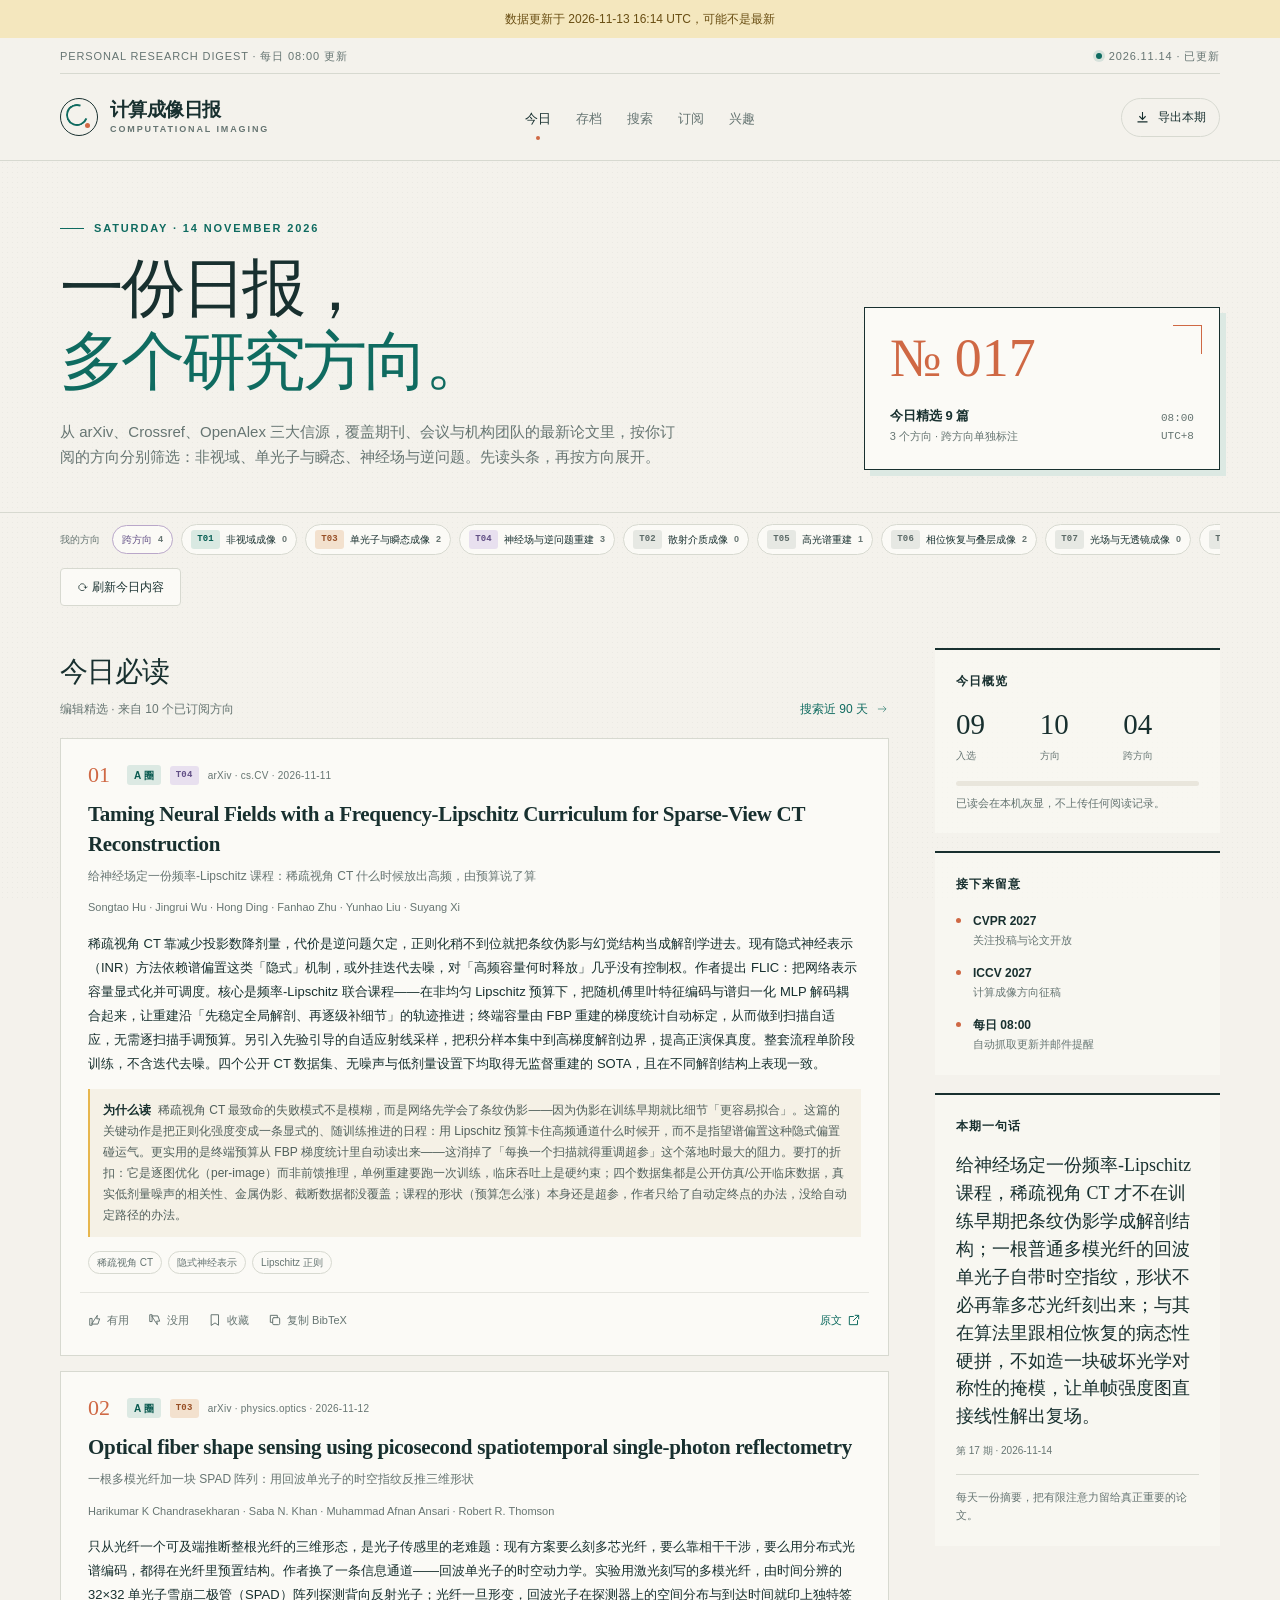
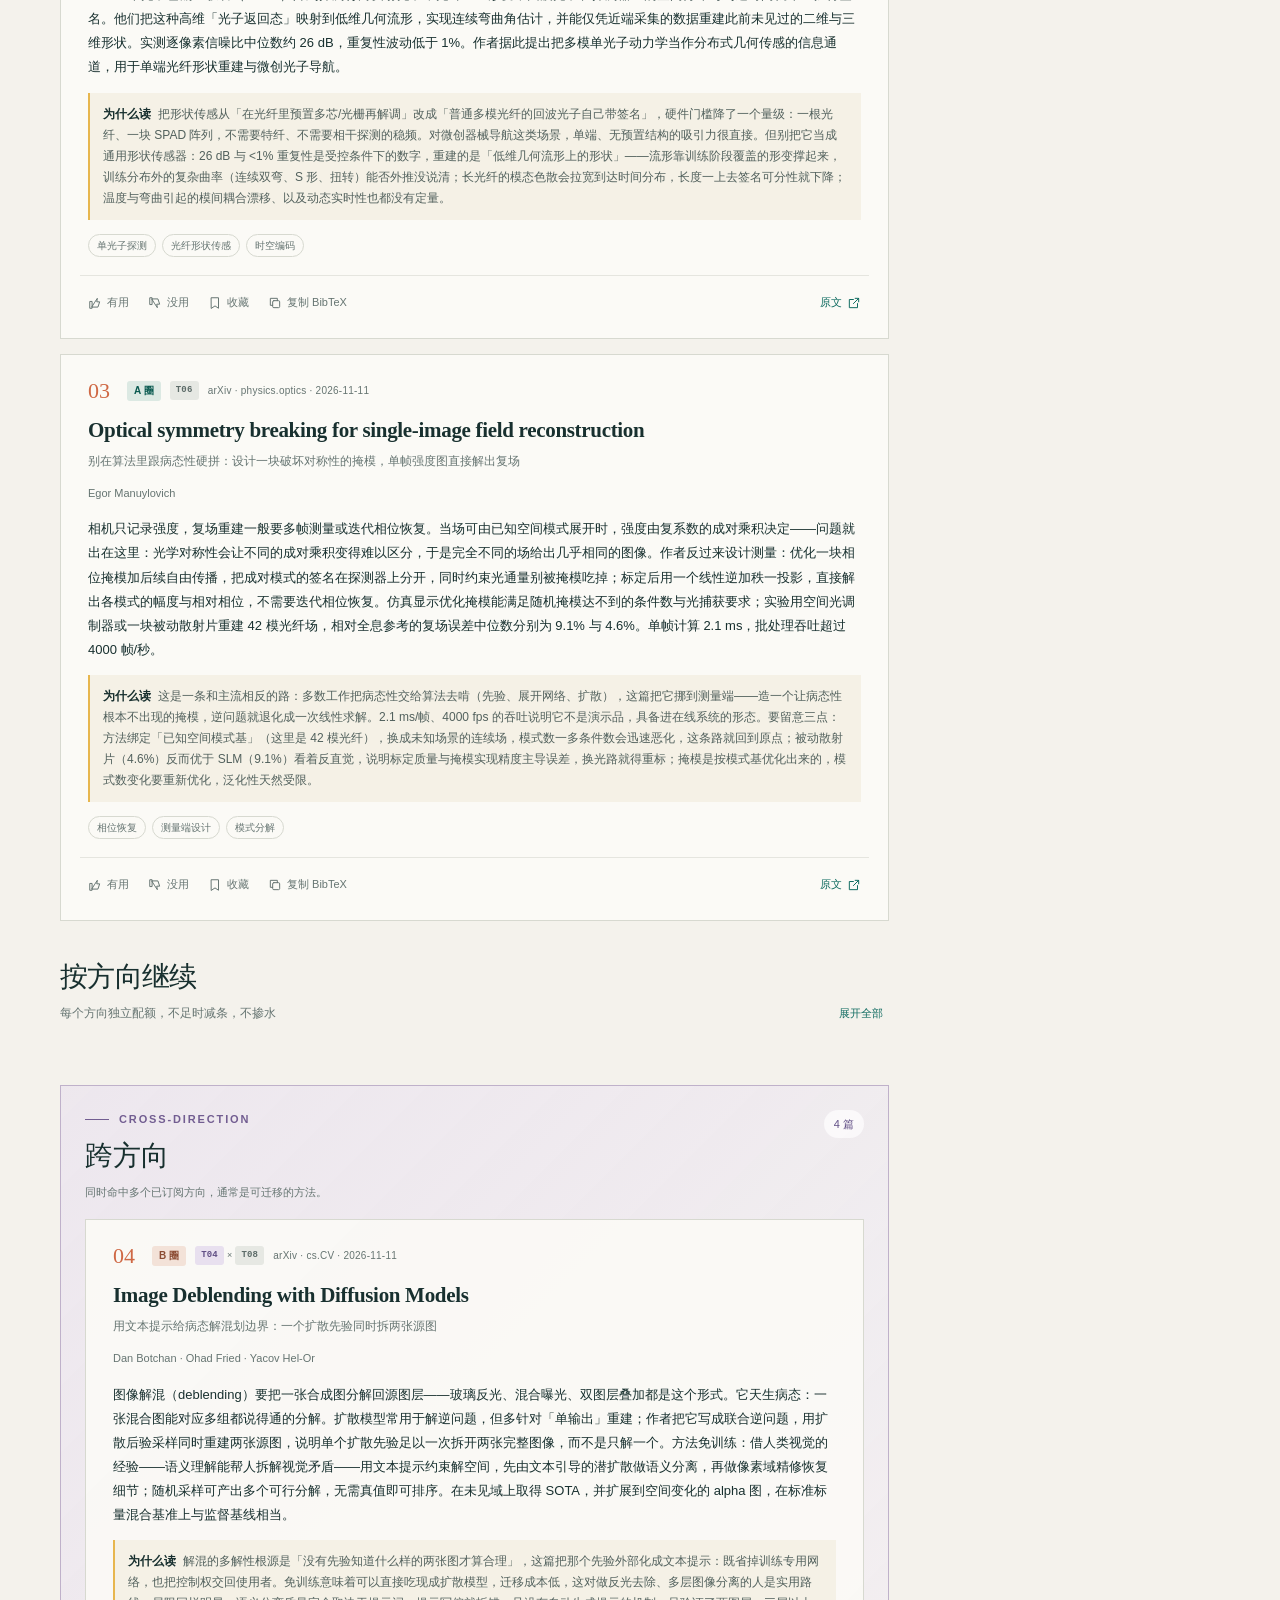
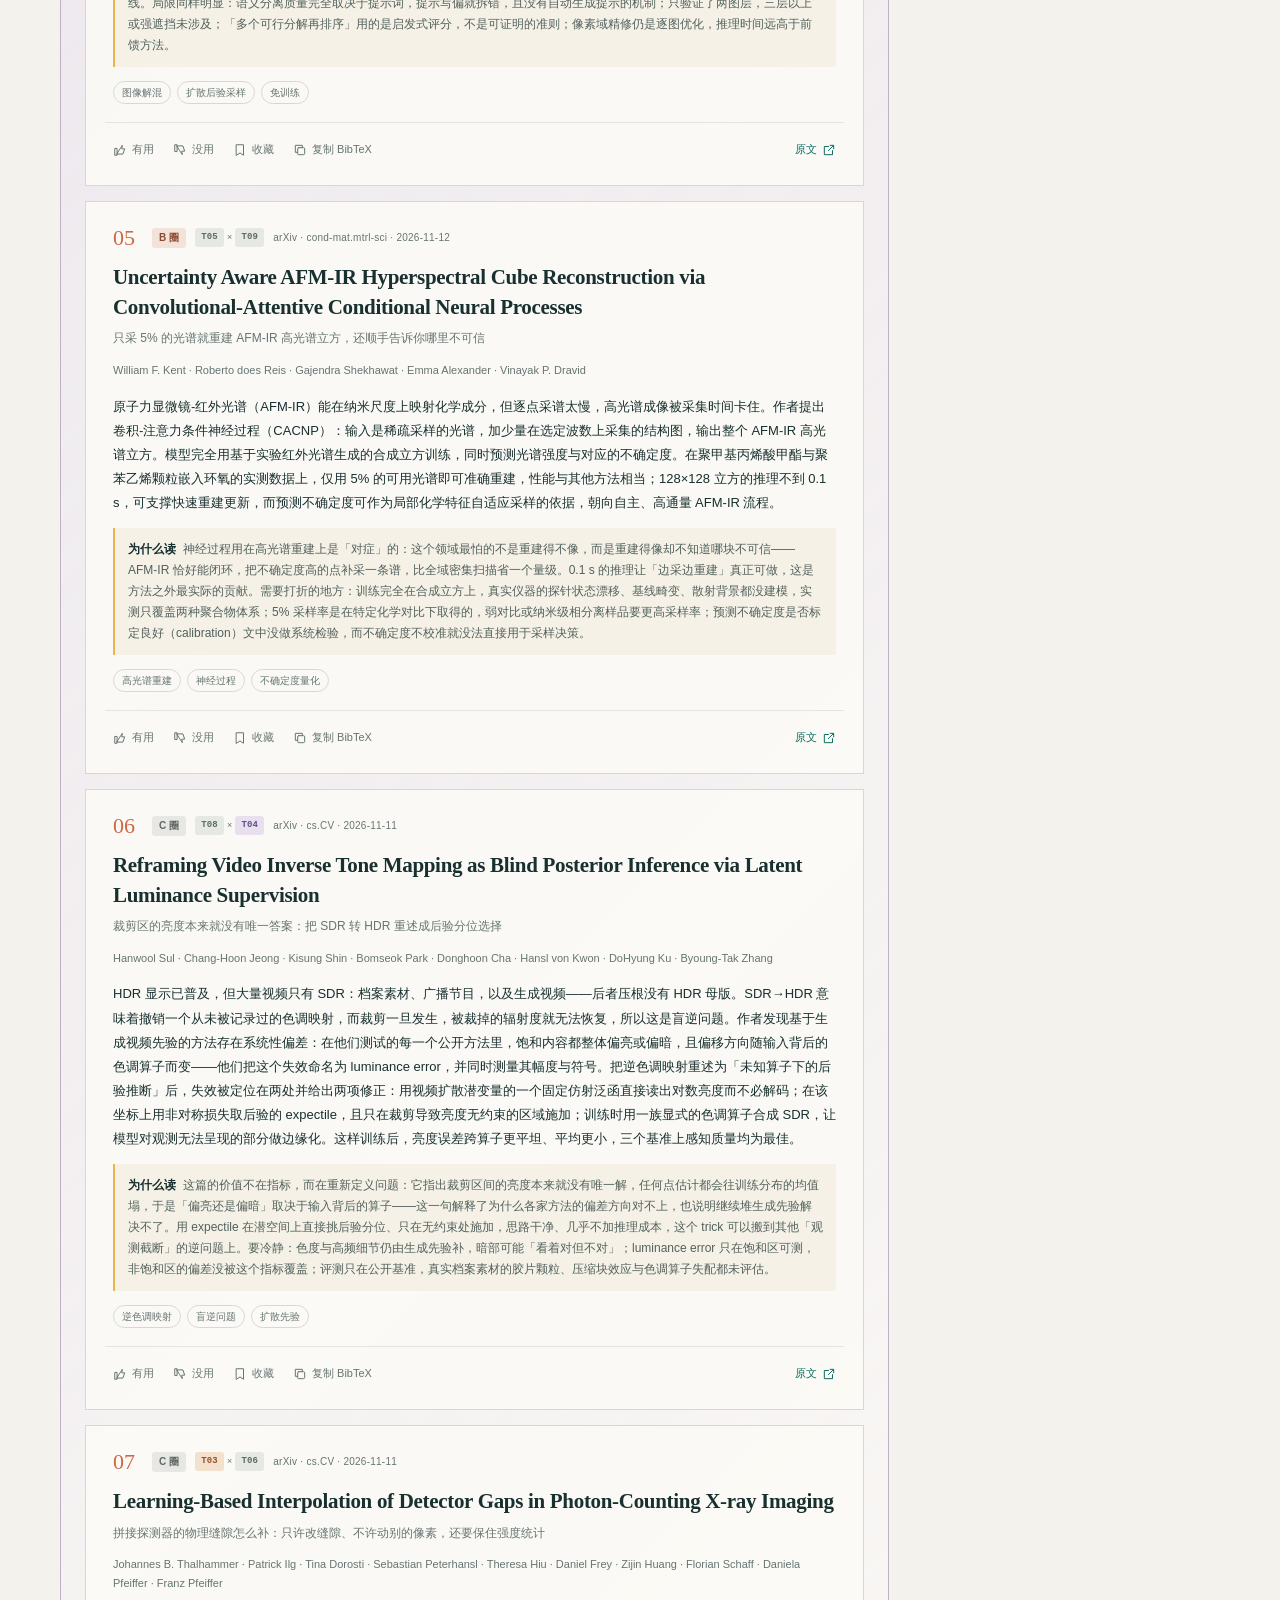
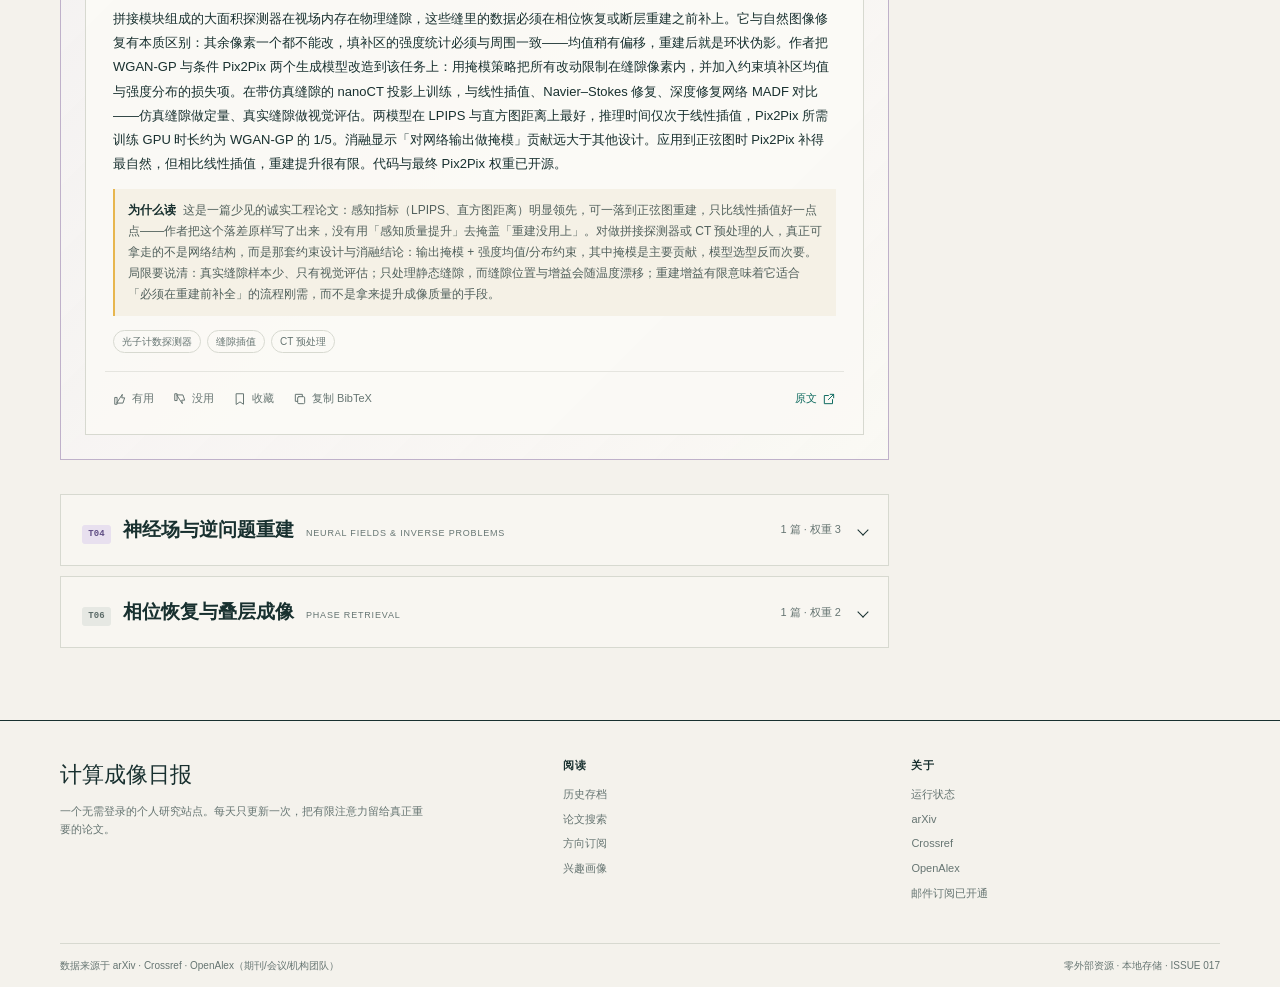
==== index.html @ 855252c3 "日报更新：2026-11-14 ISSUE 17" ====
<!doctype html>
<html lang="zh-CN">
<head>
  <meta charset="utf-8">
  <meta name="viewport" content="width=device-width, initial-scale=1, viewport-fit=cover">
  <meta http-equiv="Cache-Control" content="no-cache, no-store, must-revalidate">
  <meta http-equiv="Pragma" content="no-cache">
  <meta http-equiv="Expires" content="0">
  <meta name="theme-color" content="#f4f2ec">
  <meta name="description" content="计算成像日报：每日从 arXiv、Crossref、OpenAlex 三大信源（期刊、会议、机构团队）按订阅方向筛选非视域、单光子、神经场等领域的论文，提供中文摘要、推荐理由与引用导出。">
  <title>今日 · 计算成像日报</title>
  <link id="main-css" rel="stylesheet" href="assets/styles.css?v=15"><script>(function(){var s=new URLSearchParams(location.search).get("sharecode");window.__shareUrl=function(p){if(!s)return p;return p+(p.indexOf("?")>-1?"&":"?")+"sharecode="+encodeURIComponent(s)};var l=document.getElementById("main-css");if(l&&s)l.href=window.__shareUrl(l.getAttribute("href"));if(s)document.addEventListener("DOMContentLoaded",function(){document.querySelectorAll('a[href$=".html"]').forEach(function(a){a.href=window.__shareUrl(a.getAttribute("href"))})})})();</script>
</head>
<body data-page="today">
  <a class="skip-link" href="#main">跳到正文</a>
  <header class="site-header">
    <div class="container topline"><span>PERSONAL RESEARCH DIGEST · 每日 08:00 更新</span><span class="topline-status"><i class="status-dot"></i><span id="topline-date">今日已更新</span></span></div>
    <div class="container navbar">
      <a class="brand" href="index.html" aria-label="计算成像日报首页"><span class="brand-mark" aria-hidden="true"></span><span class="brand-name">计算成像日报<small>COMPUTATIONAL IMAGING</small></span></a>
      <nav class="nav-links" aria-label="主导航"><a href="index.html" data-nav="today">今日</a><a href="archive.html" data-nav="archive">存档</a><a href="search.html" data-nav="search">搜索</a><a href="topics.html" data-nav="topics">订阅</a><a href="interest.html" data-nav="interest">兴趣</a></nav>
      <button class="header-action" data-export title="导出本期 JSON"><svg viewBox="0 0 24 24" fill="none" stroke="currentColor" stroke-width="1.7"><path d="M12 3v12M7 10l5 5 5-5M4 19h16"/></svg><span>导出本期</span></button>
    </div>
  </header>

  <section class="hero">
    <div class="container hero-grid">
      <div><p class="eyebrow" id="hero-date">计算成像日报</p><h1>一份日报，<br><em>多个研究方向。</em></h1><p class="hero-intro">从 arXiv、Crossref、OpenAlex 三大信源，覆盖期刊、会议与机构团队的最新论文里，按你订阅的方向分别筛选：非视域、单光子与瞬态、神经场与逆问题。先读头条，再按方向展开。</p></div>
      <aside class="issue-card" aria-label="本期信息"><div class="issue-number" id="issue-number">№ —</div><div class="issue-meta"><div><strong id="issue-summary">今日精选 9 篇</strong>3 个方向 · 跨方向单独标注</div><span class="mono">08:00<br>UTC+8</span></div></aside>
    </div>
  </section>

  <nav id="topic-nav" class="topic-nav container" aria-label="我的订阅方向"></nav>

  <div class="container" style="margin-top:2px"><button id="refresh-today" class="refresh-btn" type="button">⟳ 刷新今日内容</button><span id="refresh-hint" class="pull-hint"></span></div>

  <main id="main" class="container layout">
    <div class="main-column">
      <section aria-labelledby="headline-title">
        <div class="section-heading"><div><h2 id="headline-title">今日必读</h2><p id="headline-note">编辑精选 · 最值得先打开的三篇</p></div><a class="text-link" href="search.html">搜索近 90 天<svg viewBox="0 0 24 24" fill="none" stroke="currentColor"><path d="M5 12h14M14 7l5 5-5 5"/></svg></a></div>
        <div id="headlines" class="headlines"></div>
      </section>
      <section aria-label="更多论文版块"><div class="section-heading" style="margin-top:32px"><div><h2>按方向继续</h2><p>每个方向独立配额，不足时减条，不掺水</p></div><button id="expand-all" class="expand-all">展开全部</button></div><div id="digest-sections" class="digest-sections"></div></section>
      <noscript><p>请启用 JavaScript 以阅读本期论文卡片；所有功能均在本机运行。</p></noscript>
    </div>

    <aside class="sidebar" aria-label="今日辅助信息">
      <section class="side-block"><h3>今日概览</h3><div class="stat-grid"><div class="stat"><strong id="daily-count">09</strong><span>入选</span></div><div class="stat"><strong id="topic-count">03</strong><span>方向</span></div><div class="stat"><strong id="cross-count">02</strong><span>跨方向</span></div></div><div class="progress-track" aria-label="已读进度"><span id="read-progress"></span></div><p class="side-note" style="margin-top:7px;padding-top:0;border:0">已读会在本机灰显，不上传任何阅读记录。</p></section>
      <section class="side-block"><h3>接下来留意</h3><ul class="mini-list" id="upcoming-list"><li><div><strong>CVPR 2027</strong><span>关注投稿与论文开放</span></div></li><li><div><strong>ICCV 2027</strong><span>计算成像方向征稿</span></div></li><li><div><strong>每日 08:00</strong><span>自动抓取更新并邮件提醒</span></div></li></ul></section>
      <section class="side-block"><h3>本期一句话</h3><blockquote class="side-quote"><span id="side-quote">—</span><footer id="side-quote-src">计算成像日报</footer></blockquote><p class="side-note">每天一份摘要，把有限注意力留给真正重要的论文。</p></section>
    </aside>
  </main>

  <footer class="site-footer"><div class="container footer-main"><div><div class="footer-brand">计算成像日报</div><p class="footer-copy">一个无需登录的个人研究站点。每天只更新一次，把有限注意力留给真正重要的论文。</p></div><div class="footer-col"><strong>阅读</strong><a href="archive.html">历史存档</a><a href="search.html">论文搜索</a><a href="topics.html">方向订阅</a><a href="interest.html">兴趣画像</a></div><div class="footer-col"><strong>关于</strong><a href="status.html">运行状态</a><a href="https://arxiv.org" target="_blank" rel="noopener">arXiv</a><a href="https://www.crossref.org" target="_blank" rel="noopener">Crossref</a><a href="https://openalex.org" target="_blank" rel="noopener">OpenAlex</a><a href="status.html">邮件订阅已开通</a></div></div><div class="container footer-bottom"><span>数据来源于 arXiv · Crossref · OpenAlex（期刊/会议/机构团队）</span><span>零外部资源 · 本地存储 · <span id="footer-issue">ISSUE —</span></span></div></footer>
  <nav class="mobile-nav" aria-label="移动端导航"><a href="index.html" data-nav="today" data-icon="home" data-label="今日"></a><a href="archive.html" data-nav="archive" data-icon="archive" data-label="存档"></a><a href="search.html" data-nav="search" data-icon="search" data-label="搜索"></a><a href="topics.html" data-nav="topics" data-icon="topics" data-label="订阅"></a><a href="interest.html" data-nav="interest" data-icon="interest" data-label="兴趣"></a></nav>
  <script>(function(){var u=window.__shareUrl||function(p){return p};var bv="v15";function ver(p){p=u(p);return p+(p.indexOf("?")>-1?"&":"?")+bv;}var d=document.createElement("script");d.src=ver("assets/data.js");d.async=false;var a=document.createElement("script");a.src=ver("assets/app.js");a.async=false;document.body.appendChild(d);document.body.appendChild(a);})();</script>
</body>
</html>
---- assets/styles.css ----
/* NLOS Daily — self-contained editorial system */
:root {
  --paper: #f4f2ec;
  --paper-deep: #e9e6dc;
  --surface: #fbfaf6;
  --ink: #18302f;
  --muted: #667572;
  --line: #d7d9d0;
  --teal: #0f6b60;
  --teal-soft: #dce9e3;
  --orange: #cf6844;
  --orange-soft: #f3e2d8;
  --yellow: #e7b64e;
  --shadow: 0 18px 45px rgba(24, 48, 47, .07);
  --sans: -apple-system, BlinkMacSystemFont, "Segoe UI", "PingFang SC", "Hiragino Sans GB", "Microsoft YaHei", sans-serif;
  --serif: "Iowan Old Style", "Noto Serif CJK SC", "Songti SC", SimSun, Georgia, serif;
}
* { box-sizing: border-box; }
html { scroll-behavior: smooth; }
body {
  margin: 0;
  color: var(--ink);
  background: var(--paper);
  font-family: var(--sans);
  font-size: 15px;
  line-height: 1.7;
  -webkit-font-smoothing: antialiased;
}
body::before {
  content: "";
  position: fixed;
  inset: 0;
  z-index: -1;
  pointer-events: none;
  opacity: .25;
  background-image: radial-gradient(rgba(24,48,47,.15) .45px, transparent .55px);
  background-size: 5px 5px;
}
a { color: inherit; text-decoration: none; }
button, input, select { font: inherit; }
button { color: inherit; }
button, a { -webkit-tap-highlight-color: transparent; }
button:focus-visible, a:focus-visible, input:focus-visible, select:focus-visible, summary:focus-visible {
  outline: 2px solid var(--orange);
  outline-offset: 3px;
}
::selection { color: var(--surface); background: var(--teal); }
.container { width: min(1160px, calc(100% - 48px)); margin: 0 auto; }
.mono { font-family: ui-monospace, SFMono-Regular, Consolas, monospace; }
.sr-only { position: absolute; width: 1px; height: 1px; padding: 0; margin: -1px; overflow: hidden; clip: rect(0,0,0,0); white-space: nowrap; border: 0; }
.skip-link { position: fixed; left: 16px; top: -60px; z-index: 100; padding: 8px 14px; background: var(--ink); color: white; }
.skip-link:focus { top: 12px; }

.site-header { border-bottom: 1px solid var(--line); background: rgba(244,242,236,.94); }
.topline { display: flex; align-items: center; justify-content: space-between; min-height: 36px; border-bottom: 1px solid var(--line); color: var(--muted); font-size: 11px; letter-spacing: .08em; text-transform: uppercase; }
.topline-status { display: inline-flex; align-items: center; gap: 7px; }
.status-dot { width: 6px; height: 6px; border-radius: 50%; background: var(--teal); box-shadow: 0 0 0 3px rgba(15,107,96,.12); }
.navbar { display: grid; grid-template-columns: 1fr auto 1fr; align-items: center; min-height: 86px; gap: 24px; }
.brand { display: inline-flex; align-items: center; gap: 12px; width: max-content; }
.brand-mark { position: relative; width: 38px; height: 38px; border: 1px solid var(--ink); border-radius: 50%; }
.brand-mark::before { content: ""; position: absolute; width: 18px; height: 18px; left: 5px; top: 5px; border: 2px solid var(--teal); border-right-color: transparent; border-radius: 50%; transform: rotate(-25deg); }
.brand-mark::after { content: ""; position: absolute; width: 5px; height: 5px; right: 7px; bottom: 7px; border-radius: 50%; background: var(--orange); }
.brand-name { font-size: 19px; font-weight: 750; letter-spacing: -.03em; line-height: 1.05; }
.brand-name small { display: block; margin-top: 5px; color: var(--muted); font-size: 9px; font-weight: 600; letter-spacing: .21em; }
.nav-links { display: flex; align-items: center; gap: 32px; }
.nav-links a { position: relative; padding: 30px 0 27px; color: var(--muted); font-size: 13px; }
.nav-links a:hover, .nav-links a.active { color: var(--ink); }
.nav-links a.active::after { content: ""; position: absolute; left: 50%; bottom: 17px; width: 4px; height: 4px; margin-left: -2px; border-radius: 50%; background: var(--orange); }
.header-action { justify-self: end; display: inline-flex; align-items: center; gap: 8px; padding: 8px 13px; border: 1px solid var(--line); border-radius: 999px; background: transparent; cursor: pointer; font-size: 12px; }
.header-action:hover { border-color: var(--teal); background: var(--surface); }
.header-action svg { width: 15px; height: 15px; }

.stale-banner { padding: 9px 0; color: #694e13; background: #f4e7be; font-size: 12px; text-align: center; }
.hero { position: relative; padding: 58px 0 42px; overflow: hidden; border-bottom: 1px solid var(--line); }
.hero-grid { display: grid; grid-template-columns: 1.35fr .65fr; align-items: end; gap: 64px; }
.eyebrow { display: flex; align-items: center; gap: 10px; margin: 0 0 15px; color: var(--teal); font-size: 11px; font-weight: 750; letter-spacing: .17em; text-transform: uppercase; }
.eyebrow::before { content: ""; width: 24px; height: 1px; background: currentColor; }
.hero h1, .page-hero h1 { max-width: 760px; margin: 0; font-family: var(--serif); font-size: clamp(38px, 5vw, 66px); font-weight: 500; line-height: 1.14; letter-spacing: -.05em; }
.hero h1 em { color: var(--teal); font-style: normal; }
.hero-intro { max-width: 630px; margin: 20px 0 0; color: var(--muted); font-size: 15px; }
.issue-card { position: relative; min-height: 160px; padding: 23px 25px; border: 1px solid var(--ink); background: var(--surface); box-shadow: 6px 6px 0 var(--teal-soft); }
.issue-card::after { content: ""; position: absolute; right: 17px; top: 17px; width: 28px; height: 28px; border-top: 1px solid var(--orange); border-right: 1px solid var(--orange); }
.issue-number { color: var(--orange); font-family: var(--serif); font-size: 54px; line-height: 1; }
.issue-meta { display: flex; justify-content: space-between; align-items: end; margin-top: 20px; color: var(--muted); font-size: 11px; }
.issue-meta strong { display: block; color: var(--ink); font-size: 13px; font-weight: 650; }

.layout { display: grid; grid-template-columns: minmax(0, 1fr) 285px; gap: 46px; padding: 42px 0 72px; }
.section-heading { display: flex; align-items: end; justify-content: space-between; gap: 20px; margin-bottom: 19px; }
.section-heading h2 { margin: 0; font-family: var(--serif); font-size: 28px; font-weight: 550; letter-spacing: -.025em; }
.section-heading p { margin: 3px 0 0; color: var(--muted); font-size: 12px; }
.text-link { display: inline-flex; align-items: center; gap: 7px; color: var(--teal); font-size: 12px; white-space: nowrap; }
.text-link:hover { text-decoration: underline; text-underline-offset: 4px; }
.text-link svg { width: 14px; height: 14px; }
.headlines { display: grid; gap: 15px; }
.paper-card { position: relative; padding: 25px 27px 20px; border: 1px solid var(--line); background: var(--surface); transition: border-color .18s, box-shadow .18s, transform .18s; }
.paper-card:hover { border-color: #aab8b0; box-shadow: var(--shadow); transform: translateY(-1px); }
.paper-card.is-read { background: rgba(251,250,246,.55); }
.paper-card.is-read .paper-title, .paper-card.is-read .paper-summary, .paper-card.is-read .why-read { opacity: .58; }
.paper-card.is-read::after { content: "已读"; position: absolute; right: 14px; top: 13px; color: var(--muted); font-size: 10px; letter-spacing: .08em; }
.card-top { display: flex; align-items: center; gap: 9px; padding-right: 35px; }
.card-number { min-width: 30px; color: var(--orange); font-family: var(--serif); font-size: 22px; line-height: 1; }
.tier { display: inline-flex; align-items: center; height: 20px; padding: 0 7px; border-radius: 3px; font-size: 10px; font-weight: 750; }
.tier-A { color: #0a5a50; background: var(--teal-soft); }
.tier-B { color: #8b4b32; background: var(--orange-soft); }
.tier-C { color: #5f6765; background: #e7e8e3; }
.card-source { color: var(--muted); font-size: 10px; letter-spacing: .025em; }
.paper-title { display: block; margin: 14px 0 6px; font-family: var(--serif); font-size: 21px; font-weight: 600; line-height: 1.42; letter-spacing: -.015em; }
a.paper-title:hover { color: var(--teal); }
.paper-title-zh { margin: 0 0 12px; color: var(--muted); font-size: 12px; }
.paper-authors { margin: 0; color: var(--muted); font-size: 11px; }
.paper-summary { margin: 15px 0 0; font-size: 13px; line-height: 1.85; }
.why-read { margin: 13px 0 0; padding: 11px 13px; border-left: 2px solid var(--yellow); background: #f5f1e6; color: #52615d; font-size: 12px; line-height: 1.75; }
.why-read strong { margin-right: 7px; color: var(--ink); font-weight: 700; }
.tag-list { display: flex; flex-wrap: wrap; gap: 6px; margin-top: 14px; }
.tag { padding: 2px 8px; border: 1px solid var(--line); border-radius: 99px; color: var(--muted); font-size: 10px; }
.card-actions { display: flex; align-items: center; gap: 3px; margin: 18px -8px 0; padding-top: 12px; border-top: 1px solid #e5e5df; }
.action-btn { display: inline-flex; align-items: center; gap: 5px; min-height: 30px; padding: 4px 8px; border: 0; border-radius: 4px; color: var(--muted); background: transparent; cursor: pointer; font-size: 11px; }
.action-btn:hover { color: var(--teal); background: var(--teal-soft); }
.action-btn.active { color: var(--teal); background: var(--teal-soft); }
.action-btn[data-action="useless"].active { color: #98492e; background: var(--orange-soft); }
.action-btn svg { width: 14px; height: 14px; flex: none; }
.action-btn.open-link { margin-left: auto; color: var(--teal); }

.sidebar { display: grid; align-content: start; gap: 18px; }
.side-block { padding: 21px; border-top: 2px solid var(--ink); background: rgba(251,250,246,.6); }
.side-block h3 { margin: 0 0 16px; font-size: 12px; letter-spacing: .08em; text-transform: uppercase; }
.stat-grid { display: grid; grid-template-columns: repeat(3, 1fr); gap: 8px; }
.stat strong { display: block; font-family: var(--serif); font-size: 29px; font-weight: 500; line-height: 1.15; }
.stat span { color: var(--muted); font-size: 10px; }
.side-note { margin: 15px 0 0; padding-top: 13px; border-top: 1px solid var(--line); color: var(--muted); font-size: 11px; }
.mini-list { display: grid; gap: 13px; margin: 0; padding: 0; list-style: none; }
.mini-list li { display: grid; grid-template-columns: 8px 1fr; gap: 9px; font-size: 11px; }
.mini-list li::before { content: ""; width: 5px; height: 5px; margin-top: 7px; border-radius: 50%; background: var(--orange); }
.mini-list strong { display: block; font-size: 12px; font-weight: 650; }
.mini-list span { color: var(--muted); }
.progress-track { height: 5px; margin: 14px 0 8px; overflow: hidden; border-radius: 5px; background: var(--paper-deep); }
.progress-track span { display: block; width: 42%; height: 100%; background: var(--teal); }
.side-quote { margin: 0; font-family: var(--serif); font-size: 18px; line-height: 1.55; }
.side-quote footer { margin-top: 12px; color: var(--muted); font-family: var(--sans); font-size: 10px; }

.digest-sections { display: grid; gap: 10px; margin-top: 30px; }
.digest-section { border: 1px solid var(--line); background: rgba(251,250,246,.55); }
.digest-section summary { display: grid; grid-template-columns: 1fr auto auto; align-items: center; gap: 18px; padding: 19px 21px; cursor: pointer; list-style: none; }
.digest-section summary::-webkit-details-marker { display: none; }
.digest-section summary:hover { background: var(--surface); }
.section-name { display: flex; align-items: baseline; gap: 12px; }
.section-name strong { font-family: var(--serif); font-size: 19px; font-weight: 600; }
.section-name small { color: var(--muted); font-size: 9px; letter-spacing: .09em; }
.section-count { color: var(--muted); font-size: 11px; }
.section-chevron { width: 8px; height: 8px; border-right: 1px solid var(--ink); border-bottom: 1px solid var(--ink); transform: rotate(45deg); transition: transform .2s; }
.digest-section[open] .section-chevron { transform: rotate(225deg); }
.section-body { padding: 0 20px 20px; }
.section-description { margin: 0 0 13px; color: var(--muted); font-size: 11px; }
.section-body .paper-card { box-shadow: none; }
.section-body .paper-card:hover { transform: none; }
.section-body .paper-card + .paper-card { margin-top: 10px; }
.expand-all { border: 0; background: none; color: var(--teal); cursor: pointer; font-size: 11px; }

.page-hero { padding: 49px 0 32px; border-bottom: 1px solid var(--line); }
.page-hero h1 { font-size: clamp(37px, 4.5vw, 56px); }
.page-hero .hero-intro { max-width: 700px; }
.page-content { padding: 36px 0 72px; }
.archive-list { display: grid; gap: 12px; }
.archive-item { display: grid; grid-template-columns: 110px 1fr auto; align-items: center; gap: 25px; padding: 24px; border: 1px solid var(--line); background: var(--surface); }
.archive-item:hover { border-color: var(--teal); }
.archive-date { font-family: var(--serif); font-size: 18px; }
.archive-date small { display: block; color: var(--muted); font-family: var(--sans); font-size: 10px; }
.archive-info h2 { margin: 0 0 5px; font-size: 16px; }
.archive-info p { margin: 0; color: var(--muted); font-size: 12px; }
.archive-count { color: var(--teal); font-family: var(--serif); font-size: 26px; text-align: right; }
.archive-count small { display: block; color: var(--muted); font-family: var(--sans); font-size: 10px; }
.archive-empty { opacity: .55; }

.search-panel { padding: 25px; border: 1px solid var(--line); background: var(--surface); }
.search-box { position: relative; }
.search-box svg { position: absolute; left: 16px; top: 50%; width: 20px; height: 20px; color: var(--muted); transform: translateY(-50%); }
.search-input { width: 100%; height: 54px; padding: 0 50px; border: 1px solid var(--ink); border-radius: 0; color: var(--ink); background: var(--paper); font-size: 16px; outline: none; }
.search-input:focus { border-color: var(--teal); box-shadow: 0 0 0 3px rgba(15,107,96,.1); }
.search-clear { position: absolute; right: 11px; top: 11px; width: 32px; height: 32px; border: 0; background: transparent; cursor: pointer; color: var(--muted); }
.search-filters { display: flex; flex-wrap: wrap; gap: 8px; margin-top: 14px; }
.filter-chip { padding: 5px 12px; border: 1px solid var(--line); border-radius: 99px; background: transparent; cursor: pointer; color: var(--muted); font-size: 11px; }
.filter-chip.active, .filter-chip:hover { border-color: var(--teal); color: var(--teal); background: var(--teal-soft); }
.search-meta { display: flex; justify-content: space-between; gap: 20px; margin: 23px 0 15px; color: var(--muted); font-size: 12px; }
.search-results { display: grid; gap: 12px; }
mark { padding: 0 1px; color: inherit; background: #f1d897; }
.empty-state { padding: 70px 25px; border: 1px dashed var(--line); text-align: center; }
.empty-state svg { width: 38px; height: 38px; color: var(--muted); }
.empty-state h2 { margin: 15px 0 6px; font-family: var(--serif); font-size: 24px; }
.empty-state p { margin: 0; color: var(--muted); font-size: 12px; }
.search-suggestions { display: flex; flex-wrap: wrap; justify-content: center; gap: 8px; margin-top: 18px; }

.interest-grid { display: grid; grid-template-columns: 1fr 1fr; gap: 20px; }
.interest-card { padding: 25px; border: 1px solid var(--line); background: var(--surface); }
.interest-card.wide { grid-column: 1 / -1; }
.interest-card h2 { margin: 0 0 5px; font-family: var(--serif); font-size: 23px; font-weight: 550; }
.interest-card > p { margin: 0 0 20px; color: var(--muted); font-size: 12px; }
.profile-topics { display: flex; flex-wrap: wrap; gap: 8px; }
.profile-topic { padding: 8px 12px; border: 1px solid var(--line); background: var(--paper); font-size: 12px; }
.profile-topic strong { margin-left: 6px; color: var(--teal); font-size: 11px; }
.watch-row { display: grid; grid-template-columns: 1fr 1.4fr 45px; gap: 10px; padding: 12px 0; border-bottom: 1px solid var(--line); align-items: center; font-size: 12px; }
.watch-row:last-child { border-bottom: 0; }
.watch-row small { display: block; color: var(--muted); font-size: 10px; }
.watch-focus { color: var(--muted); }
.watch-weight { color: var(--teal); text-align: right; }
.feedback-summary { display: grid; grid-template-columns: repeat(3, 1fr); gap: 12px; margin-bottom: 20px; }
.feedback-summary div { padding: 13px; background: var(--paper); text-align: center; }
.feedback-summary strong { display: block; font-family: var(--serif); font-size: 25px; }
.feedback-summary span { color: var(--muted); font-size: 10px; }
.feedback-history { display: grid; gap: 0; }
.feedback-row { display: grid; grid-template-columns: 72px 1fr auto; gap: 12px; padding: 12px 0; border-bottom: 1px solid var(--line); font-size: 12px; }
.feedback-row small { color: var(--muted); }

.saved-filters { display: flex; flex-wrap: wrap; gap: 8px; margin-bottom: 16px; }
.saved-list { display: grid; gap: 0; }
.saved-card { display: block; padding: 18px 0; border-bottom: 1px solid var(--line); transition: background .15s; }
.saved-card:hover { background: var(--paper); }
.saved-card-top { display: flex; align-items: center; gap: 8px; margin-bottom: 10px; font-size: 10px; color: var(--muted); }
.saved-cat-name { letter-spacing: .04em; }
.saved-date { margin-left: auto; }
.saved-title { display: inline-block; margin: 0 0 4px; font-family: var(--serif); font-size: 17px; font-weight: 600; line-height: 1.35; text-decoration: none; color: inherit; }
.saved-card:hover .saved-title { color: var(--teal); }
.saved-title-zh { margin: 0 0 8px; color: var(--teal); font-size: 13px; line-height: 1.5; }
.saved-summary { margin: 0 0 12px; color: var(--muted); font-size: 12px; line-height: 1.6; display: -webkit-box; -webkit-line-clamp: 3; -webkit-box-orient: vertical; overflow: hidden; }
.saved-actions { display: flex; align-items: center; gap: 16px; }
.saved-link { display: inline-flex; align-items: center; gap: 5px; color: var(--teal); font-size: 12px; font-weight: 500; }
.saved-link svg { width: 14px; height: 14px; }
.saved-remove { margin-left: auto; padding: 5px 10px; border: 1px solid var(--line); background: none; color: var(--muted); font-size: 11px; cursor: pointer; border-radius: 3px; }
.saved-remove:hover { color: #b3261e; border-color: #b3261e; }

.pull-hint { display: none; padding: 7px 0; text-align: center; color: var(--muted); font-size: 11px; }
.pull-hint.show { display: block; }
.refresh-btn { padding: 8px 16px; border: 1px solid var(--line); background: var(--surface); color: var(--ink); font-size: 12px; cursor: pointer; border-radius: 4px; font-family: inherit; }
.refresh-btn:hover { border-color: var(--teal); color: var(--teal); }
.refresh-btn:disabled { opacity: .55; cursor: default; }


.site-footer { border-top: 1px solid var(--ink); }
.footer-main { display: grid; grid-template-columns: 1.2fr .8fr .8fr; gap: 40px; padding: 35px 0; }
.footer-brand { font-family: var(--serif); font-size: 22px; }
.footer-copy { max-width: 370px; margin: 8px 0 0; color: var(--muted); font-size: 11px; }
.footer-col strong { display: block; margin-bottom: 10px; font-size: 11px; letter-spacing: .08em; }
.footer-col a { display: block; width: max-content; margin: 6px 0; color: var(--muted); font-size: 11px; }
.footer-col a:hover { color: var(--teal); }
.footer-bottom { display: flex; justify-content: space-between; gap: 20px; padding: 13px 0; border-top: 1px solid var(--line); color: var(--muted); font-size: 10px; }
.mobile-nav { display: none; }
.toast { position: fixed; left: 50%; bottom: 30px; z-index: 100; max-width: calc(100% - 32px); padding: 10px 18px; border-radius: 4px; color: white; background: var(--ink); box-shadow: var(--shadow); font-size: 12px; opacity: 0; pointer-events: none; transform: translate(-50%, 12px); transition: opacity .2s, transform .2s; }
.toast.show { opacity: 1; transform: translate(-50%, 0); }

@media (max-width: 960px) {
  .navbar { grid-template-columns: 1fr auto; }
  .nav-links { display: none; }
  .hero-grid { grid-template-columns: 1fr 240px; gap: 32px; }
  .layout { grid-template-columns: minmax(0, 1fr); }
  .sidebar { grid-template-columns: repeat(3, 1fr); }
  .side-block { min-width: 0; }
}
@media (max-width: 700px) {
  body { font-size: 14px; padding-bottom: 63px; }
  .container { width: min(100% - 28px, 620px); }
  .topline { min-height: 31px; font-size: 9px; }
  .topline > span:first-child { max-width: 190px; overflow: hidden; white-space: nowrap; }
  .navbar { min-height: 68px; }
  .brand-mark { width: 32px; height: 32px; }
  .brand-name { font-size: 17px; }
  .brand-name small { font-size: 8px; }
  .header-action { padding: 7px 10px; font-size: 11px; }
  .header-action span { display: none; }
  .hero { padding: 34px 0 27px; }
  .hero-grid { grid-template-columns: 1fr; gap: 25px; }
  .hero h1 { font-size: 39px; line-height: 1.18; }
  .hero-intro { margin-top: 15px; font-size: 13px; }
  .issue-card { min-height: 0; padding: 16px 19px; box-shadow: 4px 4px 0 var(--teal-soft); }
  .issue-number { font-size: 38px; }
  .issue-meta { margin-top: 12px; }
  .layout { gap: 30px; padding: 27px 0 45px; }
  .section-heading h2 { font-size: 25px; }
  .paper-card { padding: 20px 18px 15px; }
  .paper-title { font-size: 19px; line-height: 1.45; }
  .paper-summary { font-size: 12px; }
  .card-actions { flex-wrap: wrap; }
  .action-btn { min-height: 35px; }
  .action-btn.open-link { margin-left: 0; }
  .sidebar { grid-template-columns: 1fr; }
  .side-block { padding: 19px; }
  .digest-section summary { grid-template-columns: 1fr auto auto; gap: 10px; padding: 16px; }
  .section-name { display: grid; gap: 0; }
  .section-name small { font-size: 8px; }
  .section-body { padding: 0 10px 10px; }
  .page-hero { padding: 34px 0 25px; }
  .page-hero h1 { font-size: 38px; }
  .page-content { padding: 24px 0 45px; }
  .archive-item { grid-template-columns: 75px 1fr; gap: 15px; padding: 18px; }
  .archive-count { display: none; }
  .archive-date { font-size: 15px; }
  .search-panel { padding: 15px; }
  .search-input { height: 50px; font-size: 14px; }
  .interest-grid { grid-template-columns: 1fr; }
  .interest-card.wide { grid-column: auto; }
  .interest-card { padding: 20px; }
  .watch-row { grid-template-columns: 1fr 45px; }
  .watch-focus { display: none; }
  .feedback-row { grid-template-columns: 64px 1fr; }
  .feedback-row small { display: none; }
  .footer-main { grid-template-columns: 1fr 1fr; gap: 24px; padding: 27px 0; }
  .footer-main > :first-child { grid-column: 1 / -1; }
  .footer-bottom { display: block; }
  .footer-bottom span { display: block; }
  .mobile-nav { position: fixed; left: 0; right: 0; bottom: 0; z-index: 50; display: grid; grid-template-columns: repeat(4, 1fr); padding: 6px max(8px, env(safe-area-inset-right)) calc(6px + env(safe-area-inset-bottom)) max(8px, env(safe-area-inset-left)); border-top: 1px solid var(--line); background: rgba(251,250,246,.97); backdrop-filter: blur(10px); }
  .mobile-nav a { display: grid; justify-items: center; gap: 1px; padding: 4px; color: var(--muted); font-size: 10px; }
  .mobile-nav a.active { color: var(--teal); }
  .mobile-nav svg { width: 20px; height: 20px; }
  .toast { bottom: 78px; }
}
/* Multi-topic subscriptions */
.nav-links { gap: 25px; }
.topic-badges { display: inline-flex; align-items: center; gap: 3px; white-space: nowrap; }
.topic-badge { display: inline-flex; align-items: center; justify-content: center; min-width: 29px; height: 19px; padding: 0 5px; border-radius: 3px; font-family: ui-monospace, SFMono-Regular, Consolas, monospace; font-size: 9px; font-weight: 800; letter-spacing: .02em; }
.topic-T01 { color: #075f54; background: #d9e9e2; }
.topic-T03 { color: #985027; background: #f3e1ce; }
.topic-T04 { color: #625086; background: #e8e0ef; }
.topic-T02, .topic-T05, .topic-T06, .topic-T07, .topic-T08, .topic-T09, .topic-T10 { color: #5c6b68; background: #e6e8e3; }
.topic-times { color: var(--muted); font-size: 9px; }
.topic-nav-wrap { border-bottom: 1px solid var(--line); background: rgba(251,250,246,.72); }
.topic-nav { display: flex; align-items: center; gap: 8px; padding: 11px 0; overflow-x: auto; scrollbar-width: none; }
.topic-nav::-webkit-scrollbar { display: none; }
.topic-nav-label { margin-right: 4px; color: var(--muted); font-size: 10px; white-space: nowrap; }
.topic-nav-chip { display: inline-flex; align-items: center; gap: 6px; padding: 5px 9px; border: 1px solid var(--line); border-radius: 99px; background: var(--surface); font-size: 10px; white-space: nowrap; }
.topic-nav-chip:hover { border-color: var(--teal); }
.topic-nav-chip strong { color: var(--muted); font-size: 9px; }
.topic-nav-chip.cross-chip { border-color: #b9a7c9; color: #625086; }
.topic-nav-edit { display: inline-flex; align-items: center; gap: 4px; margin-left: auto; color: var(--teal); font-size: 10px; white-space: nowrap; }
.topic-nav-edit svg { width: 13px; height: 13px; }
.cross-section { margin: 31px 0 24px; padding: 24px; border: 1px solid #bfb1ca; background: linear-gradient(135deg, rgba(232,224,239,.6), rgba(251,250,246,.8)); }
.cross-heading { display: flex; align-items: start; justify-content: space-between; gap: 20px; margin-bottom: 17px; }
.cross-heading .eyebrow { margin-bottom: 4px; color: #725d91; }
.cross-heading h2 { margin: 0; font-family: var(--serif); font-size: 28px; font-weight: 550; }
.cross-heading p:last-child { margin: 3px 0 0; color: var(--muted); font-size: 11px; }
.cross-count { padding: 5px 10px; border-radius: 99px; color: #625086; background: rgba(255,255,255,.65); font-size: 11px; white-space: nowrap; }
.cross-section .paper-card { background: rgba(251,250,246,.92); }
.topics-layout { display: grid; grid-template-columns: minmax(0, 1fr) 285px; gap: 34px; }
.topics-grid { display: grid; grid-template-columns: repeat(2, minmax(0, 1fr)); gap: 14px; }
.topic-card { position: relative; display: flex; flex-direction: column; min-height: 265px; padding: 22px; border: 1px solid var(--line); background: var(--surface); transition: border-color .18s, transform .18s, box-shadow .18s; }
.topic-card:hover { border-color: #a7b6b0; box-shadow: var(--shadow); transform: translateY(-1px); }
.topic-card.subscribed { border-top: 2px solid var(--teal); }
.topic-card-T03.subscribed { border-top-color: #bf713d; }
.topic-card-T04.subscribed { border-top-color: #7c6699; }
.topic-card.upcoming { background: rgba(251,250,246,.45); opacity: .72; }
.topic-card-top { display: flex; align-items: center; gap: 8px; }
.topic-parent { color: var(--muted); font-size: 10px; }
.topic-state { margin-left: auto; color: var(--muted); font-size: 10px; }
.topic-card.subscribed .topic-state { color: var(--teal); }
.topic-card h2 { margin: 18px 0 4px; font-family: var(--serif); font-size: 22px; font-weight: 600; line-height: 1.35; }
.topic-tagline { margin: 0; color: var(--teal); font-size: 11px; }
.topic-description { margin: 12px 0 18px; color: var(--muted); font-size: 12px; line-height: 1.75; }
.topic-card-bottom { display: flex; align-items: center; justify-content: space-between; gap: 12px; margin-top: auto; }
.topic-cadence { color: var(--muted); font-size: 10px; }
.subscribe-btn { display: inline-flex; align-items: center; gap: 4px; min-width: 74px; justify-content: center; padding: 6px 11px; border: 1px solid var(--teal); border-radius: 3px; color: var(--teal); background: transparent; cursor: pointer; font-size: 11px; }
.subscribe-btn:hover, .subscribe-btn[aria-pressed="true"] { color: white; background: var(--teal); }
.subscribe-btn:disabled { border-color: var(--line); color: var(--muted); background: transparent; cursor: default; }
.subscribe-btn svg { width: 13px; height: 13px; }
.topic-weight { display: flex; align-items: center; gap: 8px; margin: 16px -3px -4px; padding-top: 11px; border-top: 1px solid var(--line); color: var(--muted); font-size: 10px; }
.weight-stars { display: flex; margin-left: auto; }
.weight-stars button { padding: 0 2px; border: 0; color: #c9cdc6; background: transparent; cursor: pointer; font-size: 17px; line-height: 1; }
.weight-stars button.active { color: var(--yellow); }
.weight-stars button:disabled { cursor: default; }
.weight-value { min-width: 28px; text-align: right; }
.subscription-panel { align-self: start; position: sticky; top: 20px; }
.subscription-summary { display: grid; grid-template-columns: repeat(3, 1fr); gap: 8px; }
.subscription-summary div { text-align: center; }
.subscription-summary strong { display: block; font-family: var(--serif); font-size: 28px; font-weight: 500; }
.subscription-summary span { color: var(--muted); font-size: 9px; }
.subscription-order { display: grid; gap: 0; }
.subscription-order-row { display: grid; grid-template-columns: 22px 31px 1fr; align-items: center; gap: 7px; padding: 12px 0; border-bottom: 1px solid var(--line); }
.subscription-order-row:last-child { border-bottom: 0; }
.subscription-order-row .order-index { color: var(--muted); font-family: var(--serif); font-size: 14px; }
.subscription-order-row strong { font-size: 11px; }
.subscription-order-row > span:last-child { grid-column: 3; margin-top: -5px; color: var(--muted); font-size: 9px; }
.mail-sync-box { margin-top: 18px; padding-top: 17px; border-top: 1px solid var(--line); }
.primary-btn, .secondary-btn { display: inline-flex; align-items: center; justify-content: center; gap: 7px; width: 100%; min-height: 38px; padding: 8px 13px; border: 1px solid var(--ink); border-radius: 3px; cursor: pointer; font-size: 11px; }
.primary-btn { color: white; background: var(--ink); }
.primary-btn:hover { background: var(--teal); border-color: var(--teal); }
.secondary-btn { margin-top: 8px; color: var(--muted); background: transparent; border-color: var(--line); }
.secondary-btn:hover { color: var(--teal); border-color: var(--teal); }
.mail-sync-state { margin: 9px 0 0; color: var(--muted); font-size: 9px; line-height: 1.6; }
@media (max-width: 960px) {
  .topics-layout { grid-template-columns: minmax(0, 1fr); }
  .subscription-panel { position: static; }
}
@media (max-width: 700px) {
  .mobile-nav { grid-template-columns: repeat(5, 1fr); }
  .topic-nav-label { display: none; }
  .topic-nav-edit { margin-left: 4px; }
  .topic-nav-chip { padding: 4px 8px; }
  .cross-section { padding: 17px 13px; }
  .cross-heading h2 { font-size: 25px; }
  .topics-grid { grid-template-columns: 1fr; }
  .topic-card { min-height: 250px; }
  .card-source { flex-basis: 100%; margin-left: 39px; margin-top: 3px; }
  .card-top { flex-wrap: wrap; }
}
@media print {
  .site-header, .mobile-nav, .card-actions, .site-footer, .search-panel, .toast { display: none !important; }
  body { background: white; color: black; }
  .container { width: 100%; }
  .layout { display: block; }
  .paper-card { break-inside: avoid; box-shadow: none; }
  .digest-section { display: block; }
}
@media (prefers-reduced-motion: reduce) {
  *, *::before, *::after { scroll-behavior: auto !important; transition: none !important; }
}
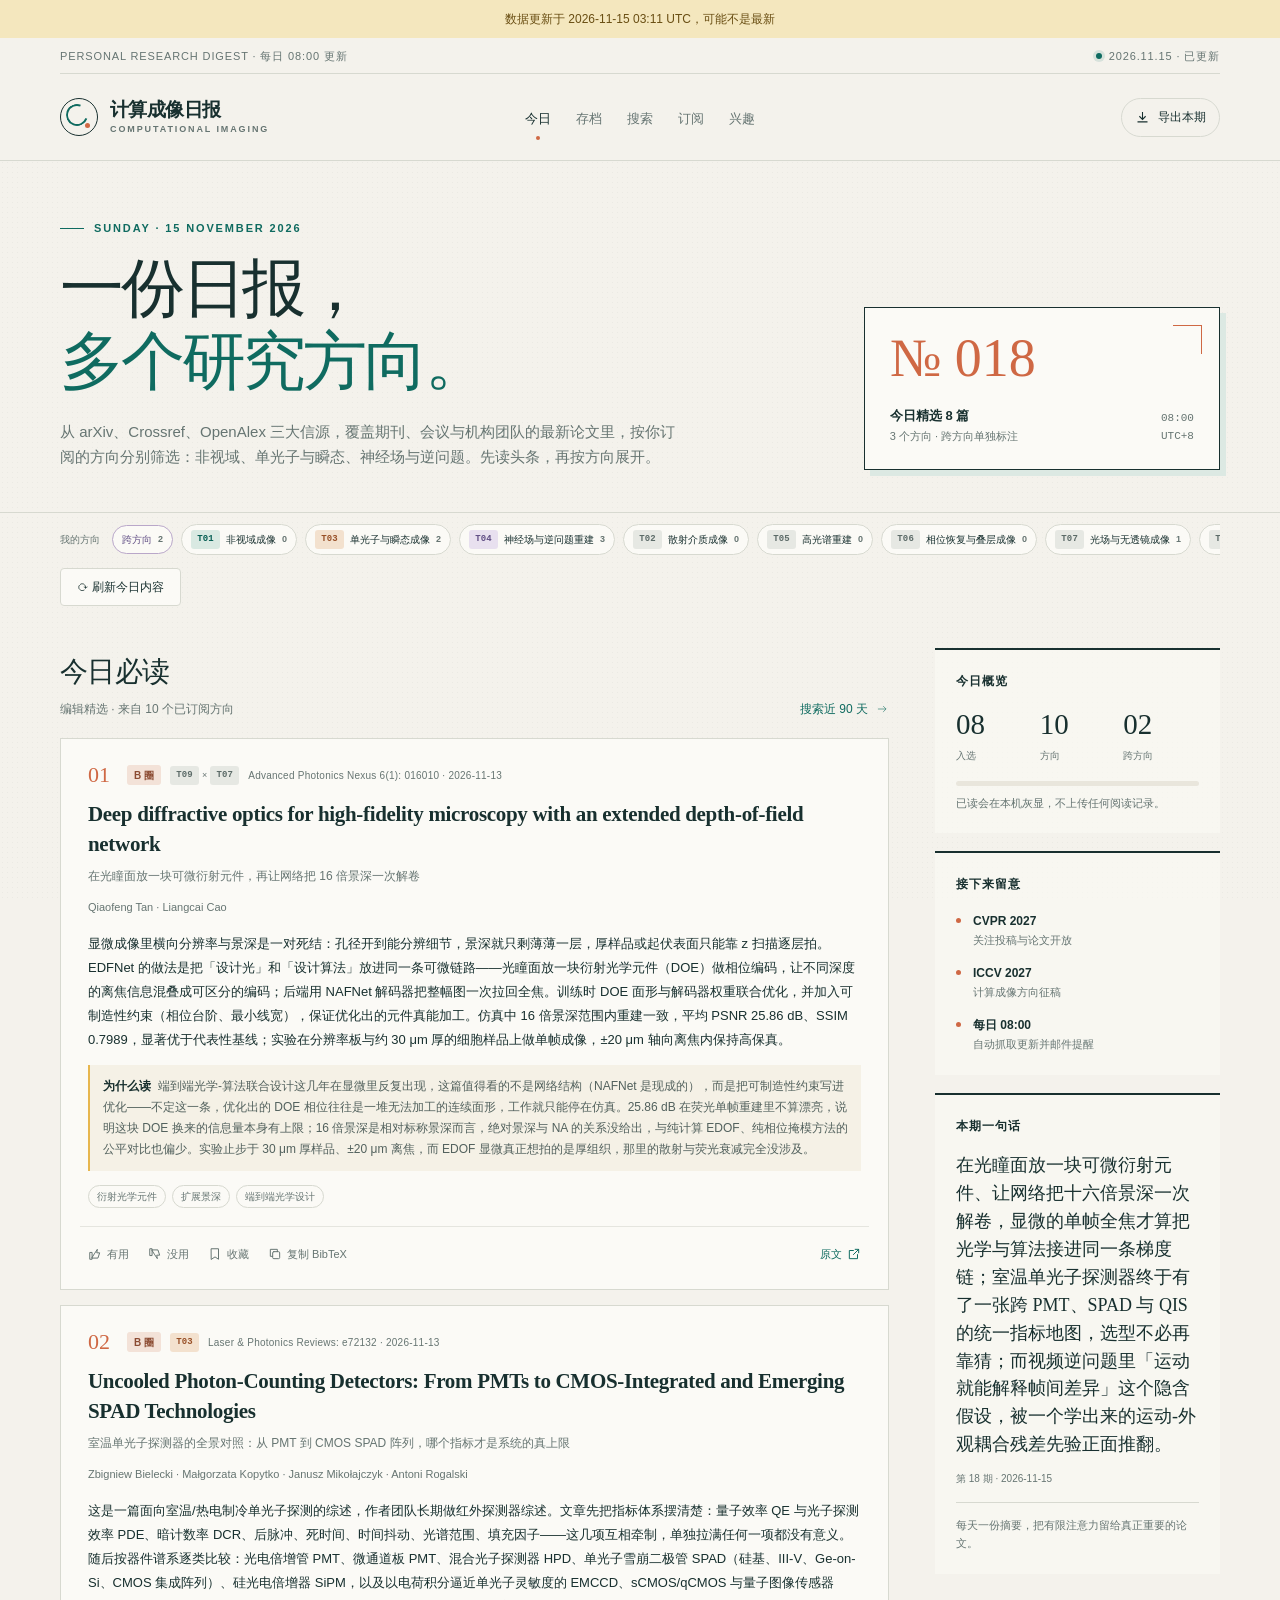
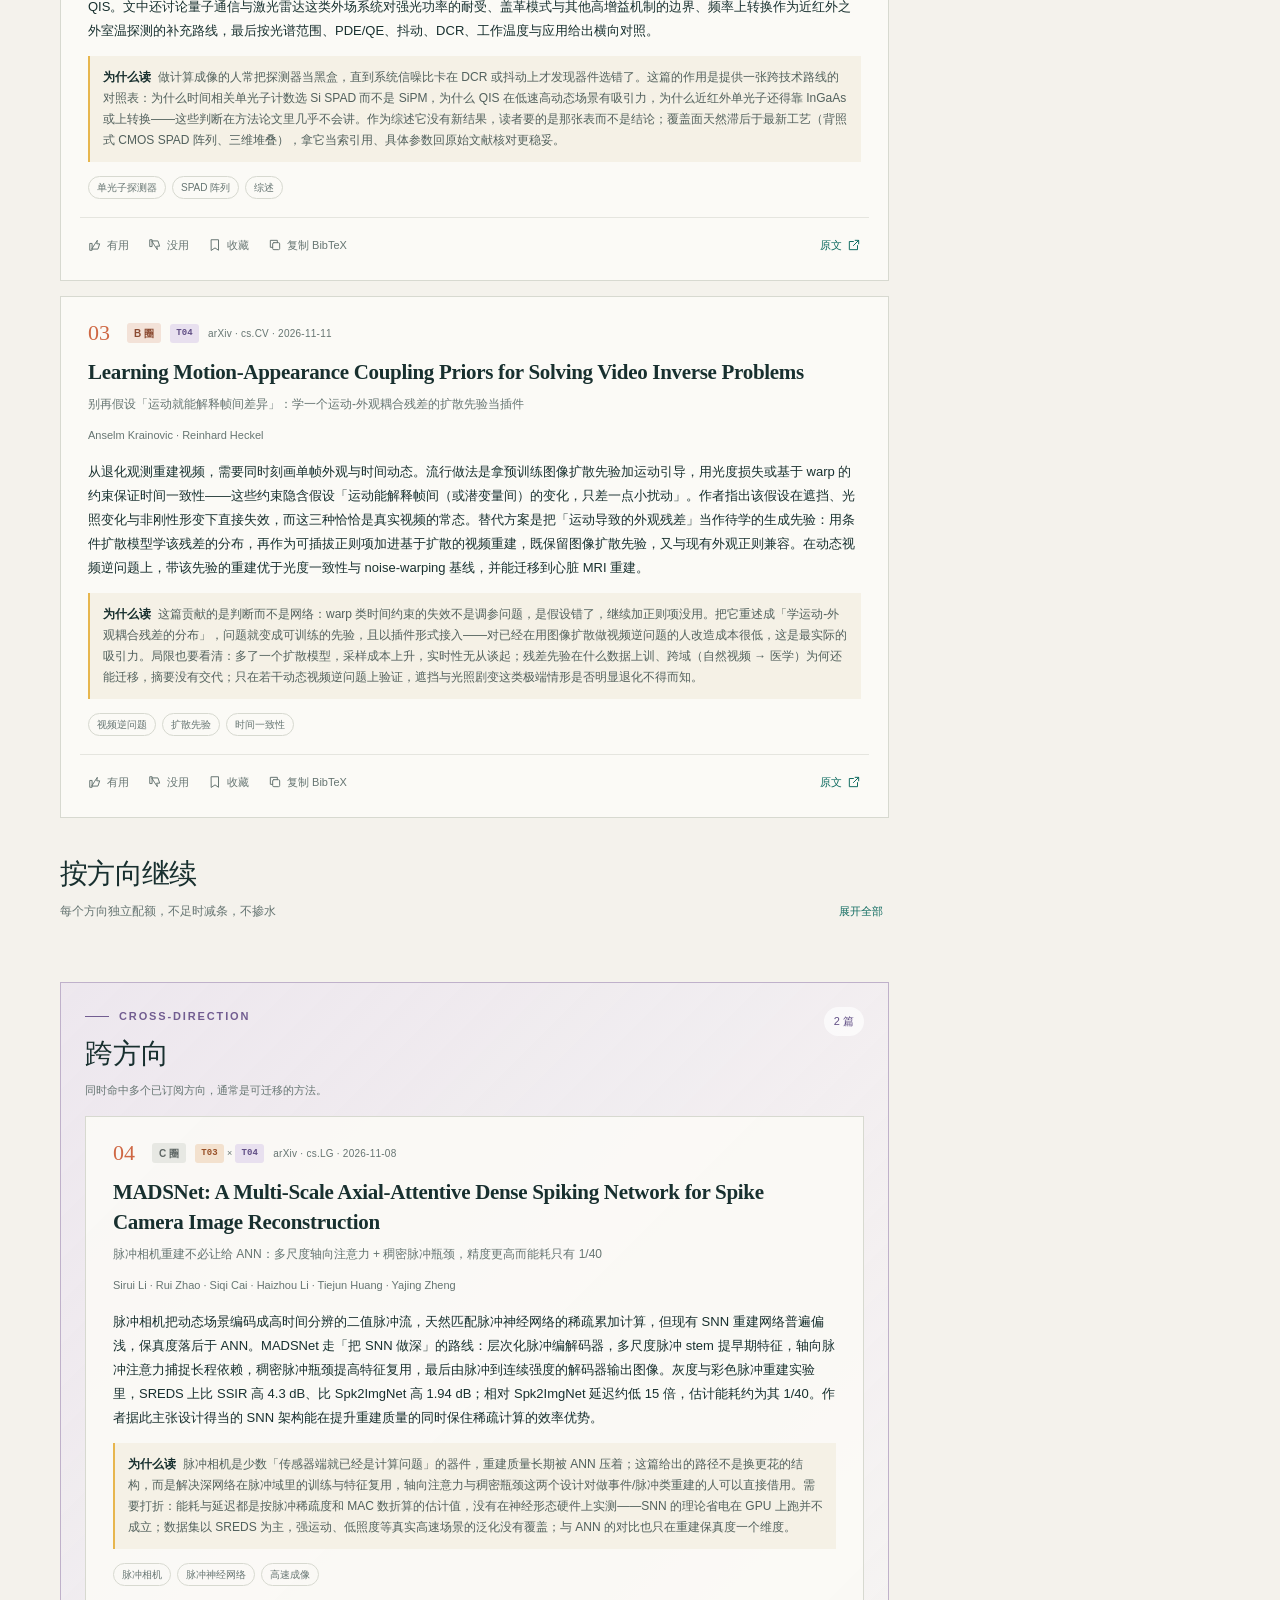
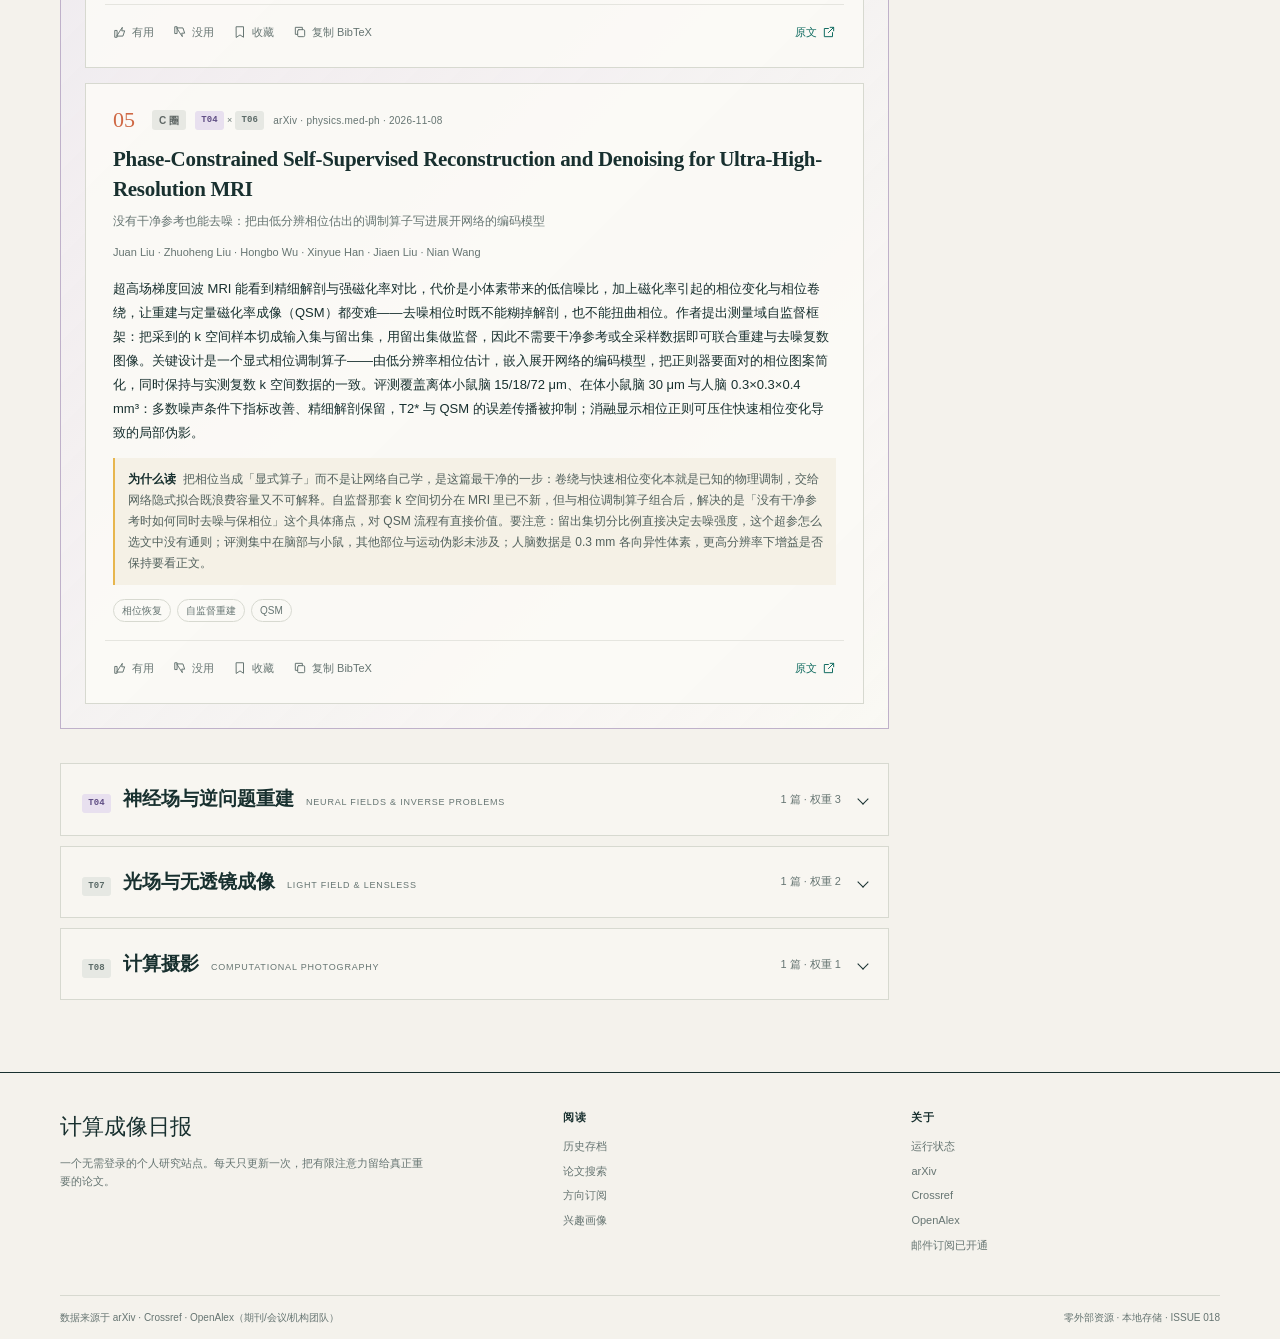
==== commit 74e6abb0: "日报更新：2026-11-15 ISSUE 18" ====
--- a/index.html
+++ b/index.html
@@ -9,7 +9,7 @@
   <meta name="theme-color" content="#f4f2ec">
   <meta name="description" content="计算成像日报：每日从 arXiv、Crossref、OpenAlex 三大信源（期刊、会议、机构团队）按订阅方向筛选非视域、单光子、神经场等领域的论文，提供中文摘要、推荐理由与引用导出。">
   <title>今日 · 计算成像日报</title>
-  <link id="main-css" rel="stylesheet" href="assets/styles.css?v=15"><script>(function(){var s=new URLSearchParams(location.search).get("sharecode");window.__shareUrl=function(p){if(!s)return p;return p+(p.indexOf("?")>-1?"&":"?")+"sharecode="+encodeURIComponent(s)};var l=document.getElementById("main-css");if(l&&s)l.href=window.__shareUrl(l.getAttribute("href"));if(s)document.addEventListener("DOMContentLoaded",function(){document.querySelectorAll('a[href$=".html"]').forEach(function(a){a.href=window.__shareUrl(a.getAttribute("href"))})})})();</script>
+  <link id="main-css" rel="stylesheet" href="assets/styles.css?v=16"><script>(function(){var s=new URLSearchParams(location.search).get("sharecode");window.__shareUrl=function(p){if(!s)return p;return p+(p.indexOf("?")>-1?"&":"?")+"sharecode="+encodeURIComponent(s)};var l=document.getElementById("main-css");if(l&&s)l.href=window.__shareUrl(l.getAttribute("href"));if(s)document.addEventListener("DOMContentLoaded",function(){document.querySelectorAll('a[href$=".html"]').forEach(function(a){a.href=window.__shareUrl(a.getAttribute("href"))})})})();</script>
 </head>
 <body data-page="today">
   <a class="skip-link" href="#main">跳到正文</a>
@@ -52,6 +52,6 @@
 
   <footer class="site-footer"><div class="container footer-main"><div><div class="footer-brand">计算成像日报</div><p class="footer-copy">一个无需登录的个人研究站点。每天只更新一次，把有限注意力留给真正重要的论文。</p></div><div class="footer-col"><strong>阅读</strong><a href="archive.html">历史存档</a><a href="search.html">论文搜索</a><a href="topics.html">方向订阅</a><a href="interest.html">兴趣画像</a></div><div class="footer-col"><strong>关于</strong><a href="status.html">运行状态</a><a href="https://arxiv.org" target="_blank" rel="noopener">arXiv</a><a href="https://www.crossref.org" target="_blank" rel="noopener">Crossref</a><a href="https://openalex.org" target="_blank" rel="noopener">OpenAlex</a><a href="status.html">邮件订阅已开通</a></div></div><div class="container footer-bottom"><span>数据来源于 arXiv · Crossref · OpenAlex（期刊/会议/机构团队）</span><span>零外部资源 · 本地存储 · <span id="footer-issue">ISSUE —</span></span></div></footer>
   <nav class="mobile-nav" aria-label="移动端导航"><a href="index.html" data-nav="today" data-icon="home" data-label="今日"></a><a href="archive.html" data-nav="archive" data-icon="archive" data-label="存档"></a><a href="search.html" data-nav="search" data-icon="search" data-label="搜索"></a><a href="topics.html" data-nav="topics" data-icon="topics" data-label="订阅"></a><a href="interest.html" data-nav="interest" data-icon="interest" data-label="兴趣"></a></nav>
-  <script>(function(){var u=window.__shareUrl||function(p){return p};var bv="v15";function ver(p){p=u(p);return p+(p.indexOf("?")>-1?"&":"?")+bv;}var d=document.createElement("script");d.src=ver("assets/data.js");d.async=false;var a=document.createElement("script");a.src=ver("assets/app.js");a.async=false;document.body.appendChild(d);document.body.appendChild(a);})();</script>
+  <script>(function(){var u=window.__shareUrl||function(p){return p};var bv="v16";function ver(p){p=u(p);return p+(p.indexOf("?")>-1?"&":"?")+bv;}var d=document.createElement("script");d.src=ver("assets/data.js");d.async=false;var a=document.createElement("script");a.src=ver("assets/app.js");a.async=false;document.body.appendChild(d);document.body.appendChild(a);})();</script>
 </body>
 </html>
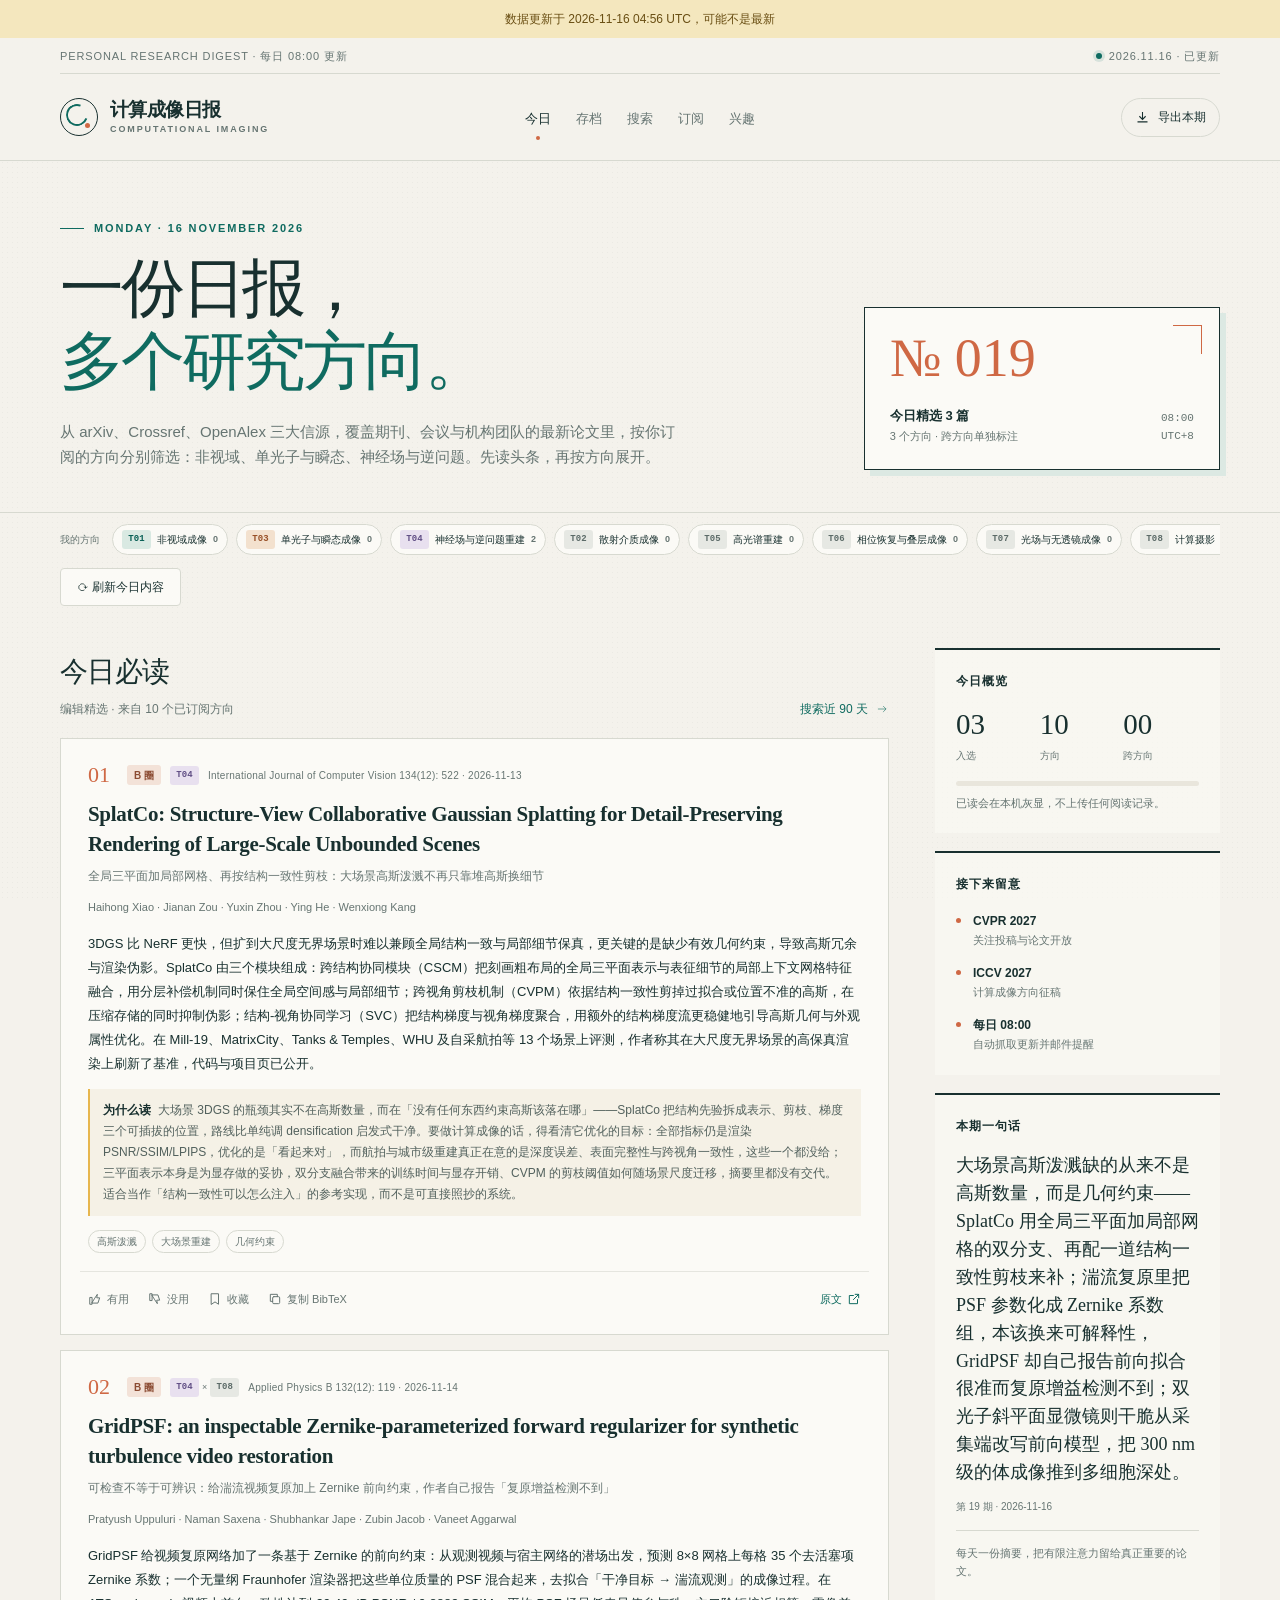
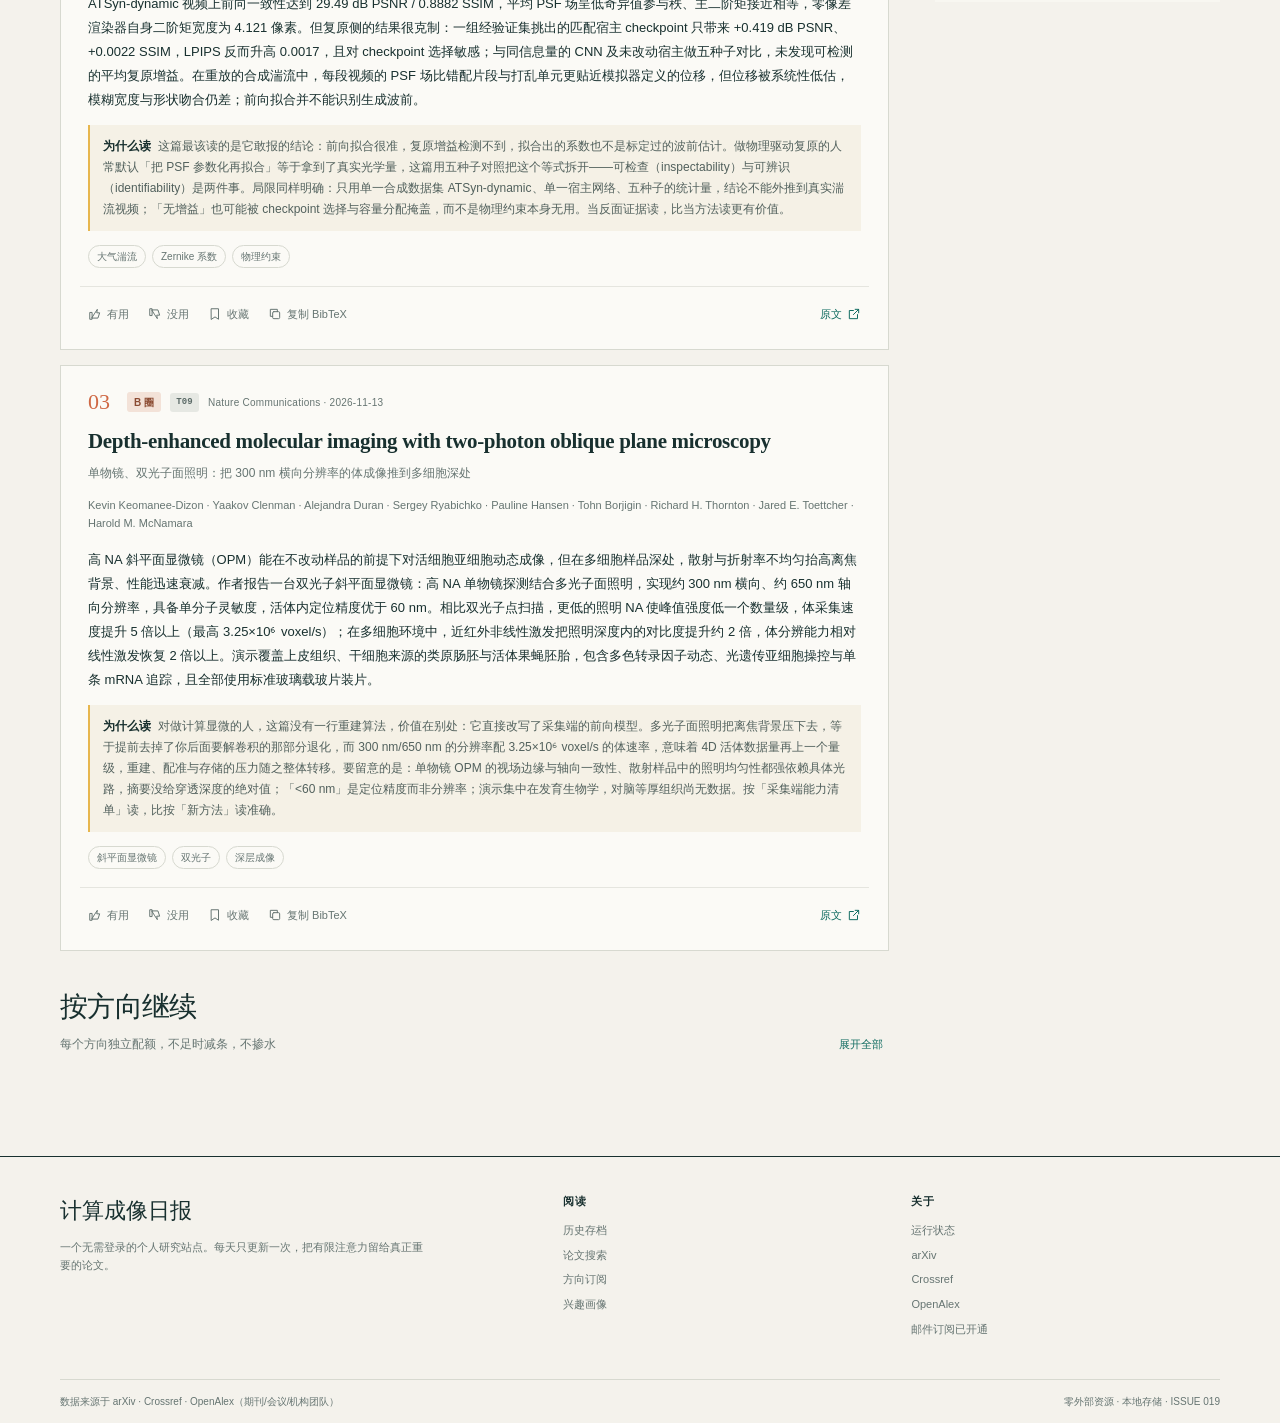
==== commit beba1b51: "日报更新：2026-11-16 ISSUE 19" ====
--- a/index.html
+++ b/index.html
@@ -9,7 +9,7 @@
   <meta name="theme-color" content="#f4f2ec">
   <meta name="description" content="计算成像日报：每日从 arXiv、Crossref、OpenAlex 三大信源（期刊、会议、机构团队）按订阅方向筛选非视域、单光子、神经场等领域的论文，提供中文摘要、推荐理由与引用导出。">
   <title>今日 · 计算成像日报</title>
-  <link id="main-css" rel="stylesheet" href="assets/styles.css?v=16"><script>(function(){var s=new URLSearchParams(location.search).get("sharecode");window.__shareUrl=function(p){if(!s)return p;return p+(p.indexOf("?")>-1?"&":"?")+"sharecode="+encodeURIComponent(s)};var l=document.getElementById("main-css");if(l&&s)l.href=window.__shareUrl(l.getAttribute("href"));if(s)document.addEventListener("DOMContentLoaded",function(){document.querySelectorAll('a[href$=".html"]').forEach(function(a){a.href=window.__shareUrl(a.getAttribute("href"))})})})();</script>
+  <link id="main-css" rel="stylesheet" href="assets/styles.css?v=17"><script>(function(){var s=new URLSearchParams(location.search).get("sharecode");window.__shareUrl=function(p){if(!s)return p;return p+(p.indexOf("?")>-1?"&":"?")+"sharecode="+encodeURIComponent(s)};var l=document.getElementById("main-css");if(l&&s)l.href=window.__shareUrl(l.getAttribute("href"));if(s)document.addEventListener("DOMContentLoaded",function(){document.querySelectorAll('a[href$=".html"]').forEach(function(a){a.href=window.__shareUrl(a.getAttribute("href"))})})})();</script>
 </head>
 <body data-page="today">
   <a class="skip-link" href="#main">跳到正文</a>
@@ -52,6 +52,6 @@
 
   <footer class="site-footer"><div class="container footer-main"><div><div class="footer-brand">计算成像日报</div><p class="footer-copy">一个无需登录的个人研究站点。每天只更新一次，把有限注意力留给真正重要的论文。</p></div><div class="footer-col"><strong>阅读</strong><a href="archive.html">历史存档</a><a href="search.html">论文搜索</a><a href="topics.html">方向订阅</a><a href="interest.html">兴趣画像</a></div><div class="footer-col"><strong>关于</strong><a href="status.html">运行状态</a><a href="https://arxiv.org" target="_blank" rel="noopener">arXiv</a><a href="https://www.crossref.org" target="_blank" rel="noopener">Crossref</a><a href="https://openalex.org" target="_blank" rel="noopener">OpenAlex</a><a href="status.html">邮件订阅已开通</a></div></div><div class="container footer-bottom"><span>数据来源于 arXiv · Crossref · OpenAlex（期刊/会议/机构团队）</span><span>零外部资源 · 本地存储 · <span id="footer-issue">ISSUE —</span></span></div></footer>
   <nav class="mobile-nav" aria-label="移动端导航"><a href="index.html" data-nav="today" data-icon="home" data-label="今日"></a><a href="archive.html" data-nav="archive" data-icon="archive" data-label="存档"></a><a href="search.html" data-nav="search" data-icon="search" data-label="搜索"></a><a href="topics.html" data-nav="topics" data-icon="topics" data-label="订阅"></a><a href="interest.html" data-nav="interest" data-icon="interest" data-label="兴趣"></a></nav>
-  <script>(function(){var u=window.__shareUrl||function(p){return p};var bv="v16";function ver(p){p=u(p);return p+(p.indexOf("?")>-1?"&":"?")+bv;}var d=document.createElement("script");d.src=ver("assets/data.js");d.async=false;var a=document.createElement("script");a.src=ver("assets/app.js");a.async=false;document.body.appendChild(d);document.body.appendChild(a);})();</script>
+  <script>(function(){var u=window.__shareUrl||function(p){return p};var bv="v17";function ver(p){p=u(p);return p+(p.indexOf("?")>-1?"&":"?")+bv;}var d=document.createElement("script");d.src=ver("assets/data.js");d.async=false;var a=document.createElement("script");a.src=ver("assets/app.js");a.async=false;document.body.appendChild(d);document.body.appendChild(a);})();</script>
 </body>
 </html>
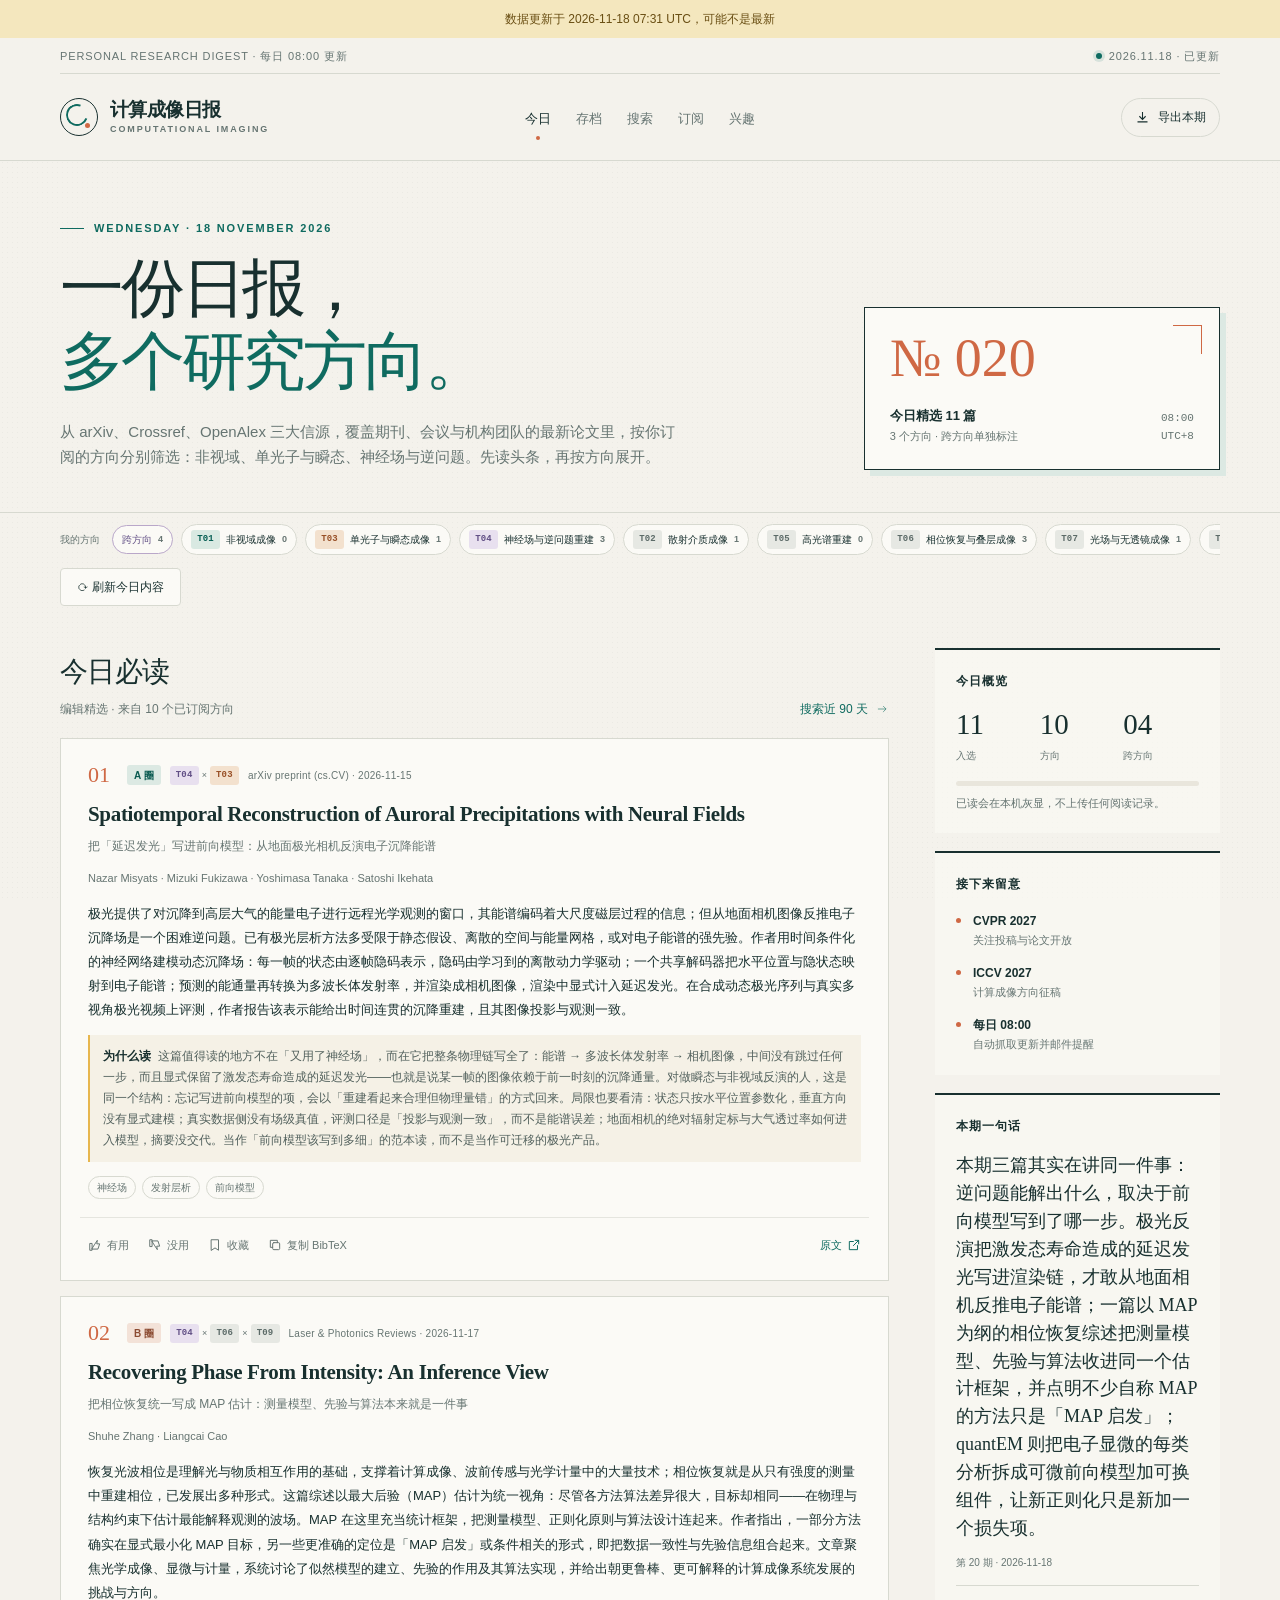
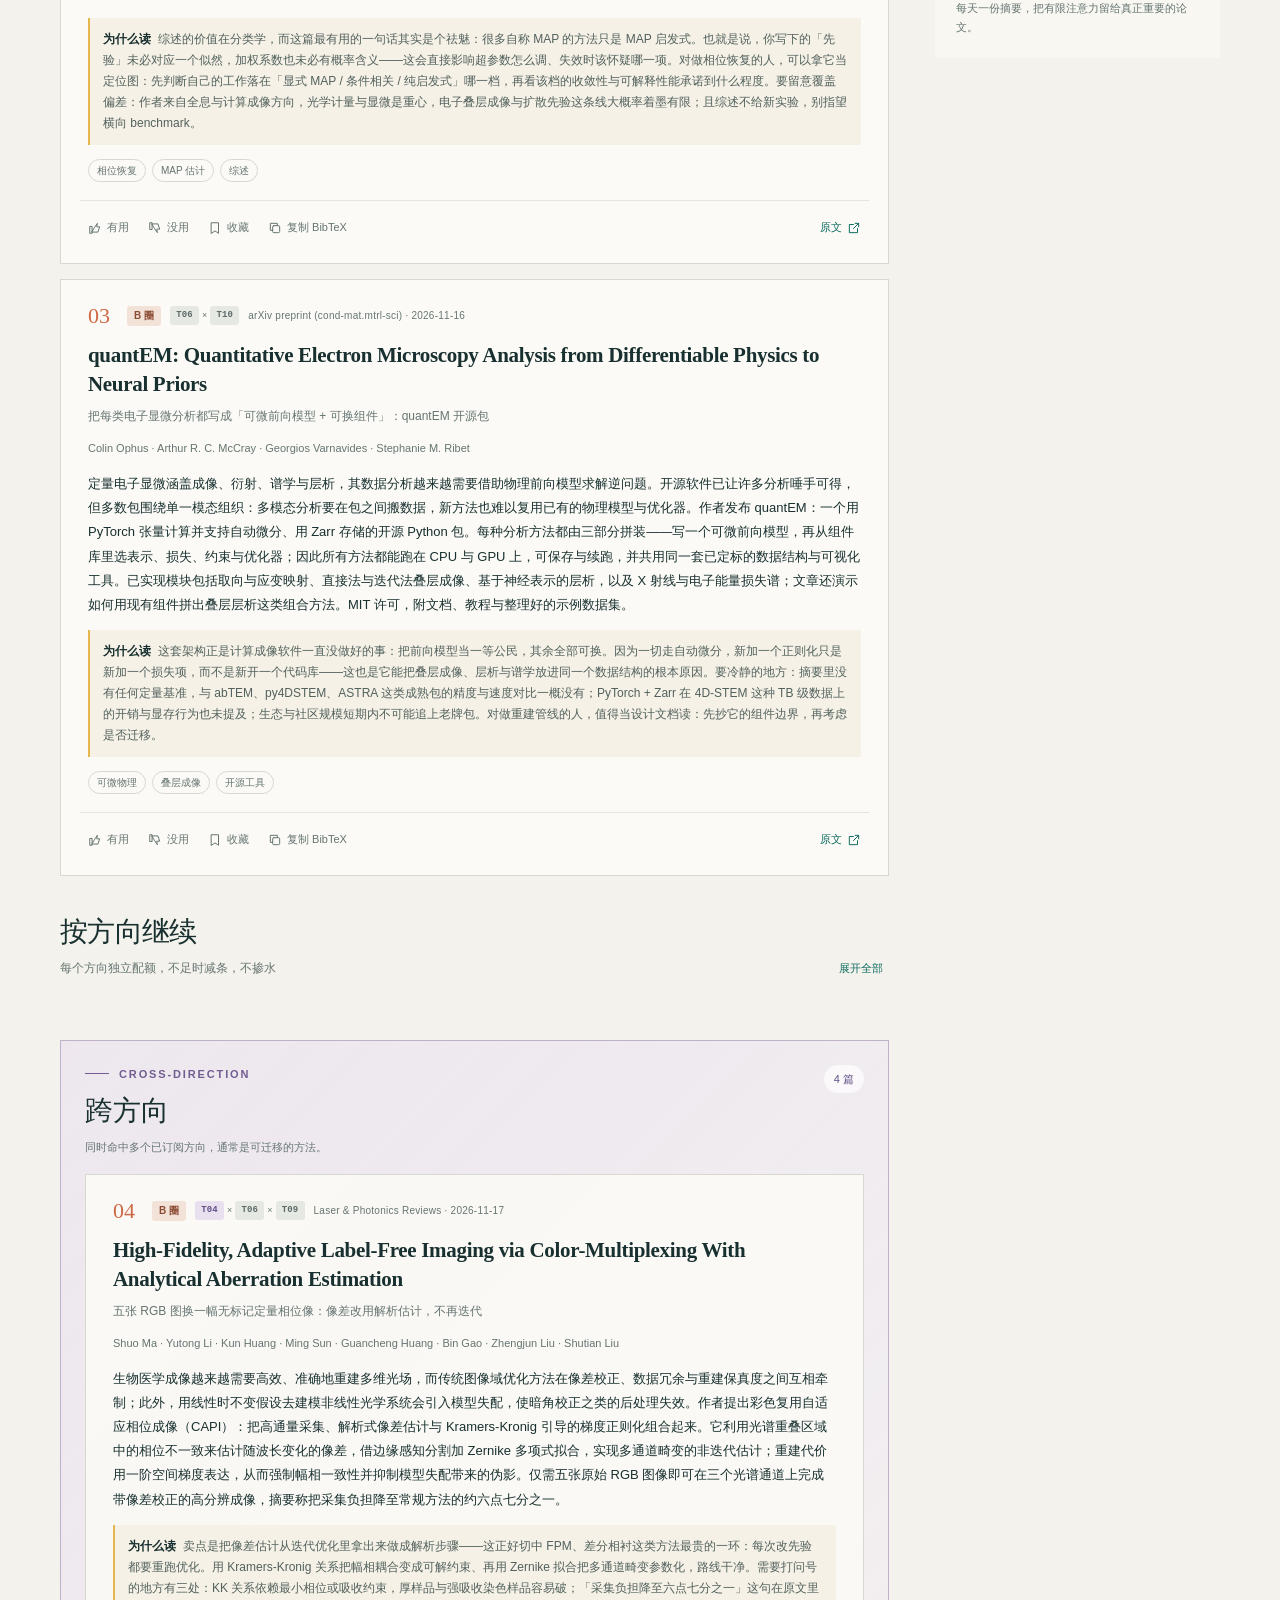
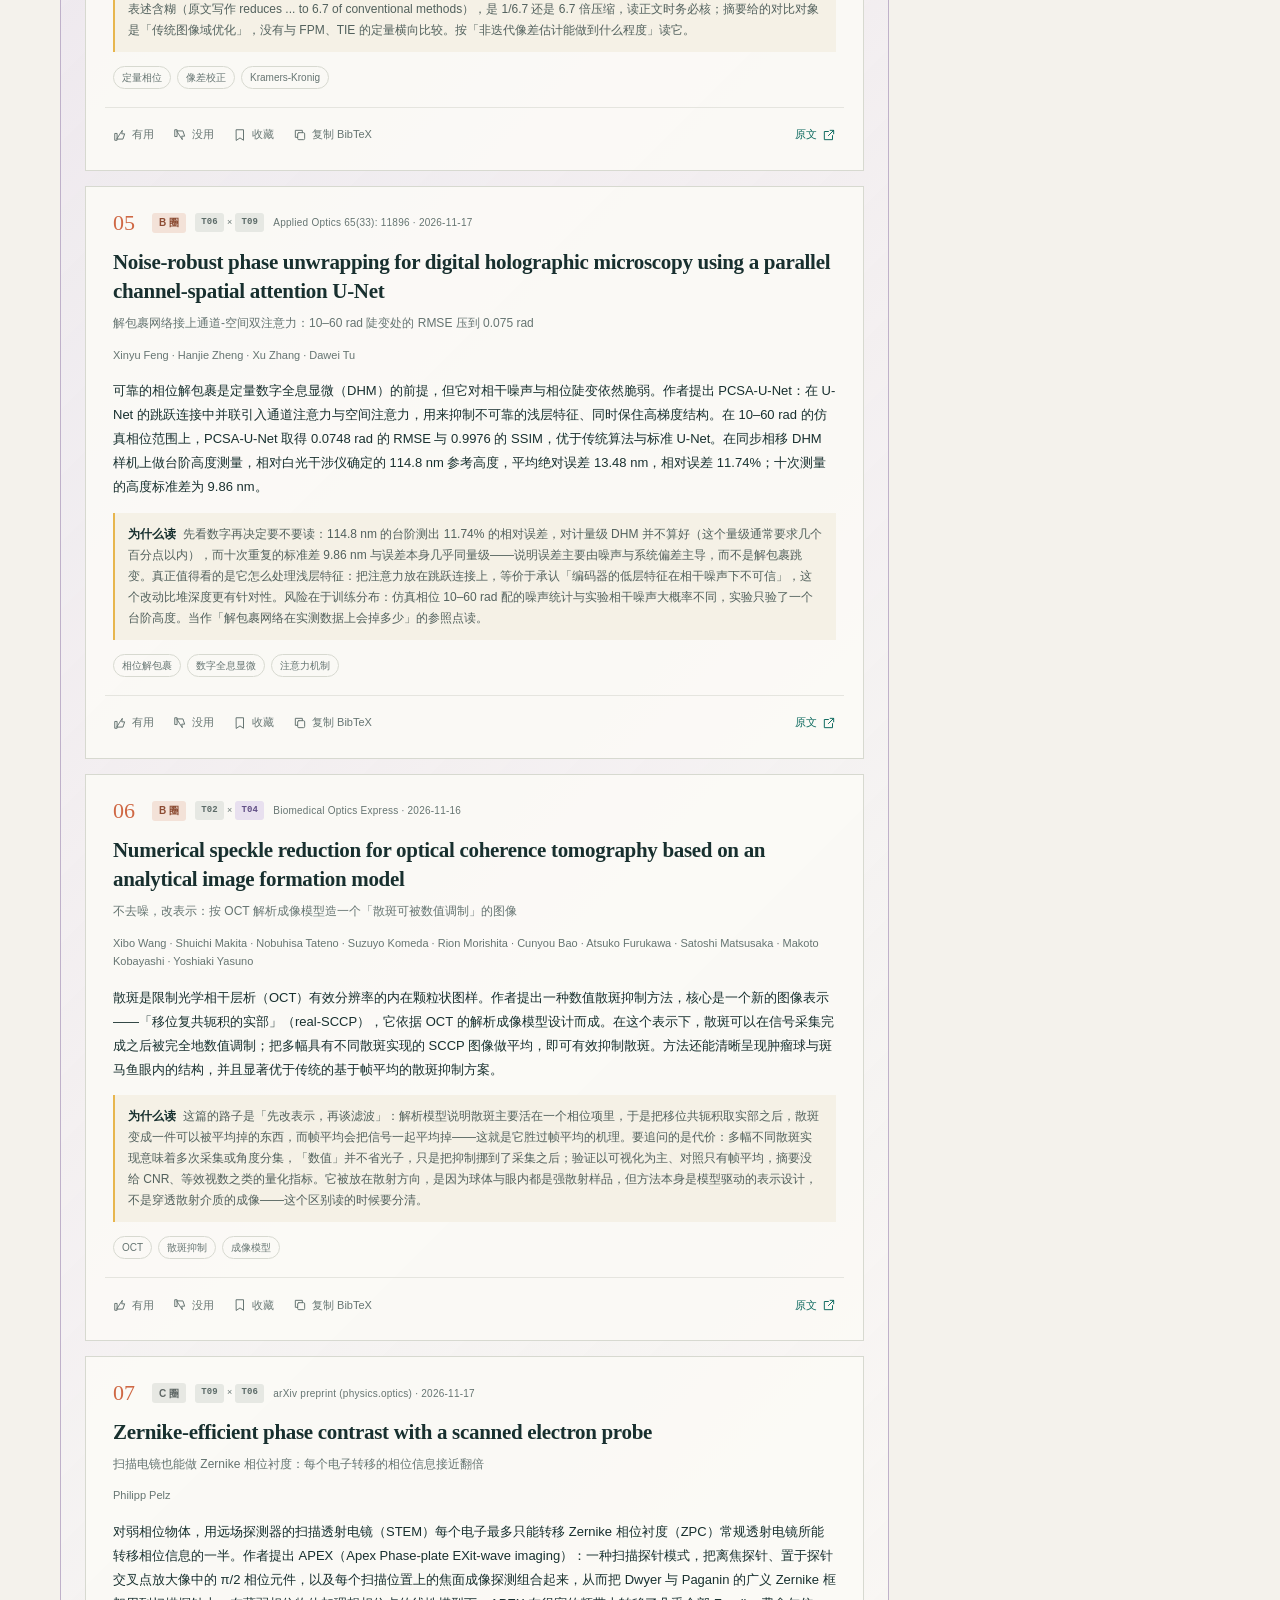
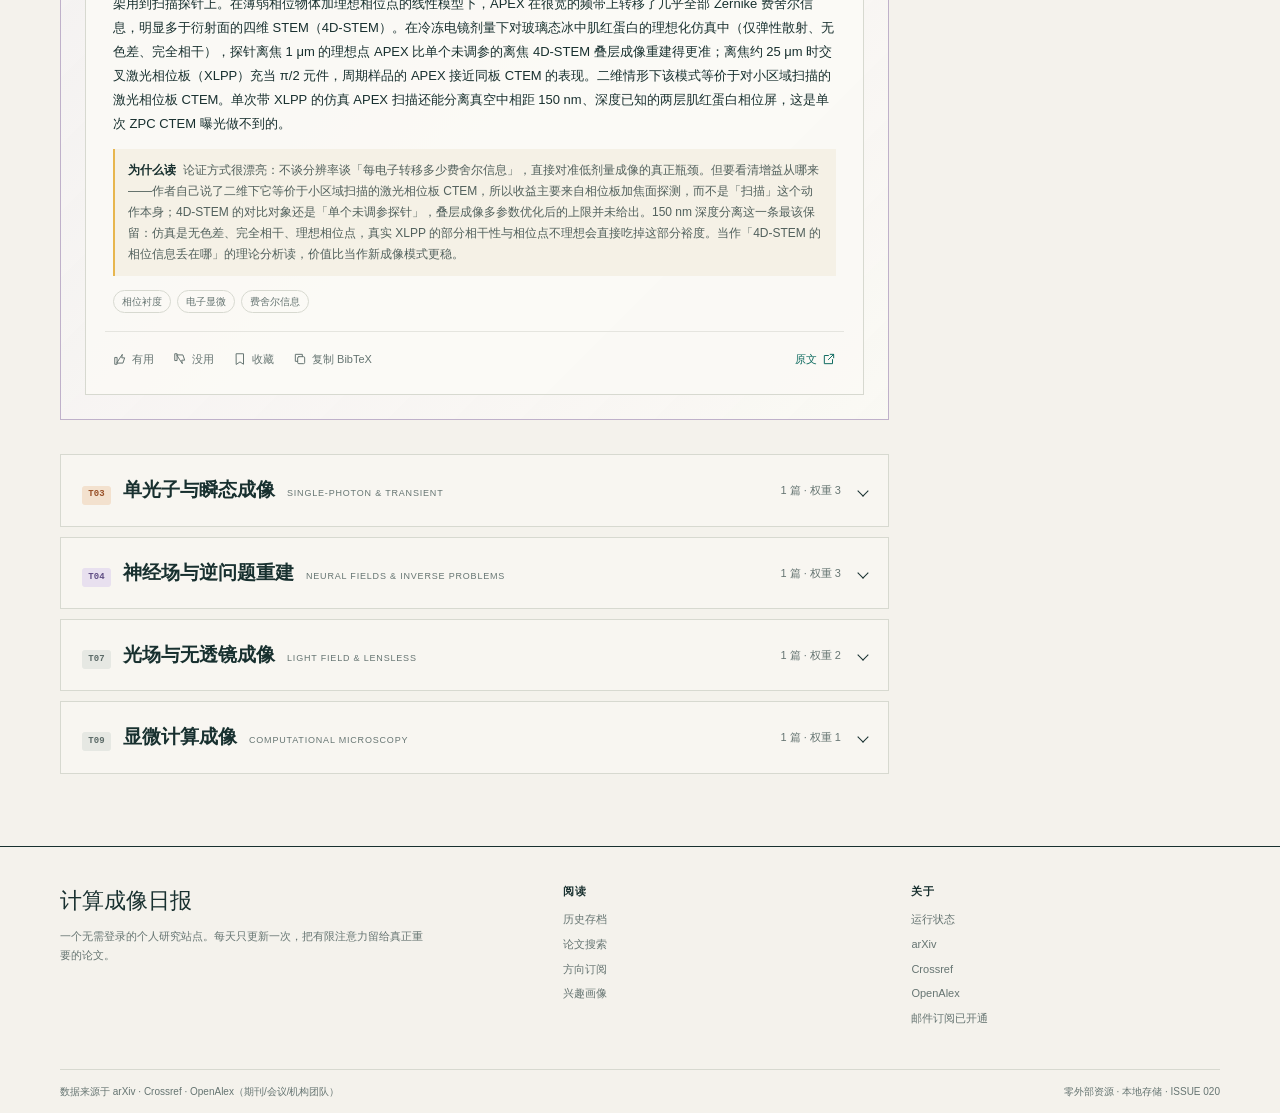
==== commit a31dd2ee: "日报更新：2026-11-18 ISSUE 20" ====
--- a/index.html
+++ b/index.html
@@ -9,7 +9,7 @@
   <meta name="theme-color" content="#f4f2ec">
   <meta name="description" content="计算成像日报：每日从 arXiv、Crossref、OpenAlex 三大信源（期刊、会议、机构团队）按订阅方向筛选非视域、单光子、神经场等领域的论文，提供中文摘要、推荐理由与引用导出。">
   <title>今日 · 计算成像日报</title>
-  <link id="main-css" rel="stylesheet" href="assets/styles.css?v=17"><script>(function(){var s=new URLSearchParams(location.search).get("sharecode");window.__shareUrl=function(p){if(!s)return p;return p+(p.indexOf("?")>-1?"&":"?")+"sharecode="+encodeURIComponent(s)};var l=document.getElementById("main-css");if(l&&s)l.href=window.__shareUrl(l.getAttribute("href"));if(s)document.addEventListener("DOMContentLoaded",function(){document.querySelectorAll('a[href$=".html"]').forEach(function(a){a.href=window.__shareUrl(a.getAttribute("href"))})})})();</script>
+  <link id="main-css" rel="stylesheet" href="assets/styles.css?v=18"><script>(function(){var s=new URLSearchParams(location.search).get("sharecode");window.__shareUrl=function(p){if(!s)return p;return p+(p.indexOf("?")>-1?"&":"?")+"sharecode="+encodeURIComponent(s)};var l=document.getElementById("main-css");if(l&&s)l.href=window.__shareUrl(l.getAttribute("href"));if(s)document.addEventListener("DOMContentLoaded",function(){document.querySelectorAll('a[href$=".html"]').forEach(function(a){a.href=window.__shareUrl(a.getAttribute("href"))})})})();</script>
 </head>
 <body data-page="today">
   <a class="skip-link" href="#main">跳到正文</a>
@@ -52,6 +52,6 @@
 
   <footer class="site-footer"><div class="container footer-main"><div><div class="footer-brand">计算成像日报</div><p class="footer-copy">一个无需登录的个人研究站点。每天只更新一次，把有限注意力留给真正重要的论文。</p></div><div class="footer-col"><strong>阅读</strong><a href="archive.html">历史存档</a><a href="search.html">论文搜索</a><a href="topics.html">方向订阅</a><a href="interest.html">兴趣画像</a></div><div class="footer-col"><strong>关于</strong><a href="status.html">运行状态</a><a href="https://arxiv.org" target="_blank" rel="noopener">arXiv</a><a href="https://www.crossref.org" target="_blank" rel="noopener">Crossref</a><a href="https://openalex.org" target="_blank" rel="noopener">OpenAlex</a><a href="status.html">邮件订阅已开通</a></div></div><div class="container footer-bottom"><span>数据来源于 arXiv · Crossref · OpenAlex（期刊/会议/机构团队）</span><span>零外部资源 · 本地存储 · <span id="footer-issue">ISSUE —</span></span></div></footer>
   <nav class="mobile-nav" aria-label="移动端导航"><a href="index.html" data-nav="today" data-icon="home" data-label="今日"></a><a href="archive.html" data-nav="archive" data-icon="archive" data-label="存档"></a><a href="search.html" data-nav="search" data-icon="search" data-label="搜索"></a><a href="topics.html" data-nav="topics" data-icon="topics" data-label="订阅"></a><a href="interest.html" data-nav="interest" data-icon="interest" data-label="兴趣"></a></nav>
-  <script>(function(){var u=window.__shareUrl||function(p){return p};var bv="v17";function ver(p){p=u(p);return p+(p.indexOf("?")>-1?"&":"?")+bv;}var d=document.createElement("script");d.src=ver("assets/data.js");d.async=false;var a=document.createElement("script");a.src=ver("assets/app.js");a.async=false;document.body.appendChild(d);document.body.appendChild(a);})();</script>
+  <script>(function(){var u=window.__shareUrl||function(p){return p};var bv="v18";function ver(p){p=u(p);return p+(p.indexOf("?")>-1?"&":"?")+bv;}var d=document.createElement("script");d.src=ver("assets/data.js");d.async=false;var a=document.createElement("script");a.src=ver("assets/app.js");a.async=false;document.body.appendChild(d);document.body.appendChild(a);})();</script>
 </body>
 </html>
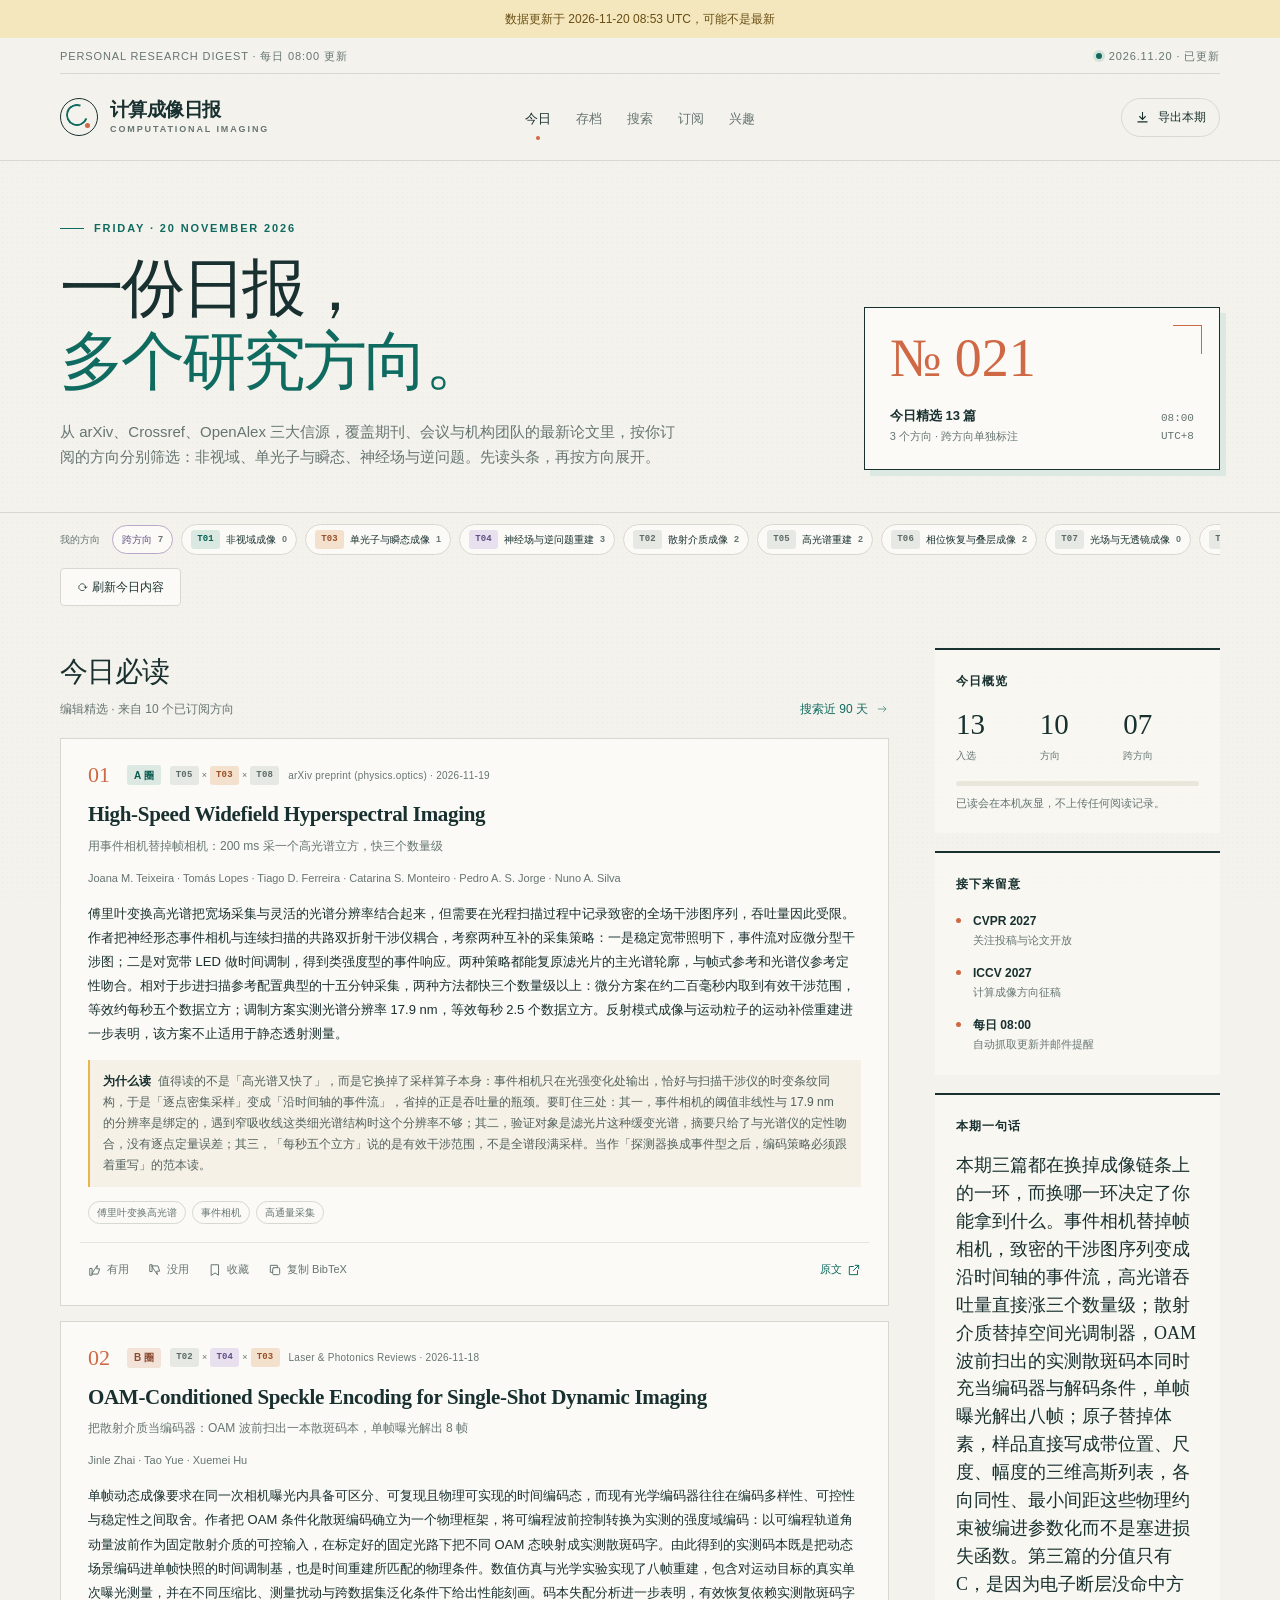
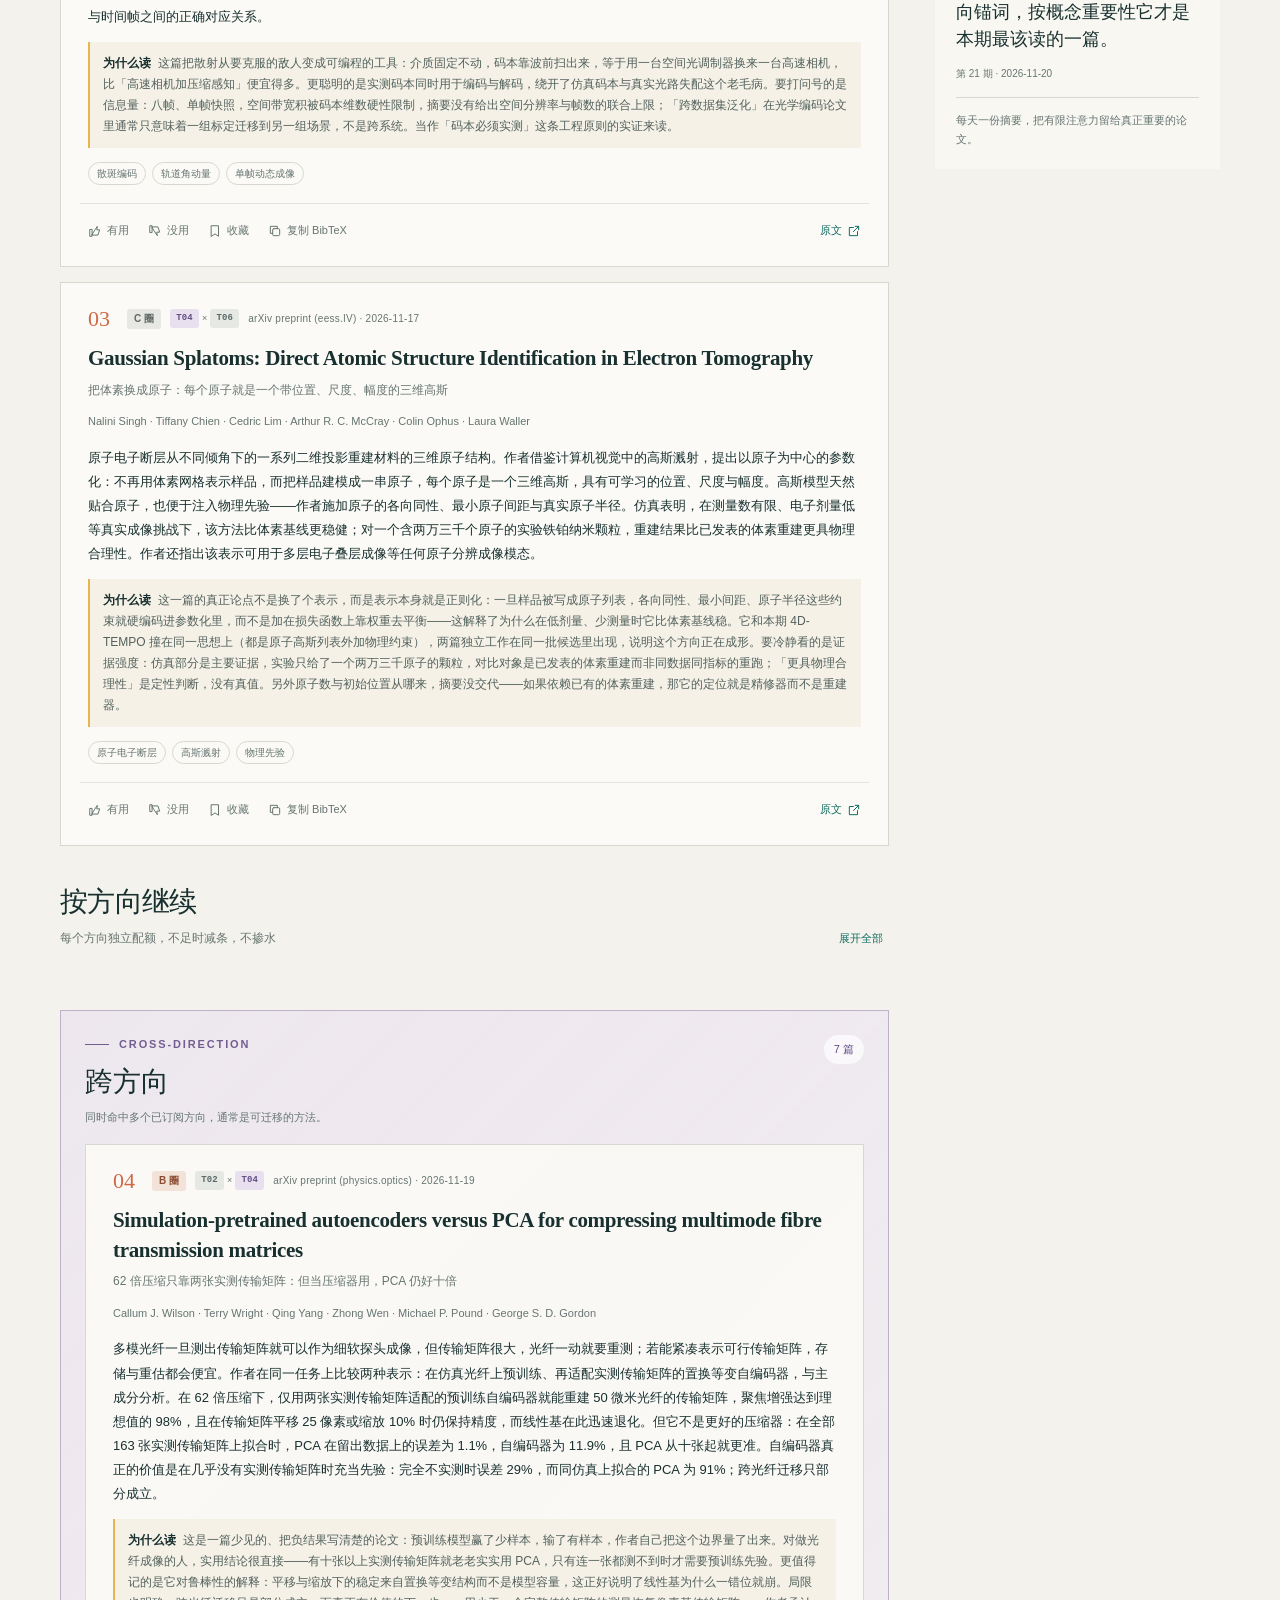
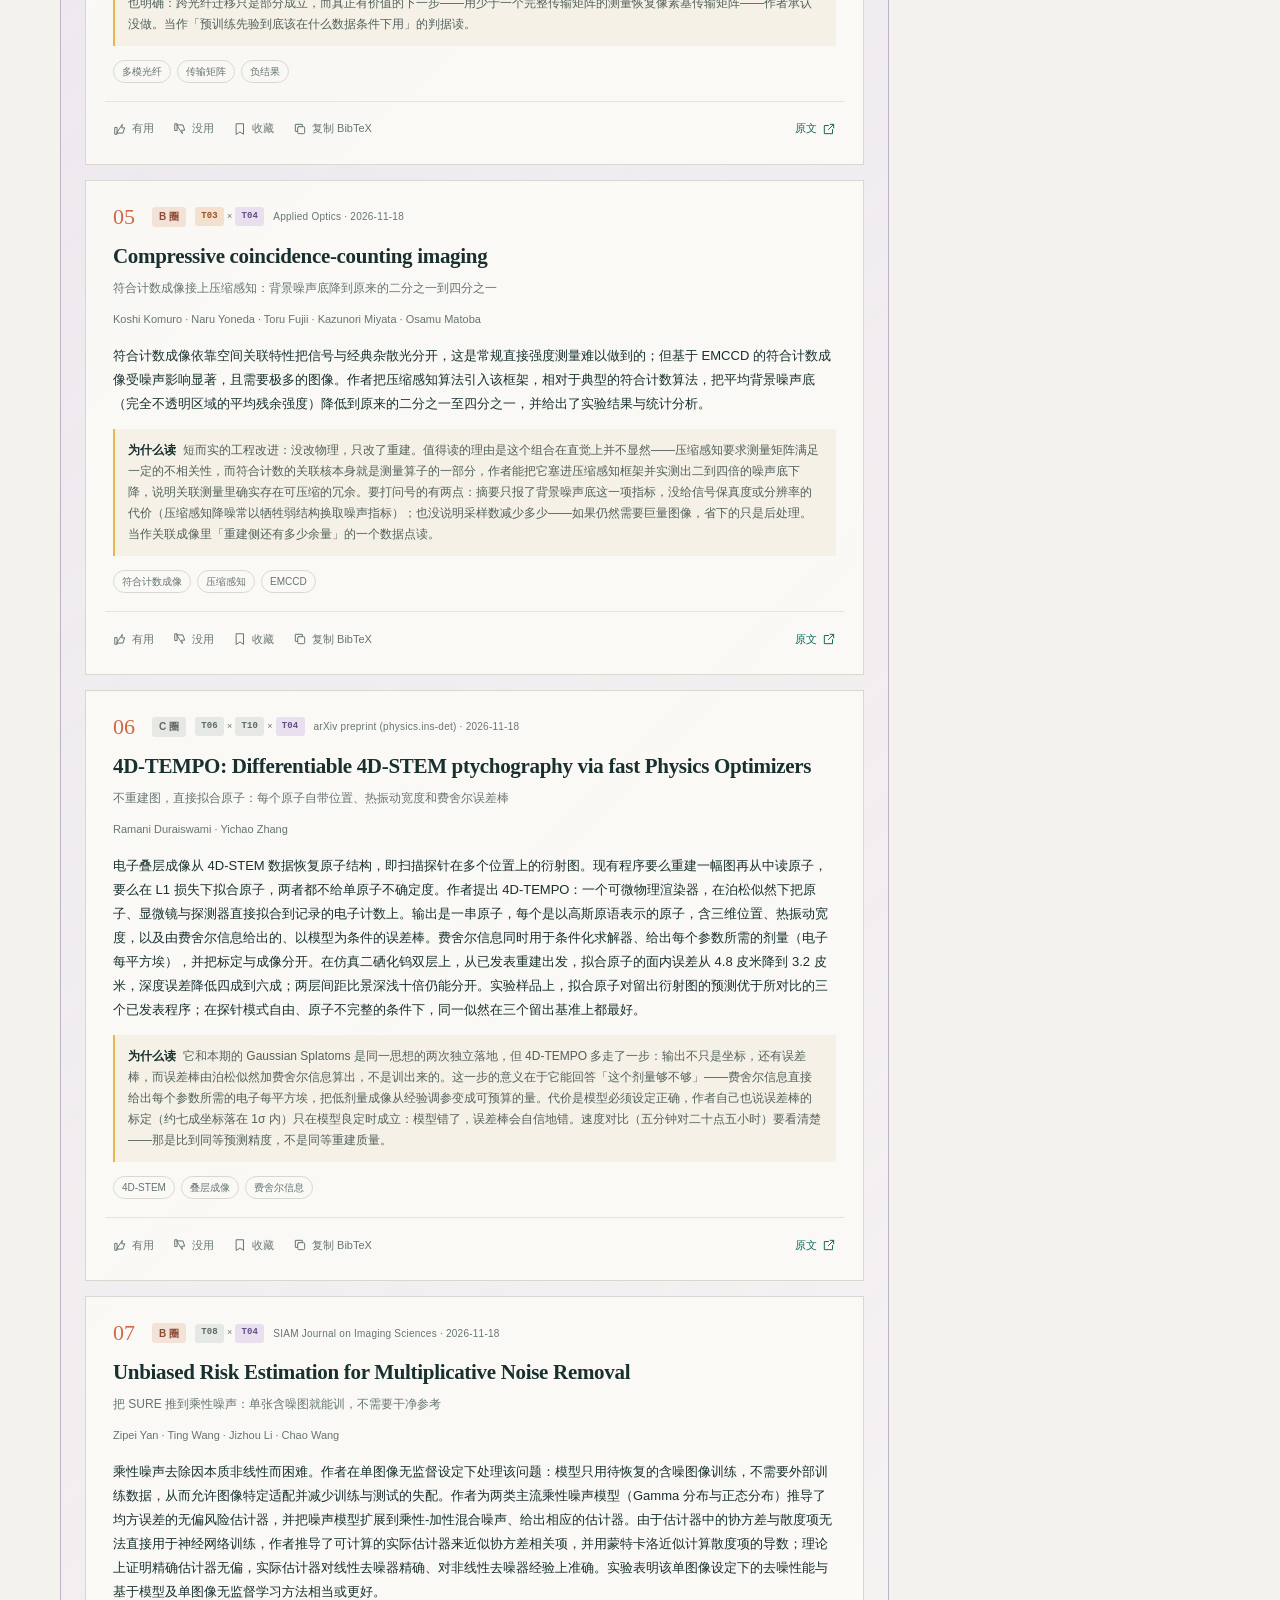
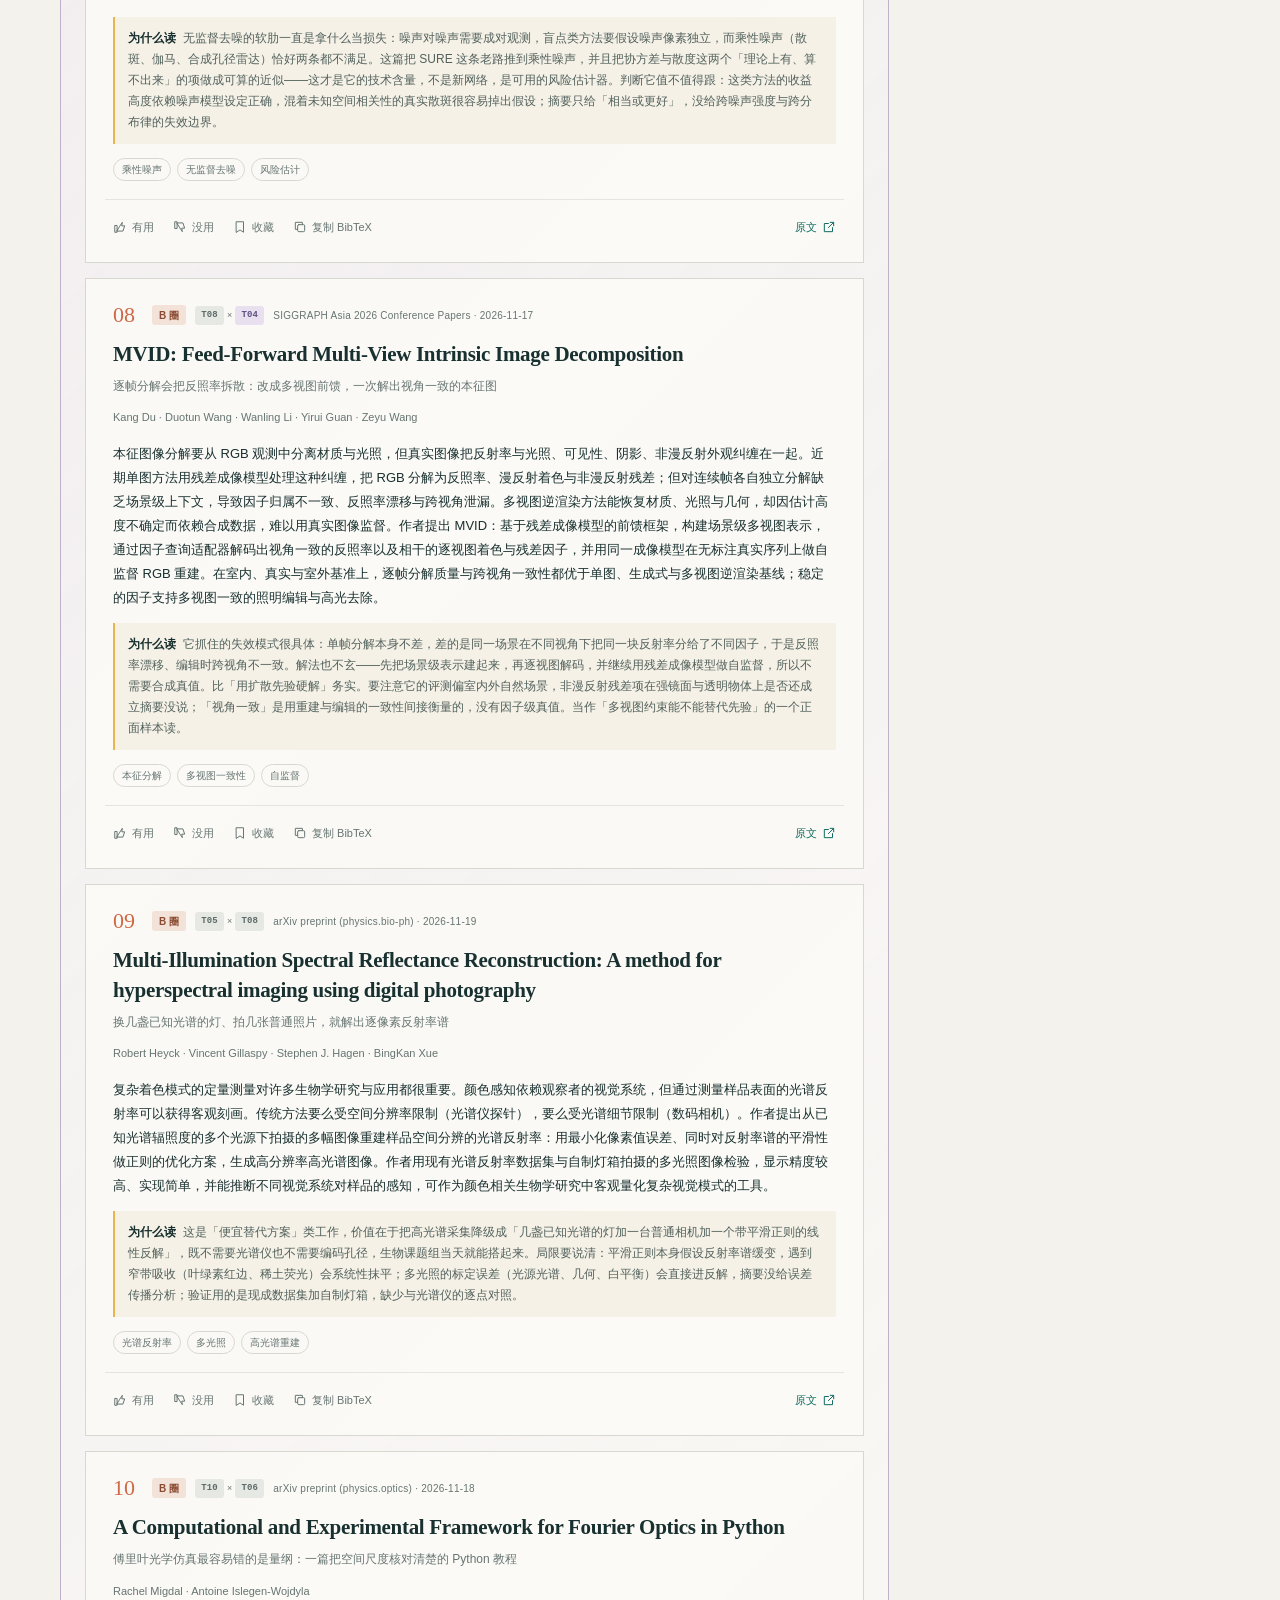
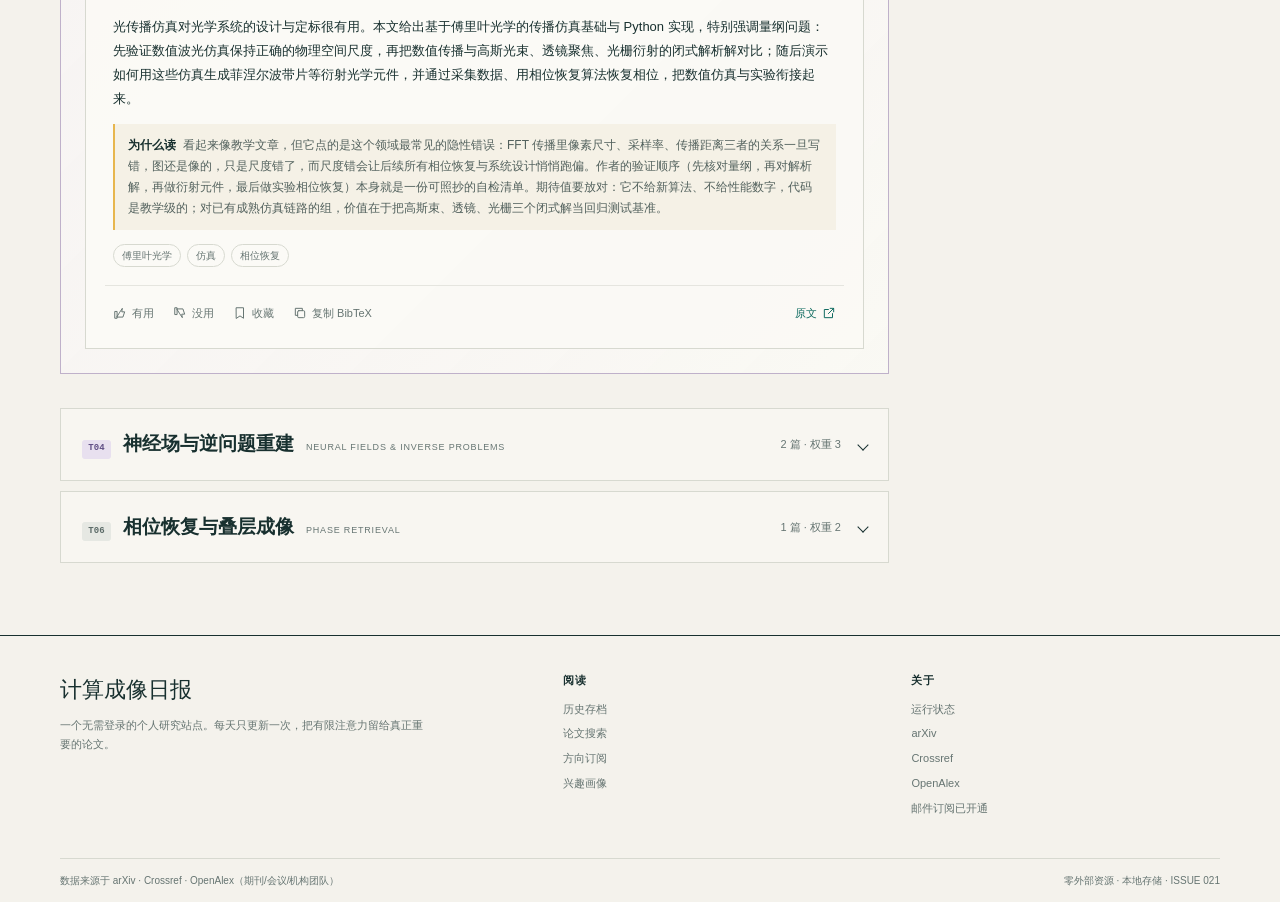
==== commit b50b2ea1: "日报更新：2026-11-20 ISSUE 21" ====
--- a/index.html
+++ b/index.html
@@ -9,7 +9,7 @@
   <meta name="theme-color" content="#f4f2ec">
   <meta name="description" content="计算成像日报：每日从 arXiv、Crossref、OpenAlex 三大信源（期刊、会议、机构团队）按订阅方向筛选非视域、单光子、神经场等领域的论文，提供中文摘要、推荐理由与引用导出。">
   <title>今日 · 计算成像日报</title>
-  <link id="main-css" rel="stylesheet" href="assets/styles.css?v=18"><script>(function(){var s=new URLSearchParams(location.search).get("sharecode");window.__shareUrl=function(p){if(!s)return p;return p+(p.indexOf("?")>-1?"&":"?")+"sharecode="+encodeURIComponent(s)};var l=document.getElementById("main-css");if(l&&s)l.href=window.__shareUrl(l.getAttribute("href"));if(s)document.addEventListener("DOMContentLoaded",function(){document.querySelectorAll('a[href$=".html"]').forEach(function(a){a.href=window.__shareUrl(a.getAttribute("href"))})})})();</script>
+  <link id="main-css" rel="stylesheet" href="assets/styles.css?v=19"><script>(function(){var s=new URLSearchParams(location.search).get("sharecode");window.__shareUrl=function(p){if(!s)return p;return p+(p.indexOf("?")>-1?"&":"?")+"sharecode="+encodeURIComponent(s)};var l=document.getElementById("main-css");if(l&&s)l.href=window.__shareUrl(l.getAttribute("href"));if(s)document.addEventListener("DOMContentLoaded",function(){document.querySelectorAll('a[href$=".html"]').forEach(function(a){a.href=window.__shareUrl(a.getAttribute("href"))})})})();</script>
 </head>
 <body data-page="today">
   <a class="skip-link" href="#main">跳到正文</a>
@@ -52,6 +52,6 @@
 
   <footer class="site-footer"><div class="container footer-main"><div><div class="footer-brand">计算成像日报</div><p class="footer-copy">一个无需登录的个人研究站点。每天只更新一次，把有限注意力留给真正重要的论文。</p></div><div class="footer-col"><strong>阅读</strong><a href="archive.html">历史存档</a><a href="search.html">论文搜索</a><a href="topics.html">方向订阅</a><a href="interest.html">兴趣画像</a></div><div class="footer-col"><strong>关于</strong><a href="status.html">运行状态</a><a href="https://arxiv.org" target="_blank" rel="noopener">arXiv</a><a href="https://www.crossref.org" target="_blank" rel="noopener">Crossref</a><a href="https://openalex.org" target="_blank" rel="noopener">OpenAlex</a><a href="status.html">邮件订阅已开通</a></div></div><div class="container footer-bottom"><span>数据来源于 arXiv · Crossref · OpenAlex（期刊/会议/机构团队）</span><span>零外部资源 · 本地存储 · <span id="footer-issue">ISSUE —</span></span></div></footer>
   <nav class="mobile-nav" aria-label="移动端导航"><a href="index.html" data-nav="today" data-icon="home" data-label="今日"></a><a href="archive.html" data-nav="archive" data-icon="archive" data-label="存档"></a><a href="search.html" data-nav="search" data-icon="search" data-label="搜索"></a><a href="topics.html" data-nav="topics" data-icon="topics" data-label="订阅"></a><a href="interest.html" data-nav="interest" data-icon="interest" data-label="兴趣"></a></nav>
-  <script>(function(){var u=window.__shareUrl||function(p){return p};var bv="v18";function ver(p){p=u(p);return p+(p.indexOf("?")>-1?"&":"?")+bv;}var d=document.createElement("script");d.src=ver("assets/data.js");d.async=false;var a=document.createElement("script");a.src=ver("assets/app.js");a.async=false;document.body.appendChild(d);document.body.appendChild(a);})();</script>
+  <script>(function(){var u=window.__shareUrl||function(p){return p};var bv="v19";function ver(p){p=u(p);return p+(p.indexOf("?")>-1?"&":"?")+bv;}var d=document.createElement("script");d.src=ver("assets/data.js");d.async=false;var a=document.createElement("script");a.src=ver("assets/app.js");a.async=false;document.body.appendChild(d);document.body.appendChild(a);})();</script>
 </body>
 </html>
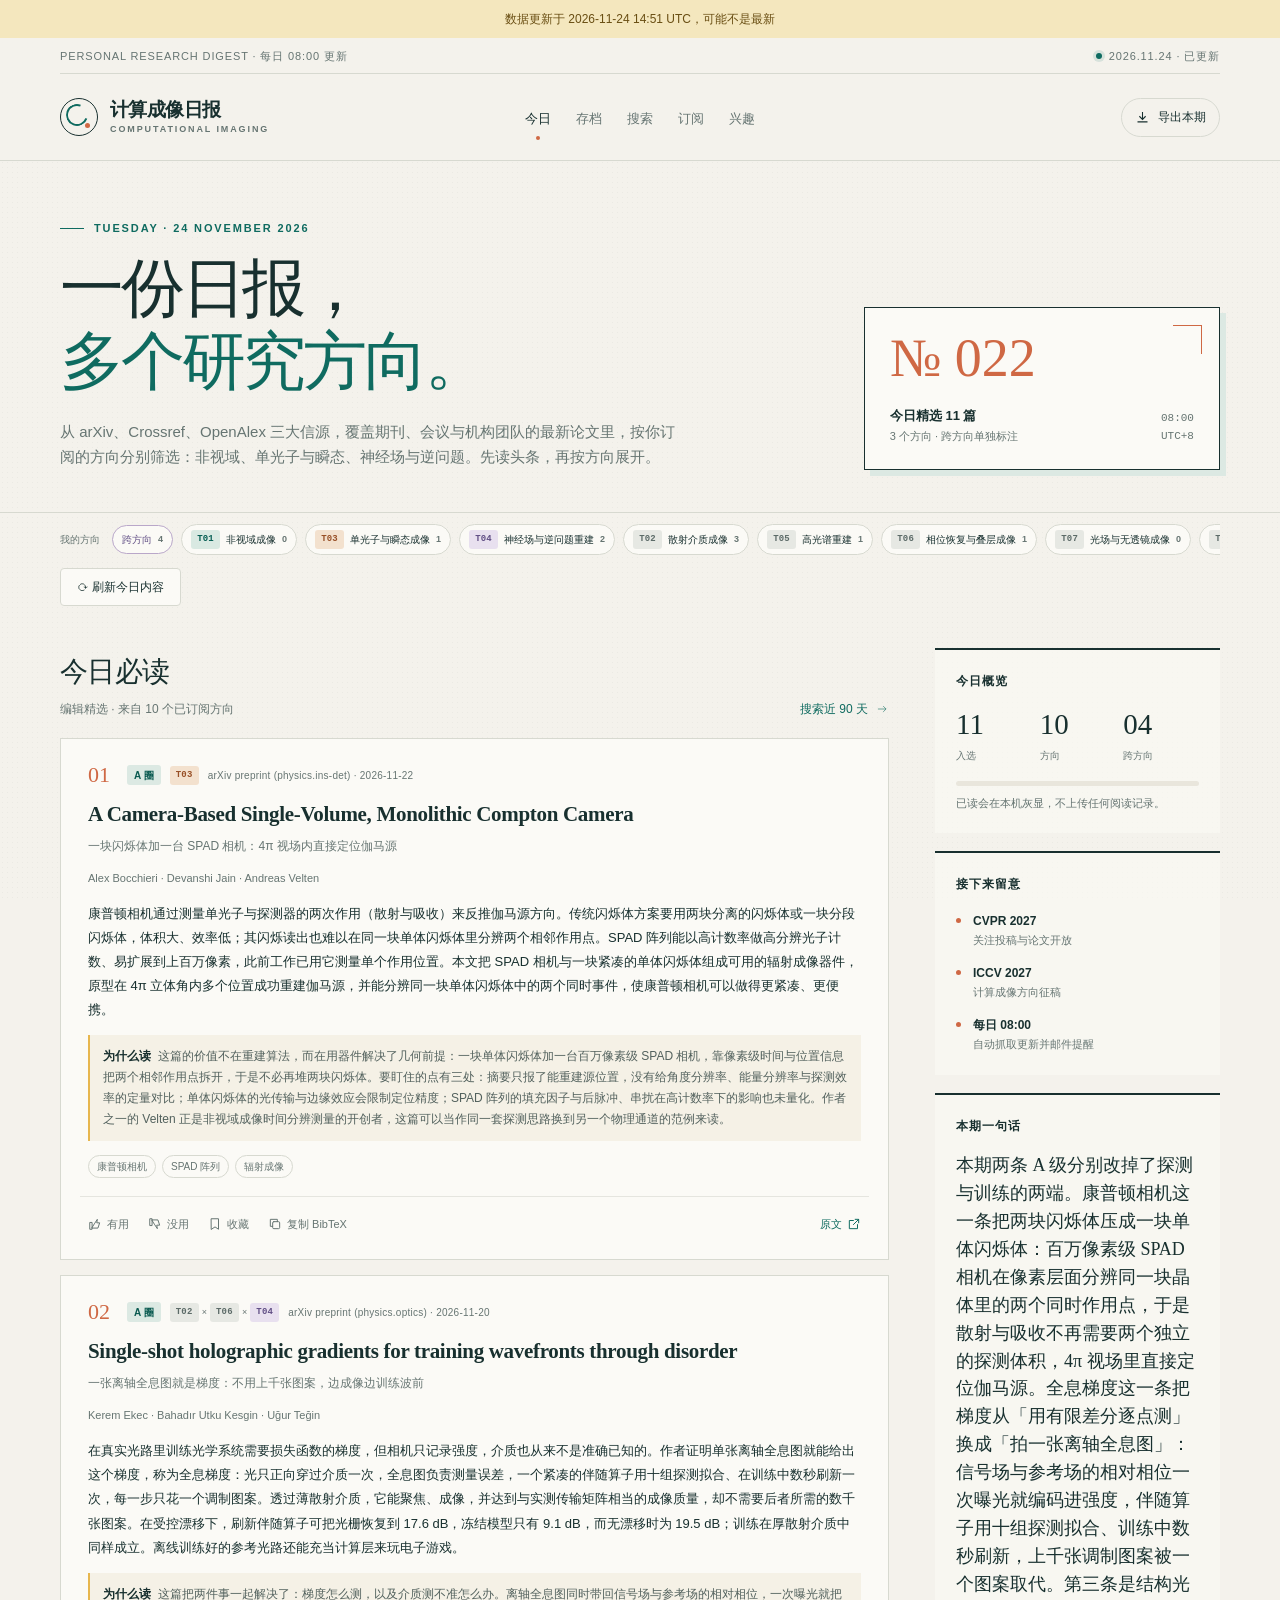
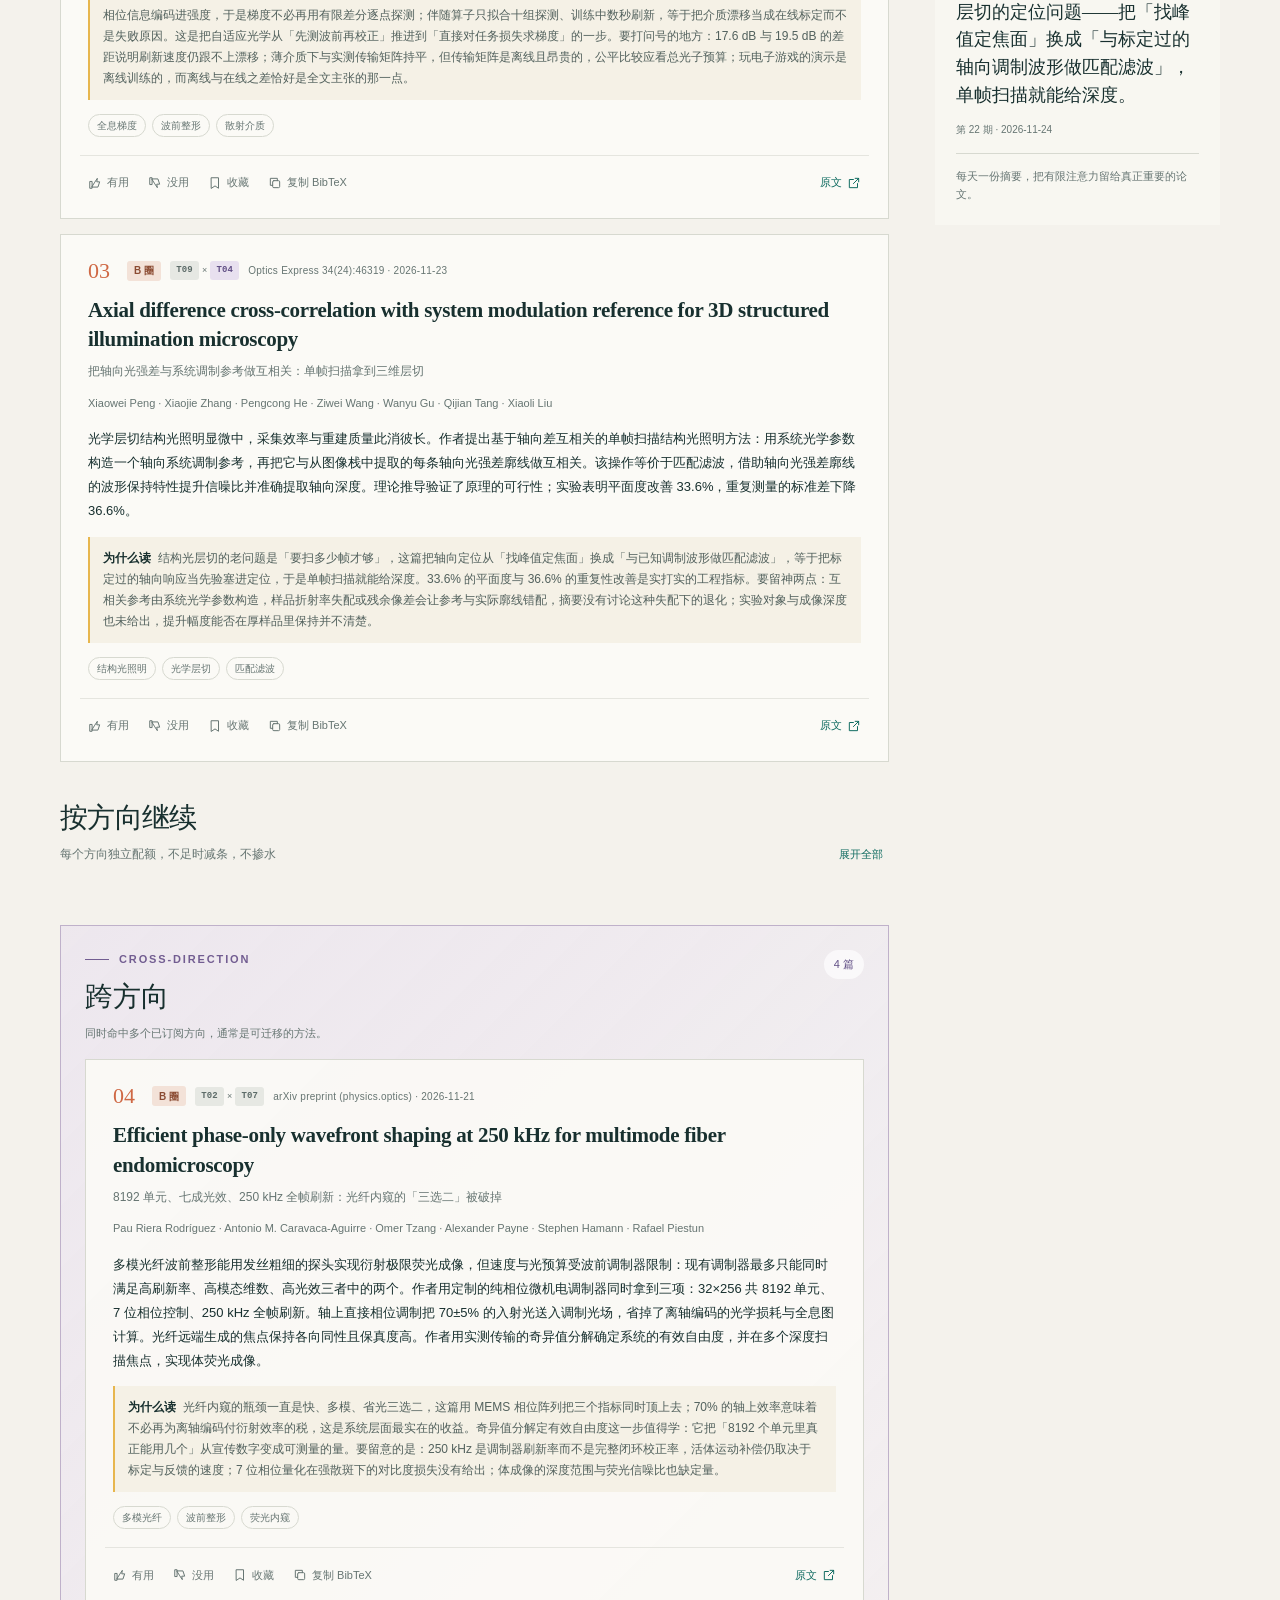
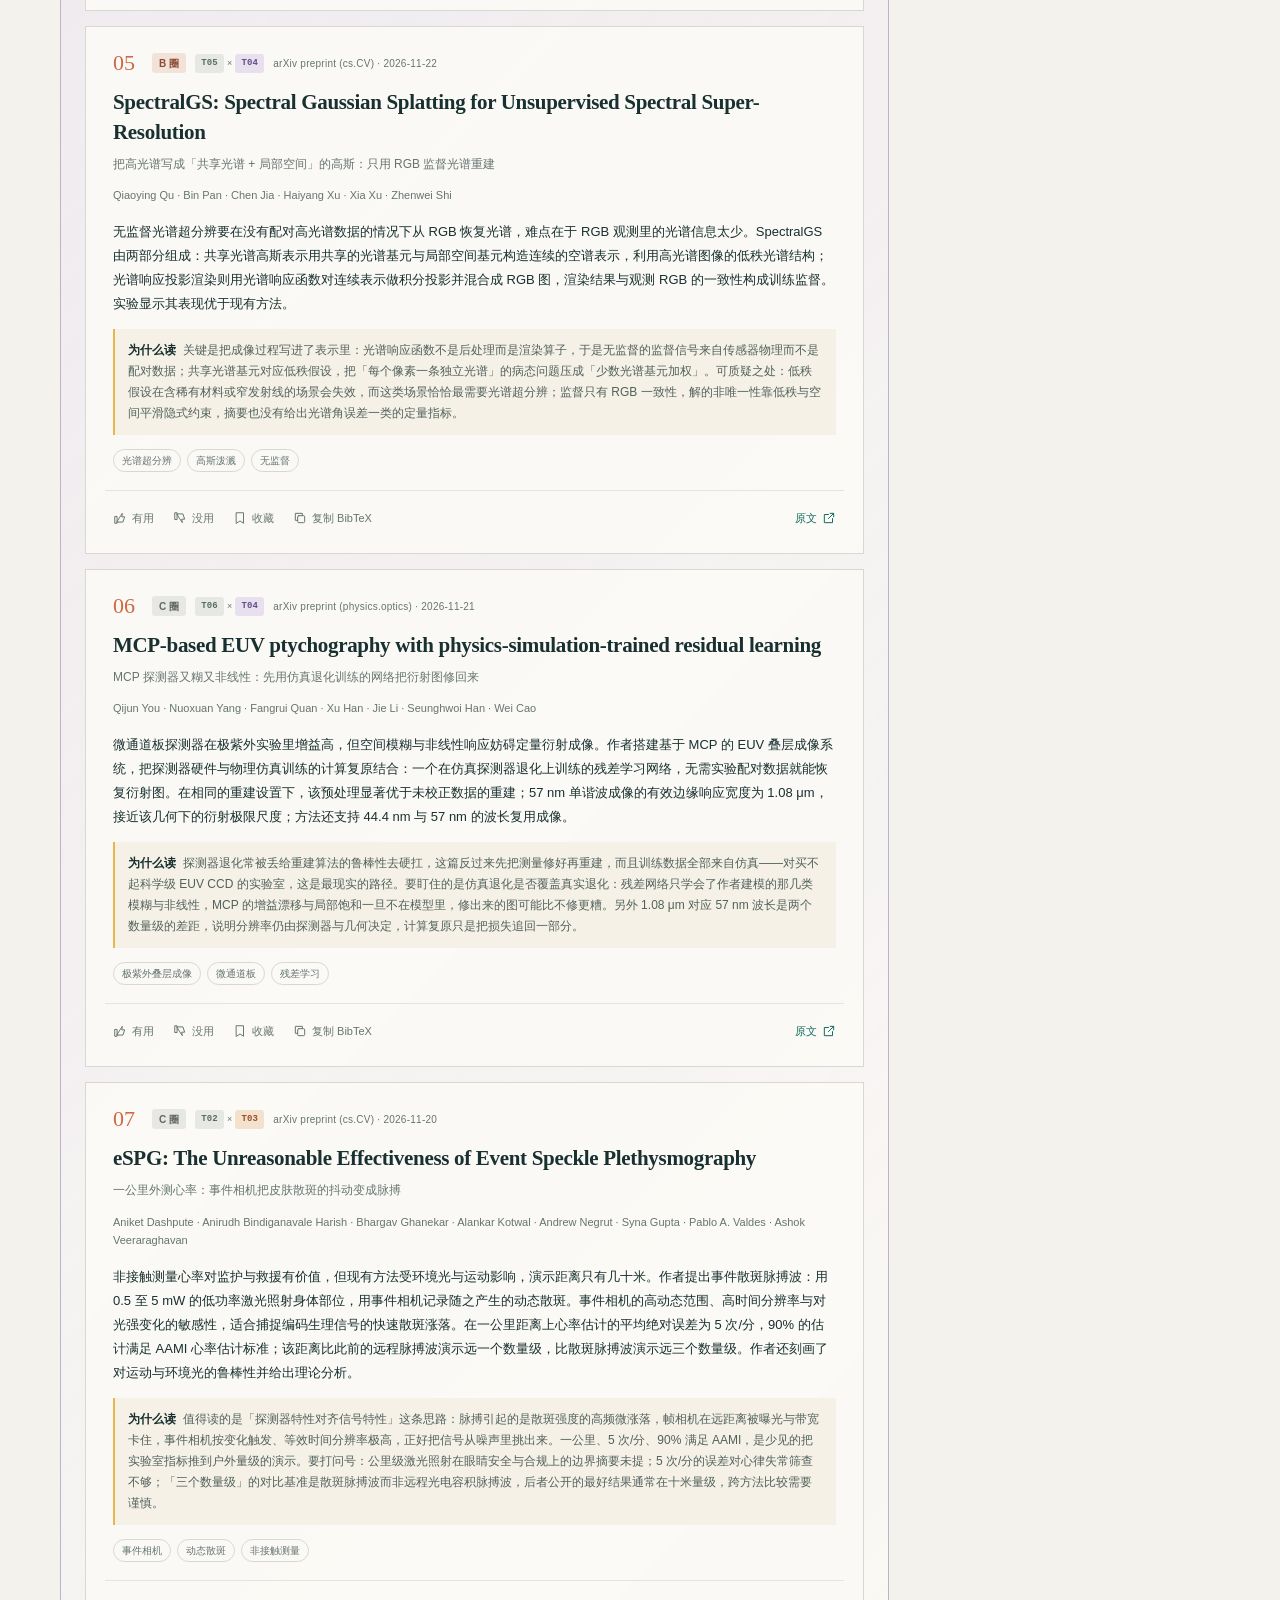
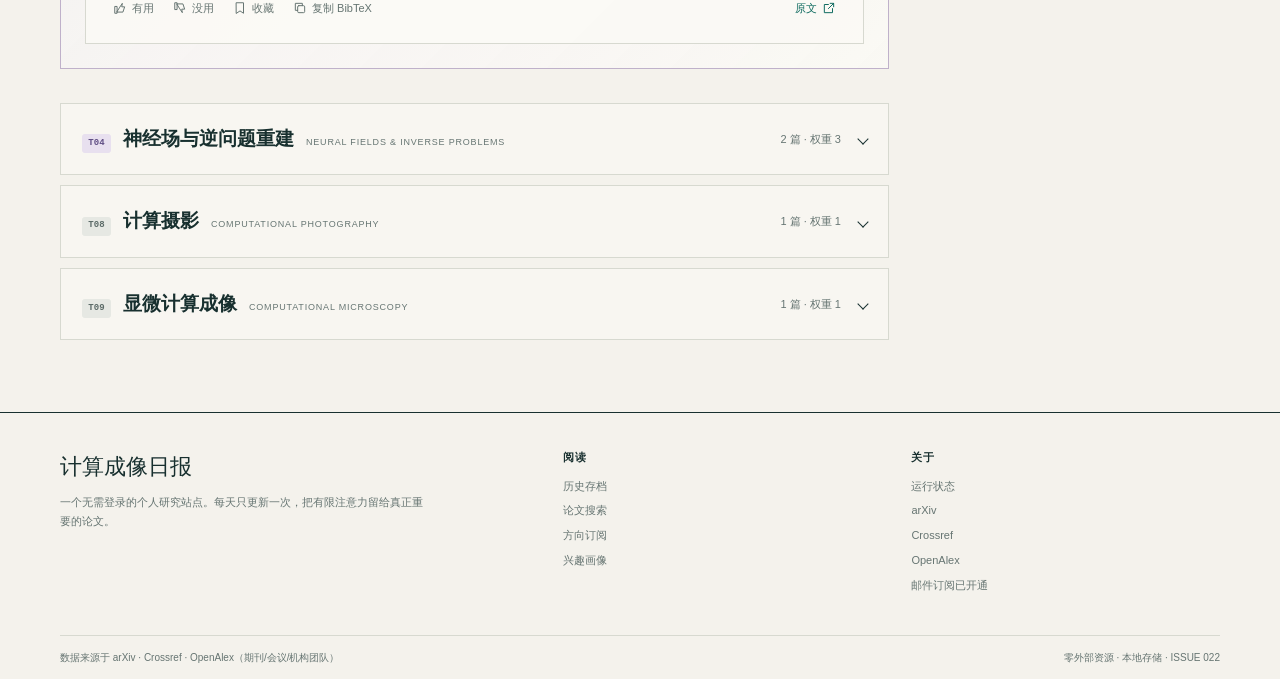
==== commit d5a8a37e: "日报更新：2026-11-24 ISSUE 22" ====
--- a/index.html
+++ b/index.html
@@ -9,7 +9,7 @@
   <meta name="theme-color" content="#f4f2ec">
   <meta name="description" content="计算成像日报：每日从 arXiv、Crossref、OpenAlex 三大信源（期刊、会议、机构团队）按订阅方向筛选非视域、单光子、神经场等领域的论文，提供中文摘要、推荐理由与引用导出。">
   <title>今日 · 计算成像日报</title>
-  <link id="main-css" rel="stylesheet" href="assets/styles.css?v=19"><script>(function(){var s=new URLSearchParams(location.search).get("sharecode");window.__shareUrl=function(p){if(!s)return p;return p+(p.indexOf("?")>-1?"&":"?")+"sharecode="+encodeURIComponent(s)};var l=document.getElementById("main-css");if(l&&s)l.href=window.__shareUrl(l.getAttribute("href"));if(s)document.addEventListener("DOMContentLoaded",function(){document.querySelectorAll('a[href$=".html"]').forEach(function(a){a.href=window.__shareUrl(a.getAttribute("href"))})})})();</script>
+  <link id="main-css" rel="stylesheet" href="assets/styles.css?v=20"><script>(function(){var s=new URLSearchParams(location.search).get("sharecode");window.__shareUrl=function(p){if(!s)return p;return p+(p.indexOf("?")>-1?"&":"?")+"sharecode="+encodeURIComponent(s)};var l=document.getElementById("main-css");if(l&&s)l.href=window.__shareUrl(l.getAttribute("href"));if(s)document.addEventListener("DOMContentLoaded",function(){document.querySelectorAll('a[href$=".html"]').forEach(function(a){a.href=window.__shareUrl(a.getAttribute("href"))})})})();</script>
 </head>
 <body data-page="today">
   <a class="skip-link" href="#main">跳到正文</a>
@@ -52,6 +52,6 @@
 
   <footer class="site-footer"><div class="container footer-main"><div><div class="footer-brand">计算成像日报</div><p class="footer-copy">一个无需登录的个人研究站点。每天只更新一次，把有限注意力留给真正重要的论文。</p></div><div class="footer-col"><strong>阅读</strong><a href="archive.html">历史存档</a><a href="search.html">论文搜索</a><a href="topics.html">方向订阅</a><a href="interest.html">兴趣画像</a></div><div class="footer-col"><strong>关于</strong><a href="status.html">运行状态</a><a href="https://arxiv.org" target="_blank" rel="noopener">arXiv</a><a href="https://www.crossref.org" target="_blank" rel="noopener">Crossref</a><a href="https://openalex.org" target="_blank" rel="noopener">OpenAlex</a><a href="status.html">邮件订阅已开通</a></div></div><div class="container footer-bottom"><span>数据来源于 arXiv · Crossref · OpenAlex（期刊/会议/机构团队）</span><span>零外部资源 · 本地存储 · <span id="footer-issue">ISSUE —</span></span></div></footer>
   <nav class="mobile-nav" aria-label="移动端导航"><a href="index.html" data-nav="today" data-icon="home" data-label="今日"></a><a href="archive.html" data-nav="archive" data-icon="archive" data-label="存档"></a><a href="search.html" data-nav="search" data-icon="search" data-label="搜索"></a><a href="topics.html" data-nav="topics" data-icon="topics" data-label="订阅"></a><a href="interest.html" data-nav="interest" data-icon="interest" data-label="兴趣"></a></nav>
-  <script>(function(){var u=window.__shareUrl||function(p){return p};var bv="v19";function ver(p){p=u(p);return p+(p.indexOf("?")>-1?"&":"?")+bv;}var d=document.createElement("script");d.src=ver("assets/data.js");d.async=false;var a=document.createElement("script");a.src=ver("assets/app.js");a.async=false;document.body.appendChild(d);document.body.appendChild(a);})();</script>
+  <script>(function(){var u=window.__shareUrl||function(p){return p};var bv="v20";function ver(p){p=u(p);return p+(p.indexOf("?")>-1?"&":"?")+bv;}var d=document.createElement("script");d.src=ver("assets/data.js");d.async=false;var a=document.createElement("script");a.src=ver("assets/app.js");a.async=false;document.body.appendChild(d);document.body.appendChild(a);})();</script>
 </body>
 </html>
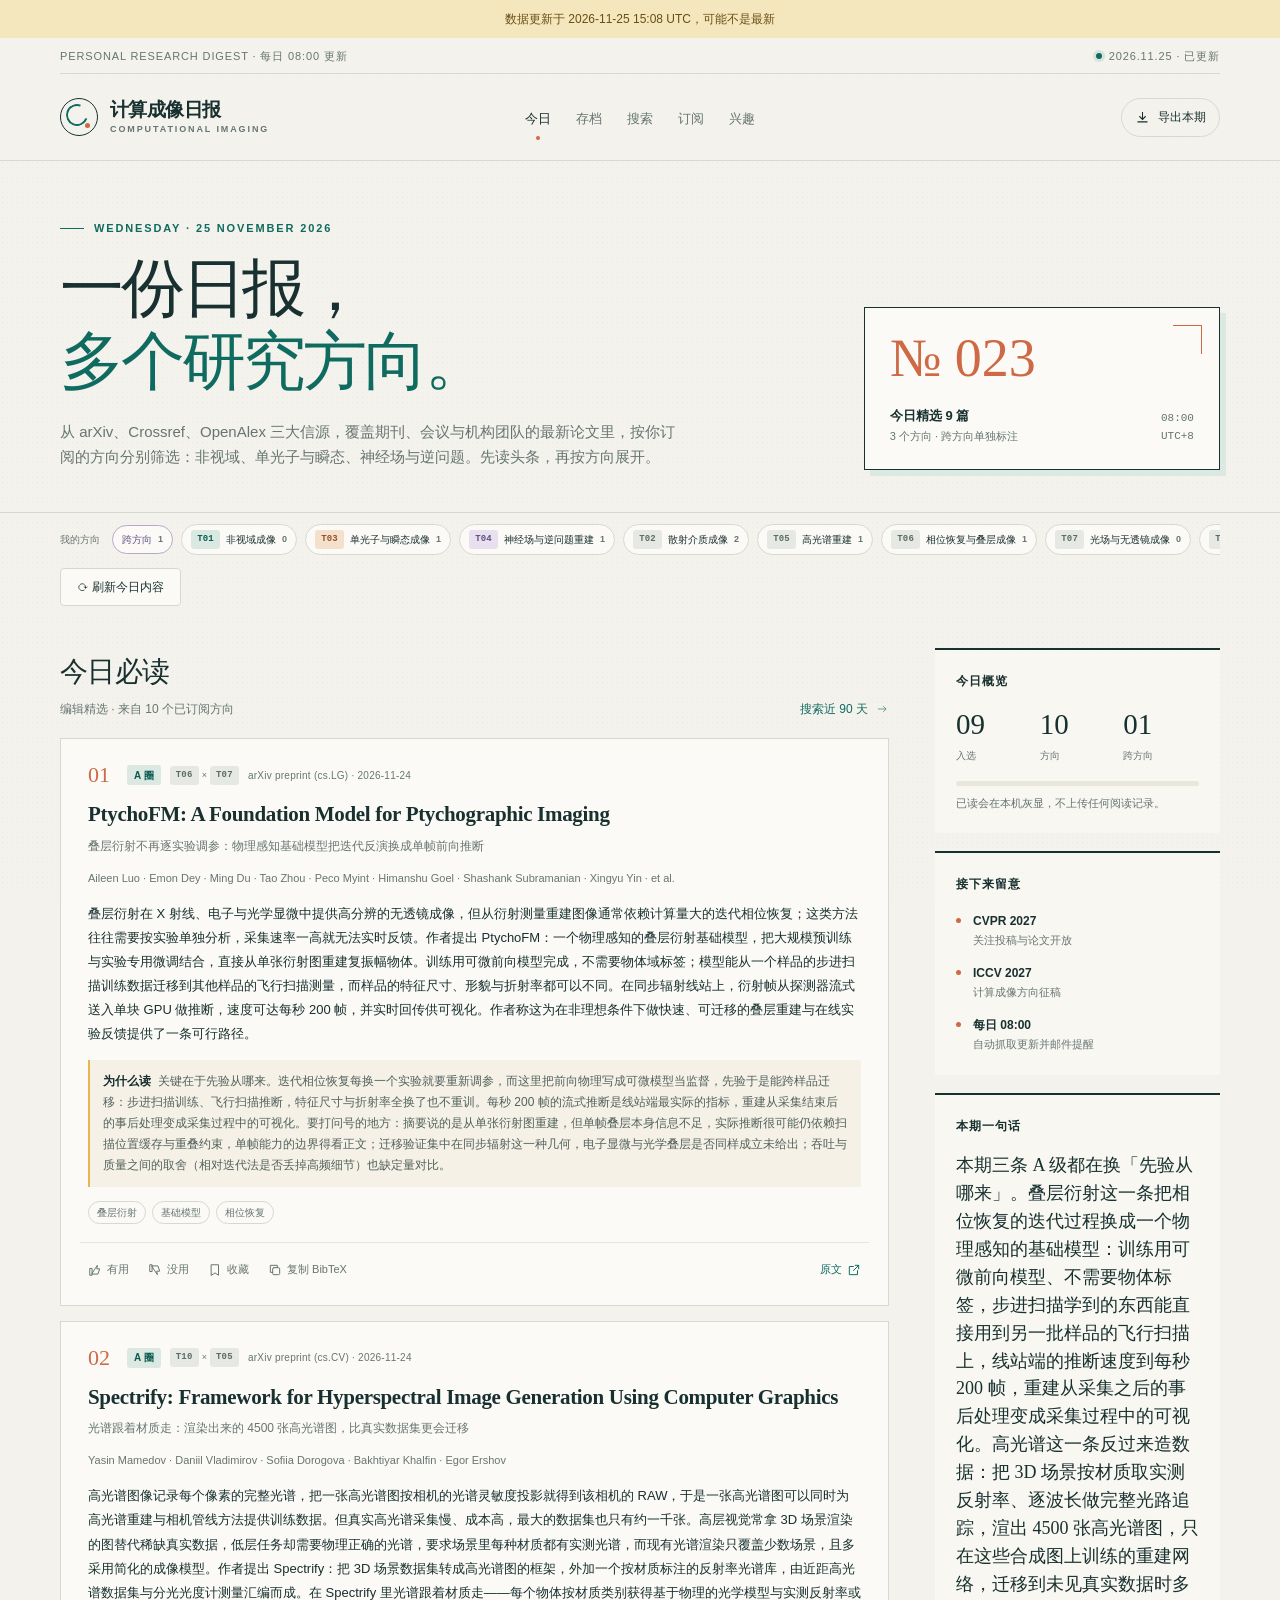
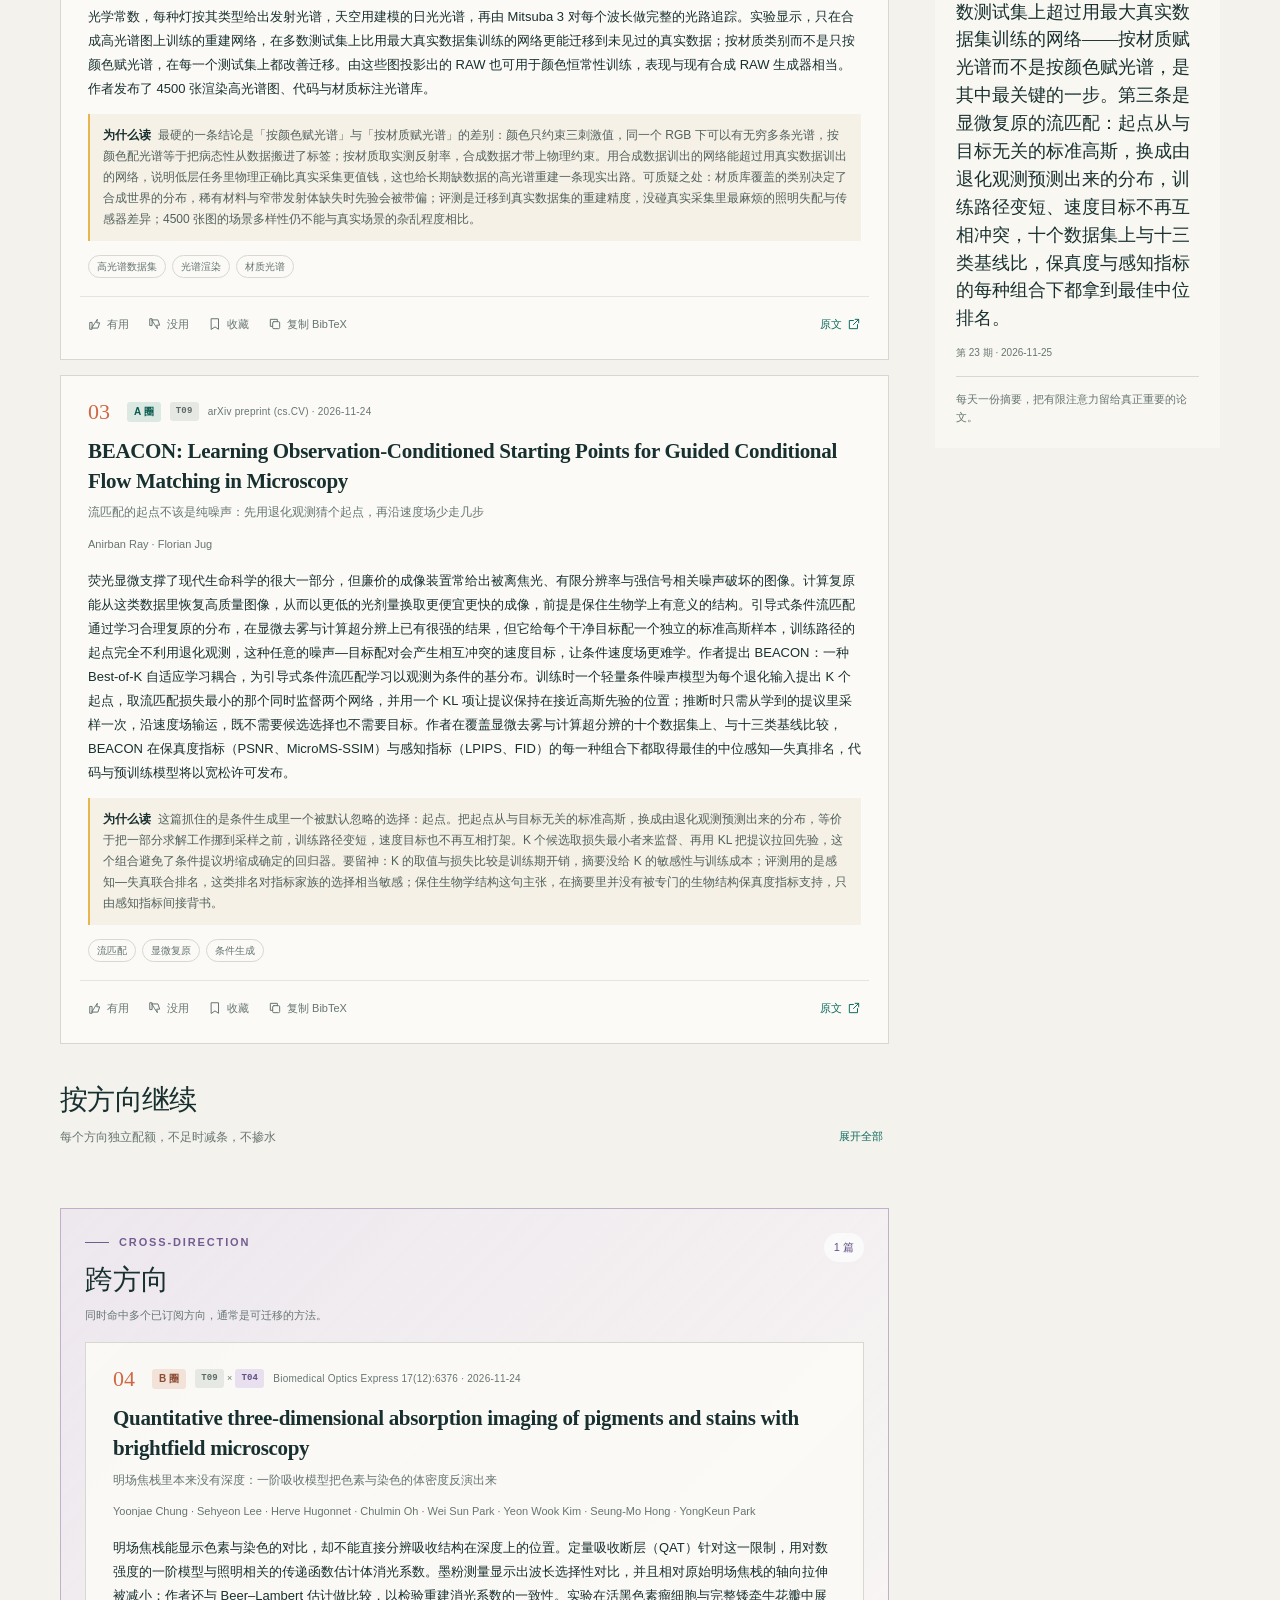
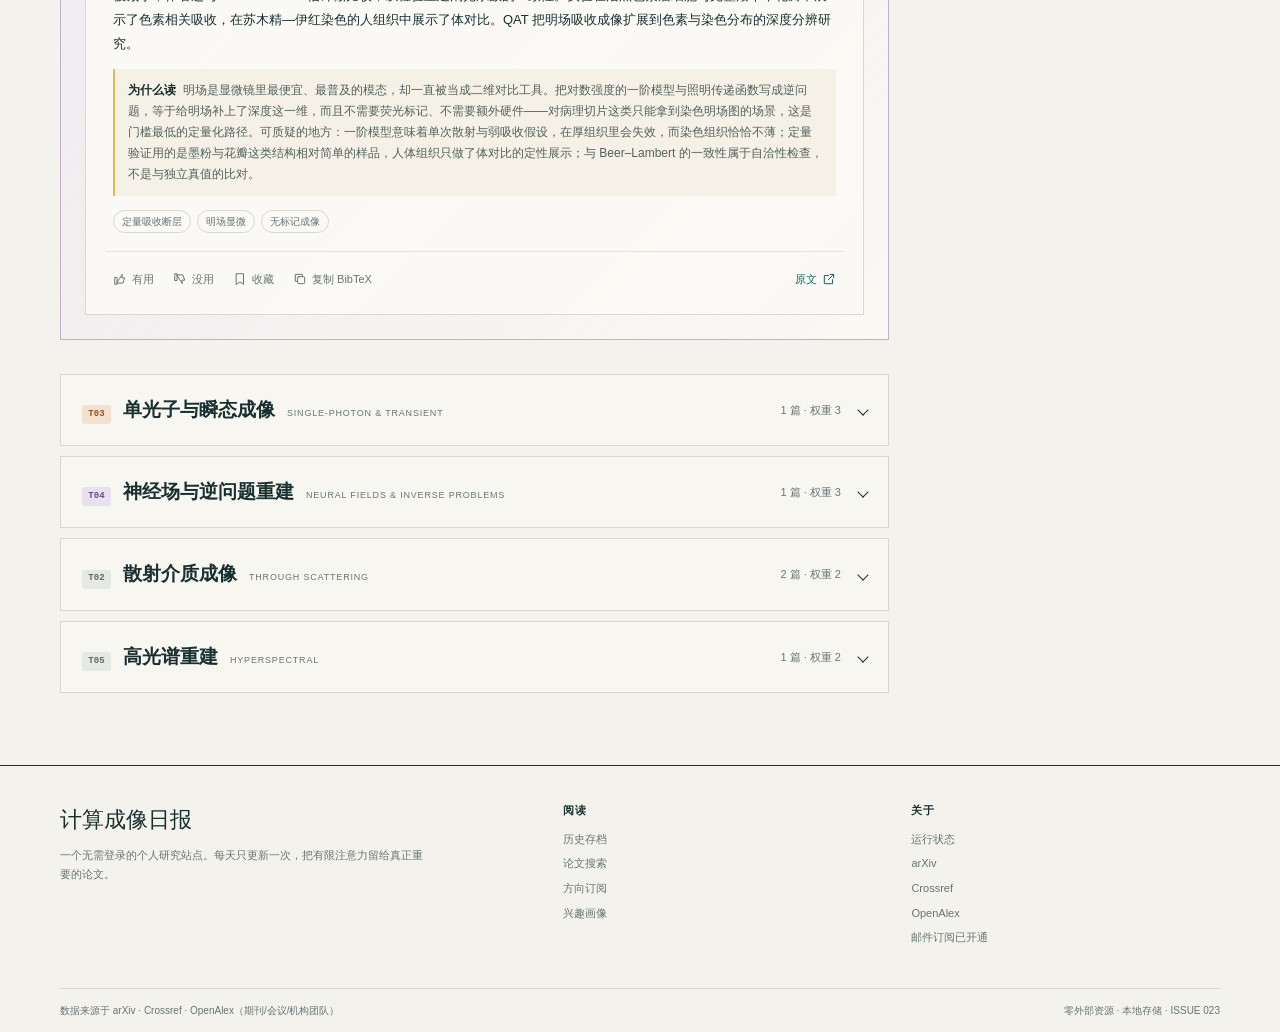
==== commit 545340e5: "日报更新：2026-11-25 ISSUE 23" ====
--- a/index.html
+++ b/index.html
@@ -9,7 +9,7 @@
   <meta name="theme-color" content="#f4f2ec">
   <meta name="description" content="计算成像日报：每日从 arXiv、Crossref、OpenAlex 三大信源（期刊、会议、机构团队）按订阅方向筛选非视域、单光子、神经场等领域的论文，提供中文摘要、推荐理由与引用导出。">
   <title>今日 · 计算成像日报</title>
-  <link id="main-css" rel="stylesheet" href="assets/styles.css?v=20"><script>(function(){var s=new URLSearchParams(location.search).get("sharecode");window.__shareUrl=function(p){if(!s)return p;return p+(p.indexOf("?")>-1?"&":"?")+"sharecode="+encodeURIComponent(s)};var l=document.getElementById("main-css");if(l&&s)l.href=window.__shareUrl(l.getAttribute("href"));if(s)document.addEventListener("DOMContentLoaded",function(){document.querySelectorAll('a[href$=".html"]').forEach(function(a){a.href=window.__shareUrl(a.getAttribute("href"))})})})();</script>
+  <link id="main-css" rel="stylesheet" href="assets/styles.css?v=21"><script>(function(){var s=new URLSearchParams(location.search).get("sharecode");window.__shareUrl=function(p){if(!s)return p;return p+(p.indexOf("?")>-1?"&":"?")+"sharecode="+encodeURIComponent(s)};var l=document.getElementById("main-css");if(l&&s)l.href=window.__shareUrl(l.getAttribute("href"));if(s)document.addEventListener("DOMContentLoaded",function(){document.querySelectorAll('a[href$=".html"]').forEach(function(a){a.href=window.__shareUrl(a.getAttribute("href"))})})})();</script>
 </head>
 <body data-page="today">
   <a class="skip-link" href="#main">跳到正文</a>
@@ -52,6 +52,6 @@
 
   <footer class="site-footer"><div class="container footer-main"><div><div class="footer-brand">计算成像日报</div><p class="footer-copy">一个无需登录的个人研究站点。每天只更新一次，把有限注意力留给真正重要的论文。</p></div><div class="footer-col"><strong>阅读</strong><a href="archive.html">历史存档</a><a href="search.html">论文搜索</a><a href="topics.html">方向订阅</a><a href="interest.html">兴趣画像</a></div><div class="footer-col"><strong>关于</strong><a href="status.html">运行状态</a><a href="https://arxiv.org" target="_blank" rel="noopener">arXiv</a><a href="https://www.crossref.org" target="_blank" rel="noopener">Crossref</a><a href="https://openalex.org" target="_blank" rel="noopener">OpenAlex</a><a href="status.html">邮件订阅已开通</a></div></div><div class="container footer-bottom"><span>数据来源于 arXiv · Crossref · OpenAlex（期刊/会议/机构团队）</span><span>零外部资源 · 本地存储 · <span id="footer-issue">ISSUE —</span></span></div></footer>
   <nav class="mobile-nav" aria-label="移动端导航"><a href="index.html" data-nav="today" data-icon="home" data-label="今日"></a><a href="archive.html" data-nav="archive" data-icon="archive" data-label="存档"></a><a href="search.html" data-nav="search" data-icon="search" data-label="搜索"></a><a href="topics.html" data-nav="topics" data-icon="topics" data-label="订阅"></a><a href="interest.html" data-nav="interest" data-icon="interest" data-label="兴趣"></a></nav>
-  <script>(function(){var u=window.__shareUrl||function(p){return p};var bv="v20";function ver(p){p=u(p);return p+(p.indexOf("?")>-1?"&":"?")+bv;}var d=document.createElement("script");d.src=ver("assets/data.js");d.async=false;var a=document.createElement("script");a.src=ver("assets/app.js");a.async=false;document.body.appendChild(d);document.body.appendChild(a);})();</script>
+  <script>(function(){var u=window.__shareUrl||function(p){return p};var bv="v21";function ver(p){p=u(p);return p+(p.indexOf("?")>-1?"&":"?")+bv;}var d=document.createElement("script");d.src=ver("assets/data.js");d.async=false;var a=document.createElement("script");a.src=ver("assets/app.js");a.async=false;document.body.appendChild(d);document.body.appendChild(a);})();</script>
 </body>
 </html>
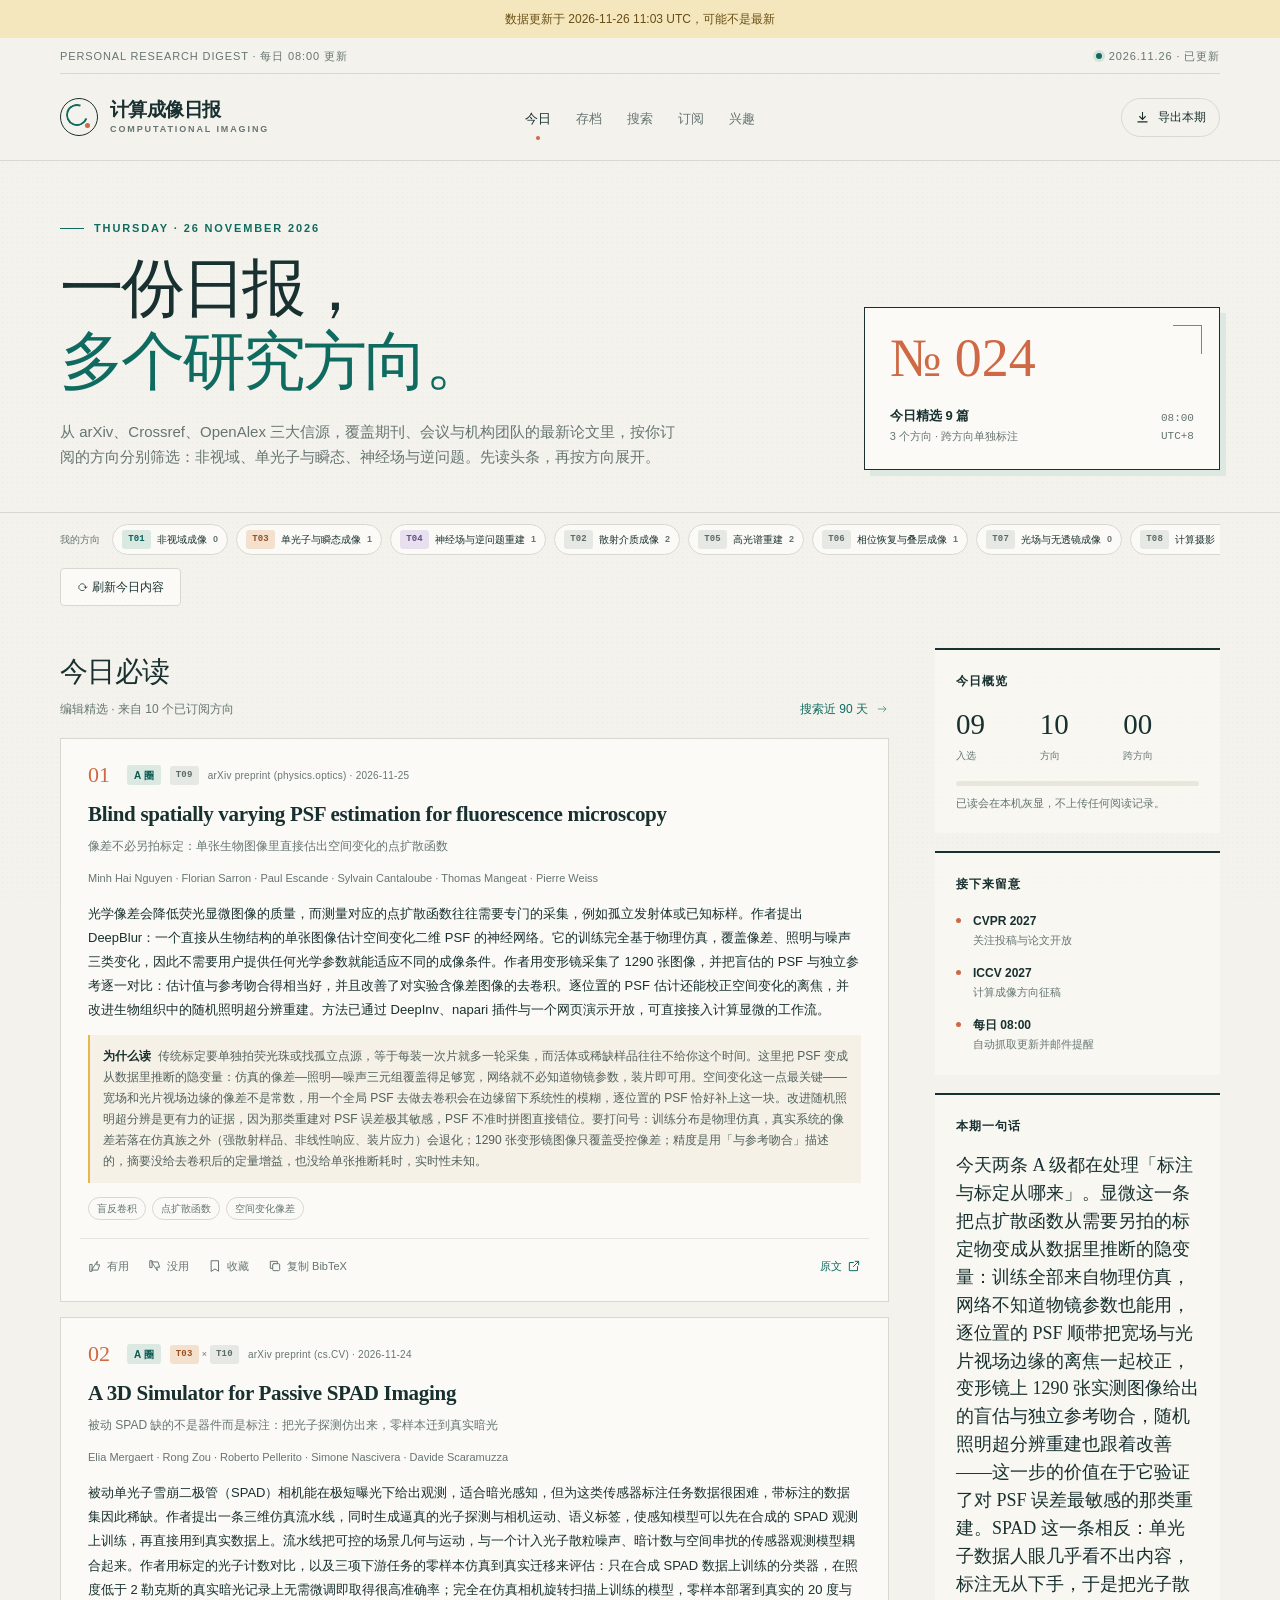
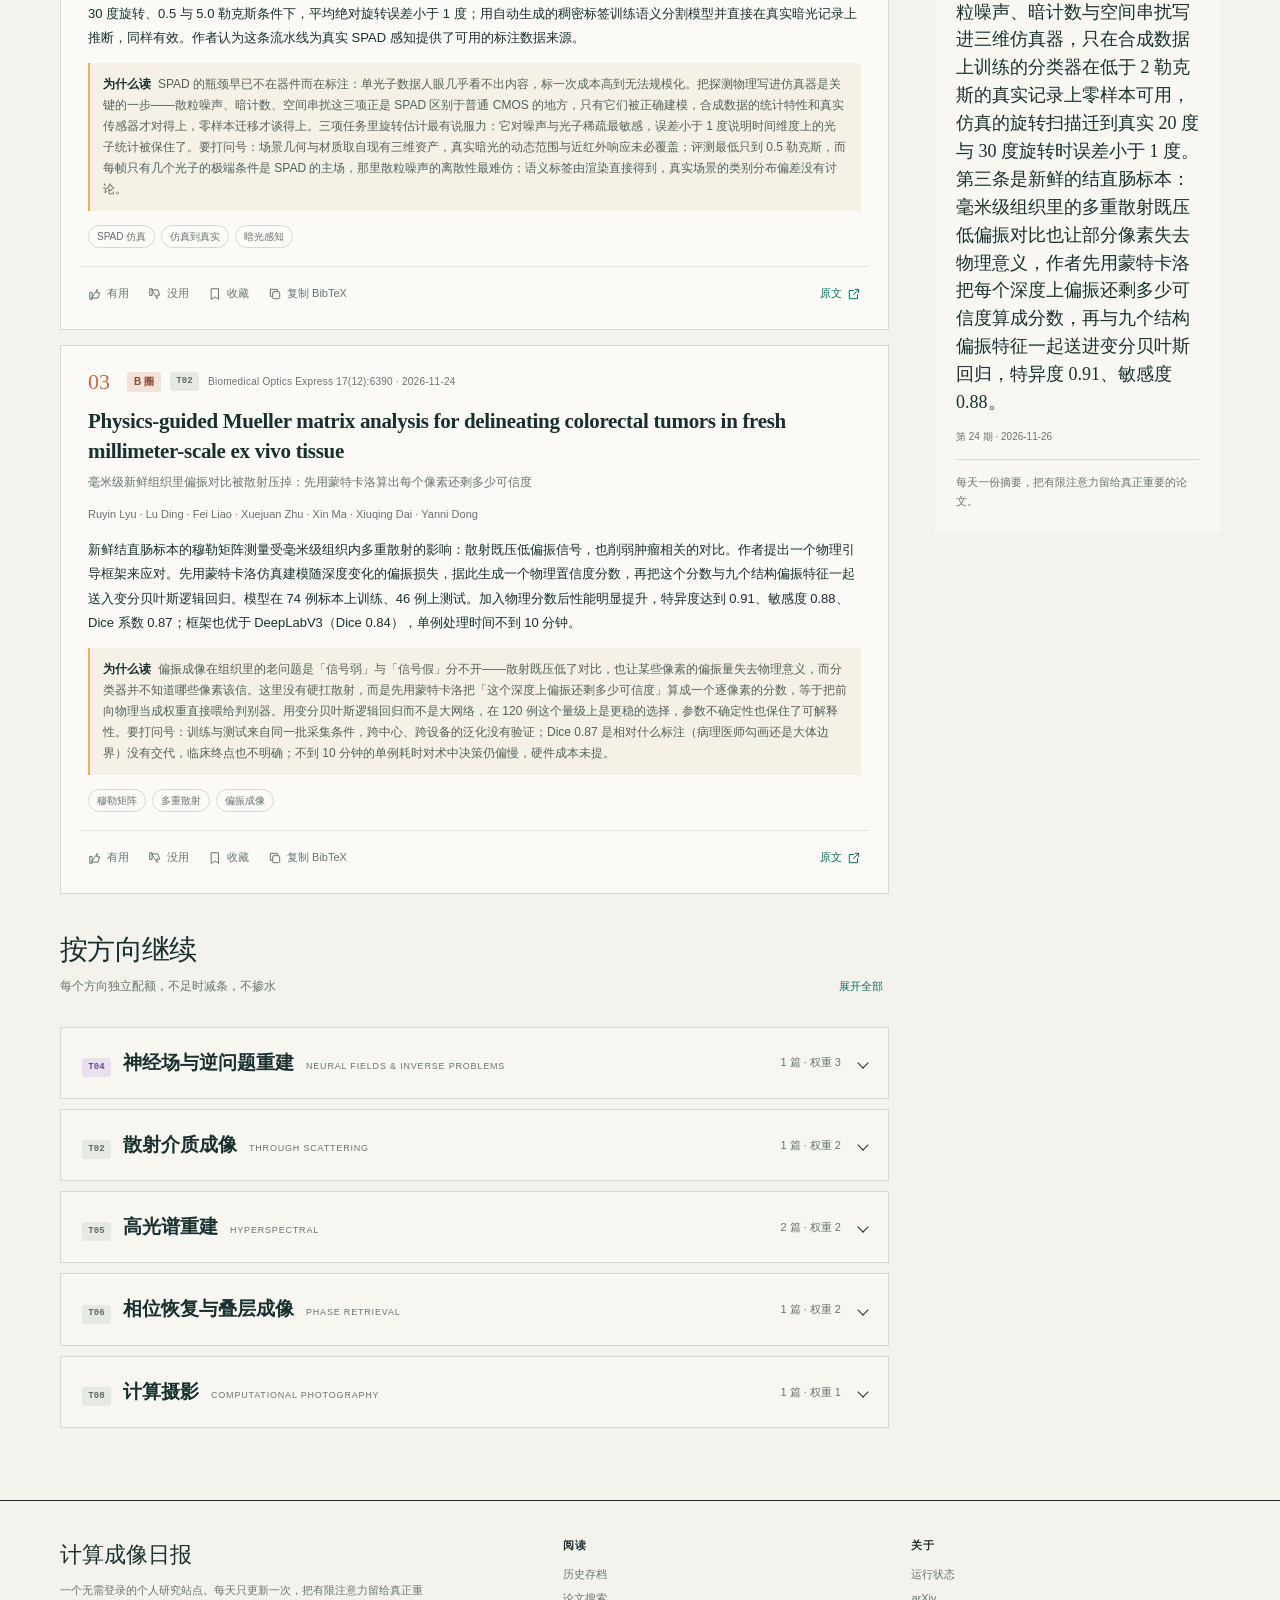
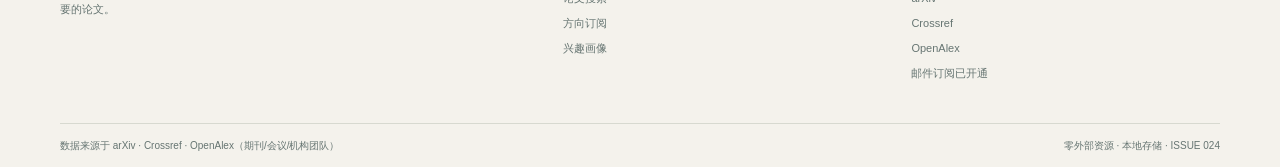
==== commit 14e3a807: "日报更新：2026-11-26 ISSUE 24" ====
--- a/index.html
+++ b/index.html
@@ -9,7 +9,7 @@
   <meta name="theme-color" content="#f4f2ec">
   <meta name="description" content="计算成像日报：每日从 arXiv、Crossref、OpenAlex 三大信源（期刊、会议、机构团队）按订阅方向筛选非视域、单光子、神经场等领域的论文，提供中文摘要、推荐理由与引用导出。">
   <title>今日 · 计算成像日报</title>
-  <link id="main-css" rel="stylesheet" href="assets/styles.css?v=21"><script>(function(){var s=new URLSearchParams(location.search).get("sharecode");window.__shareUrl=function(p){if(!s)return p;return p+(p.indexOf("?")>-1?"&":"?")+"sharecode="+encodeURIComponent(s)};var l=document.getElementById("main-css");if(l&&s)l.href=window.__shareUrl(l.getAttribute("href"));if(s)document.addEventListener("DOMContentLoaded",function(){document.querySelectorAll('a[href$=".html"]').forEach(function(a){a.href=window.__shareUrl(a.getAttribute("href"))})})})();</script>
+  <link id="main-css" rel="stylesheet" href="assets/styles.css?v=22"><script>(function(){var s=new URLSearchParams(location.search).get("sharecode");window.__shareUrl=function(p){if(!s)return p;return p+(p.indexOf("?")>-1?"&":"?")+"sharecode="+encodeURIComponent(s)};var l=document.getElementById("main-css");if(l&&s)l.href=window.__shareUrl(l.getAttribute("href"));if(s)document.addEventListener("DOMContentLoaded",function(){document.querySelectorAll('a[href$=".html"]').forEach(function(a){a.href=window.__shareUrl(a.getAttribute("href"))})})})();</script>
 </head>
 <body data-page="today">
   <a class="skip-link" href="#main">跳到正文</a>
@@ -52,6 +52,6 @@
 
   <footer class="site-footer"><div class="container footer-main"><div><div class="footer-brand">计算成像日报</div><p class="footer-copy">一个无需登录的个人研究站点。每天只更新一次，把有限注意力留给真正重要的论文。</p></div><div class="footer-col"><strong>阅读</strong><a href="archive.html">历史存档</a><a href="search.html">论文搜索</a><a href="topics.html">方向订阅</a><a href="interest.html">兴趣画像</a></div><div class="footer-col"><strong>关于</strong><a href="status.html">运行状态</a><a href="https://arxiv.org" target="_blank" rel="noopener">arXiv</a><a href="https://www.crossref.org" target="_blank" rel="noopener">Crossref</a><a href="https://openalex.org" target="_blank" rel="noopener">OpenAlex</a><a href="status.html">邮件订阅已开通</a></div></div><div class="container footer-bottom"><span>数据来源于 arXiv · Crossref · OpenAlex（期刊/会议/机构团队）</span><span>零外部资源 · 本地存储 · <span id="footer-issue">ISSUE —</span></span></div></footer>
   <nav class="mobile-nav" aria-label="移动端导航"><a href="index.html" data-nav="today" data-icon="home" data-label="今日"></a><a href="archive.html" data-nav="archive" data-icon="archive" data-label="存档"></a><a href="search.html" data-nav="search" data-icon="search" data-label="搜索"></a><a href="topics.html" data-nav="topics" data-icon="topics" data-label="订阅"></a><a href="interest.html" data-nav="interest" data-icon="interest" data-label="兴趣"></a></nav>
-  <script>(function(){var u=window.__shareUrl||function(p){return p};var bv="v21";function ver(p){p=u(p);return p+(p.indexOf("?")>-1?"&":"?")+bv;}var d=document.createElement("script");d.src=ver("assets/data.js");d.async=false;var a=document.createElement("script");a.src=ver("assets/app.js");a.async=false;document.body.appendChild(d);document.body.appendChild(a);})();</script>
+  <script>(function(){var u=window.__shareUrl||function(p){return p};var bv="v22";function ver(p){p=u(p);return p+(p.indexOf("?")>-1?"&":"?")+bv;}var d=document.createElement("script");d.src=ver("assets/data.js");d.async=false;var a=document.createElement("script");a.src=ver("assets/app.js");a.async=false;document.body.appendChild(d);document.body.appendChild(a);})();</script>
 </body>
 </html>
